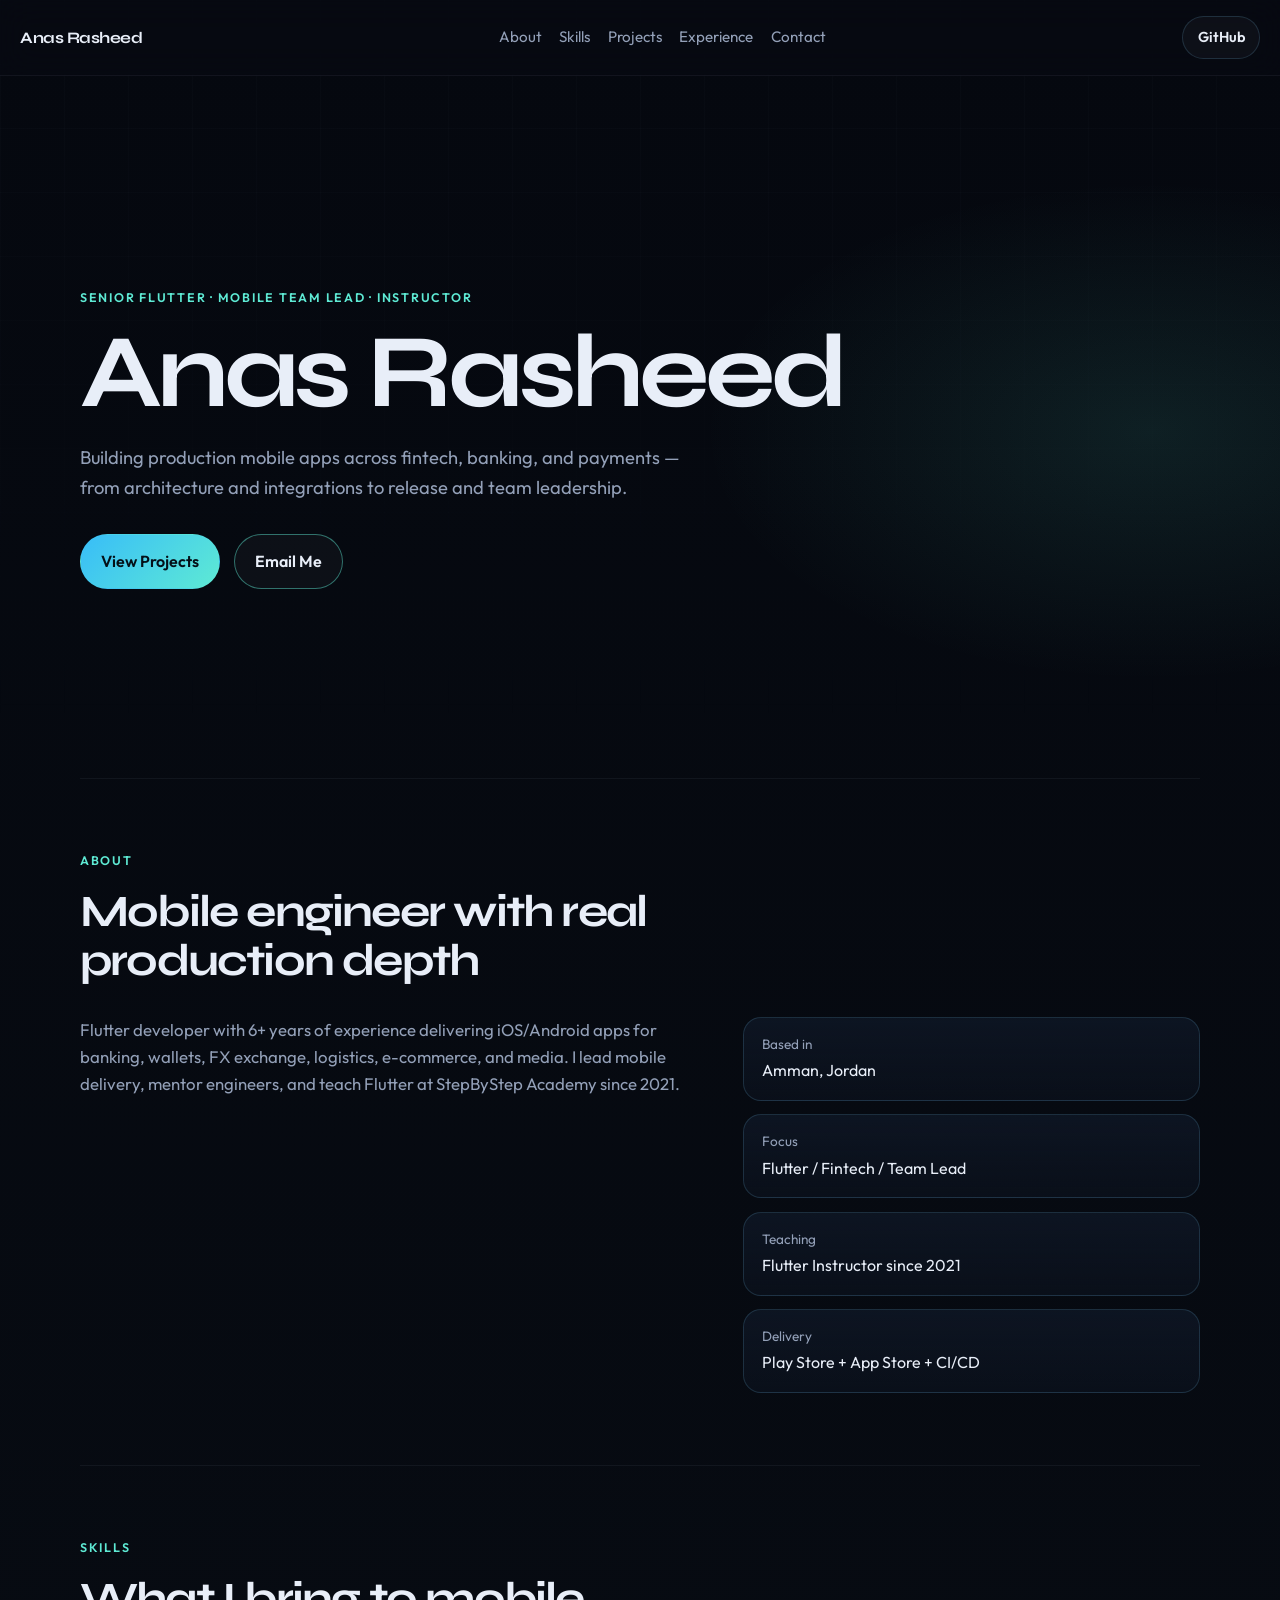
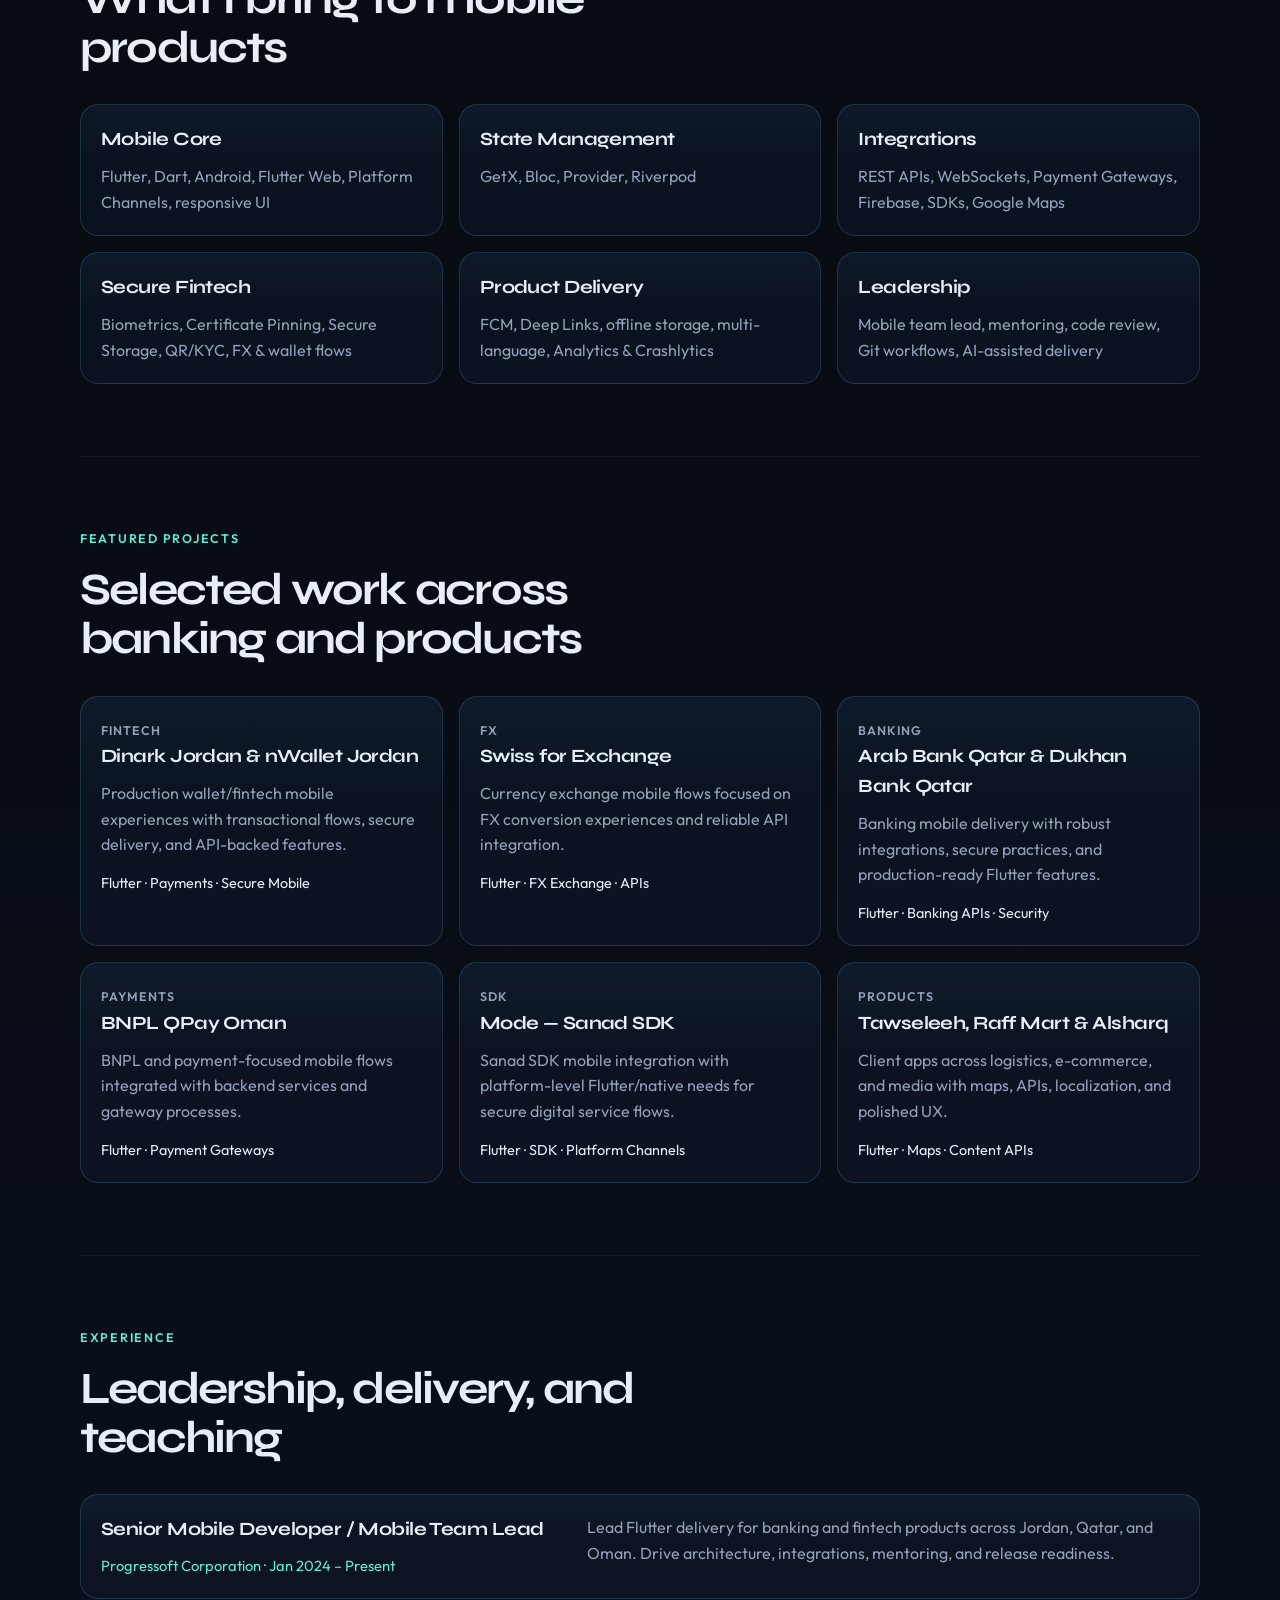
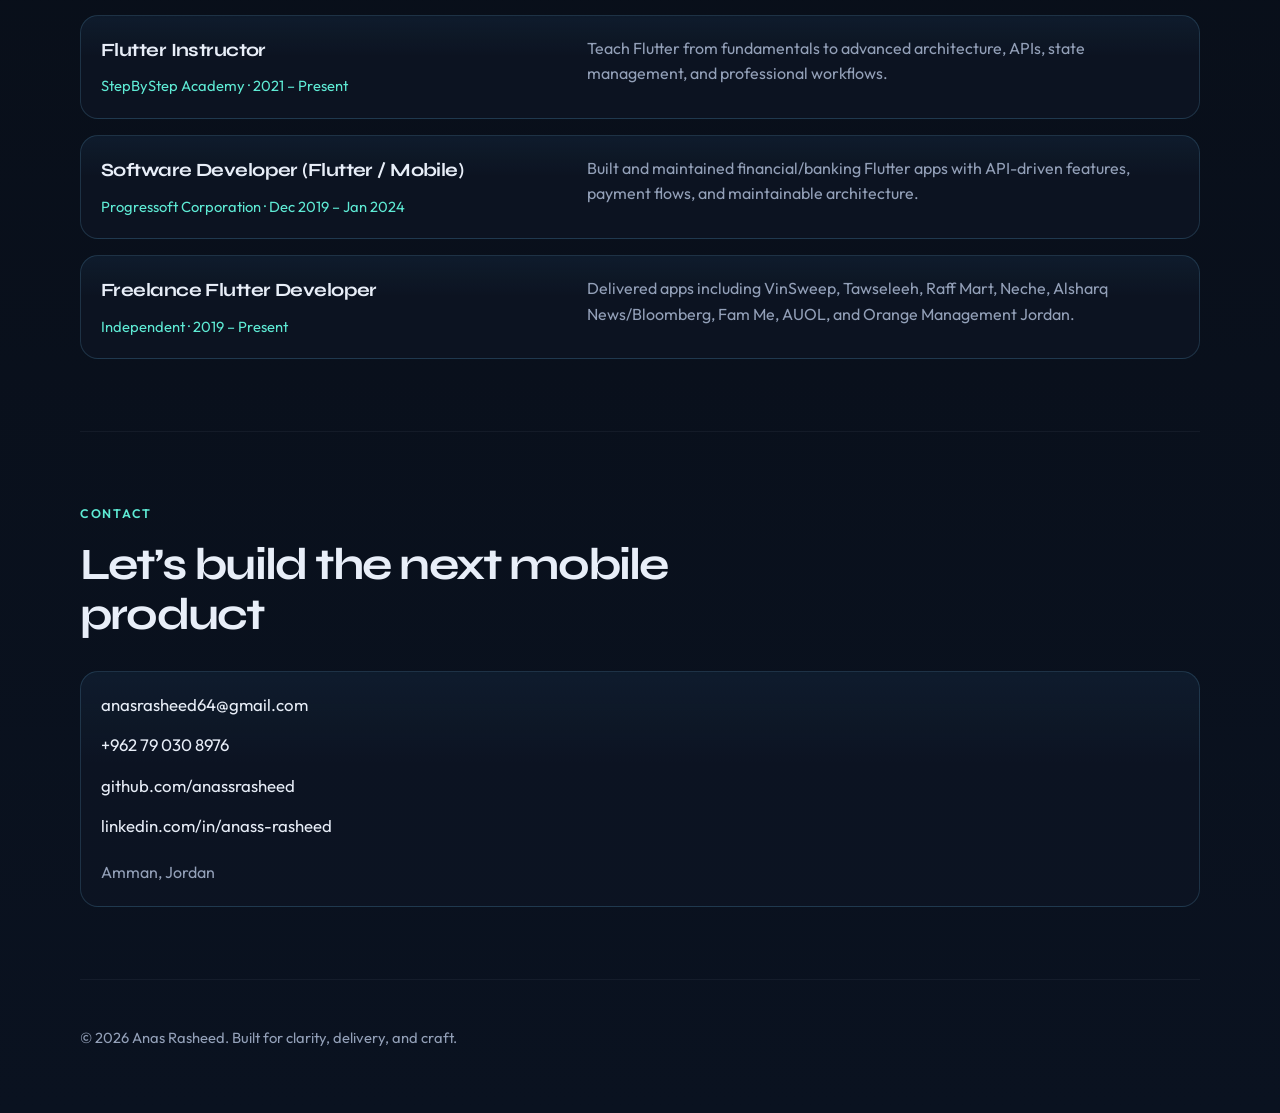
==== index.html @ 6b4946a0 "Add dark modern Flutter portfolio site Personal portfolio with projects, experience, README, and PDF" ====
<!DOCTYPE html>
<html lang="en">
<head>
  <meta charset="UTF-8" />
  <meta name="viewport" content="width=device-width, initial-scale=1.0" />
  <meta name="description" content="Anas Rasheed — Senior Flutter / Mobile Developer, Mobile Team Lead, and Flutter Instructor." />
  <title>Anas Rasheed | Flutter Developer Portfolio</title>
  <link rel="preconnect" href="https://fonts.googleapis.com" />
  <link rel="preconnect" href="https://fonts.gstatic.com" crossorigin />
  <link href="https://fonts.googleapis.com/css2?family=Outfit:wght@400;500;600;700&family=Syne:wght@600;700;800&display=swap" rel="stylesheet" />
  <link rel="stylesheet" href="styles.css" />
</head>
<body>
  <div class="bg-glow" aria-hidden="true"></div>
  <div class="bg-grid" aria-hidden="true"></div>

  <header class="site-header">
    <a class="logo" href="#top">Anas Rasheed</a>
    <nav class="nav" aria-label="Primary">
      <a href="#about">About</a>
      <a href="#skills">Skills</a>
      <a href="#projects">Projects</a>
      <a href="#experience">Experience</a>
      <a href="#contact">Contact</a>
    </nav>
    <a class="btn btn-small" href="https://github.com/anassrasheed/" target="_blank" rel="noopener">GitHub</a>
  </header>

  <main id="top">
    <section class="hero">
      <p class="hero-kicker reveal">Senior Flutter · Mobile Team Lead · Instructor</p>
      <h1 class="reveal">Anas Rasheed</h1>
      <p class="hero-text reveal">
        Building production mobile apps across fintech, banking, and payments —
        from architecture and integrations to release and team leadership.
      </p>
      <div class="hero-actions reveal">
        <a class="btn" href="#projects">View Projects</a>
        <a class="btn btn-ghost" href="mailto:anasrasheed64@gmail.com">Email Me</a>
      </div>
    </section>

    <section id="about" class="section">
      <div class="section-head reveal">
        <p class="eyebrow">About</p>
        <h2>Mobile engineer with real production depth</h2>
      </div>
      <div class="about-grid reveal">
        <p>
          Flutter developer with 6+ years of experience delivering iOS/Android apps for banking,
          wallets, FX exchange, logistics, e-commerce, and media. I lead mobile delivery, mentor engineers,
          and teach Flutter at StepByStep Academy since 2021.
        </p>
        <ul class="facts">
          <li><span>Based in</span> Amman, Jordan</li>
          <li><span>Focus</span> Flutter / Fintech / Team Lead</li>
          <li><span>Teaching</span> Flutter Instructor since 2021</li>
          <li><span>Delivery</span> Play Store + App Store + CI/CD</li>
        </ul>
      </div>
    </section>

    <section id="skills" class="section">
      <div class="section-head reveal">
        <p class="eyebrow">Skills</p>
        <h2>What I bring to mobile products</h2>
      </div>
      <div class="skills-grid">
        <article class="skill-block reveal">
          <h3>Mobile Core</h3>
          <p>Flutter, Dart, Android, Flutter Web, Platform Channels, responsive UI</p>
        </article>
        <article class="skill-block reveal">
          <h3>State Management</h3>
          <p>GetX, Bloc, Provider, Riverpod</p>
        </article>
        <article class="skill-block reveal">
          <h3>Integrations</h3>
          <p>REST APIs, WebSockets, Payment Gateways, Firebase, SDKs, Google Maps</p>
        </article>
        <article class="skill-block reveal">
          <h3>Secure Fintech</h3>
          <p>Biometrics, Certificate Pinning, Secure Storage, QR/KYC, FX & wallet flows</p>
        </article>
        <article class="skill-block reveal">
          <h3>Product Delivery</h3>
          <p>FCM, Deep Links, offline storage, multi-language, Analytics & Crashlytics</p>
        </article>
        <article class="skill-block reveal">
          <h3>Leadership</h3>
          <p>Mobile team lead, mentoring, code review, Git workflows, AI-assisted delivery</p>
        </article>
      </div>
    </section>

    <section id="projects" class="section">
      <div class="section-head reveal">
        <p class="eyebrow">Featured Projects</p>
        <h2>Selected work across banking and products</h2>
      </div>
      <div class="projects">
        <article class="project reveal">
          <p class="tag">Fintech</p>
          <h3>Dinark Jordan & nWallet Jordan</h3>
          <p>Production wallet/fintech mobile experiences with transactional flows, secure delivery, and API-backed features.</p>
          <p class="stack">Flutter · Payments · Secure Mobile</p>
        </article>
        <article class="project reveal">
          <p class="tag">FX</p>
          <h3>Swiss for Exchange</h3>
          <p>Currency exchange mobile flows focused on FX conversion experiences and reliable API integration.</p>
          <p class="stack">Flutter · FX Exchange · APIs</p>
        </article>
        <article class="project reveal">
          <p class="tag">Banking</p>
          <h3>Arab Bank Qatar & Dukhan Bank Qatar</h3>
          <p>Banking mobile delivery with robust integrations, secure practices, and production-ready Flutter features.</p>
          <p class="stack">Flutter · Banking APIs · Security</p>
        </article>
        <article class="project reveal">
          <p class="tag">Payments</p>
          <h3>BNPL QPay Oman</h3>
          <p>BNPL and payment-focused mobile flows integrated with backend services and gateway processes.</p>
          <p class="stack">Flutter · Payment Gateways</p>
        </article>
        <article class="project reveal">
          <p class="tag">SDK</p>
          <h3>Mode — Sanad SDK</h3>
          <p>Sanad SDK mobile integration with platform-level Flutter/native needs for secure digital service flows.</p>
          <p class="stack">Flutter · SDK · Platform Channels</p>
        </article>
        <article class="project reveal">
          <p class="tag">Products</p>
          <h3>Tawseleeh, Raff Mart & Alsharq</h3>
          <p>Client apps across logistics, e-commerce, and media with maps, APIs, localization, and polished UX.</p>
          <p class="stack">Flutter · Maps · Content APIs</p>
        </article>
      </div>
    </section>

    <section id="experience" class="section">
      <div class="section-head reveal">
        <p class="eyebrow">Experience</p>
        <h2>Leadership, delivery, and teaching</h2>
      </div>
      <div class="timeline">
        <article class="role reveal">
          <div class="role-meta">
            <h3>Senior Mobile Developer / Mobile Team Lead</h3>
            <p>Progressoft Corporation · Jan 2024 – Present</p>
          </div>
          <p>Lead Flutter delivery for banking and fintech products across Jordan, Qatar, and Oman. Drive architecture, integrations, mentoring, and release readiness.</p>
        </article>
        <article class="role reveal">
          <div class="role-meta">
            <h3>Flutter Instructor</h3>
            <p>StepByStep Academy · 2021 – Present</p>
          </div>
          <p>Teach Flutter from fundamentals to advanced architecture, APIs, state management, and professional workflows.</p>
        </article>
        <article class="role reveal">
          <div class="role-meta">
            <h3>Software Developer (Flutter / Mobile)</h3>
            <p>Progressoft Corporation · Dec 2019 – Jan 2024</p>
          </div>
          <p>Built and maintained financial/banking Flutter apps with API-driven features, payment flows, and maintainable architecture.</p>
        </article>
        <article class="role reveal">
          <div class="role-meta">
            <h3>Freelance Flutter Developer</h3>
            <p>Independent · 2019 – Present</p>
          </div>
          <p>Delivered apps including VinSweep, Tawseleeh, Raff Mart, Neche, Alsharq News/Bloomberg, Fam Me, AUOL, and Orange Management Jordan.</p>
        </article>
      </div>
    </section>

    <section id="contact" class="section contact">
      <div class="section-head reveal">
        <p class="eyebrow">Contact</p>
        <h2>Let’s build the next mobile product</h2>
      </div>
      <div class="contact-panel reveal">
        <a href="mailto:anasrasheed64@gmail.com">anasrasheed64@gmail.com</a>
        <a href="tel:+962790308976">+962 79 030 8976</a>
        <a href="https://github.com/anassrasheed/" target="_blank" rel="noopener">github.com/anassrasheed</a>
        <a href="https://www.linkedin.com/in/anass-rasheed/" target="_blank" rel="noopener">linkedin.com/in/anass-rasheed</a>
        <p class="location">Amman, Jordan</p>
      </div>
    </section>
  </main>

  <footer class="site-footer">
    <p>© <span id="year"></span> Anas Rasheed. Built for clarity, delivery, and craft.</p>
  </footer>

  <script src="script.js"></script>
</body>
</html>
---- styles.css ----
:root {
  --bg: #070b12;
  --bg-elevated: #0e1624;
  --text: #e8eef8;
  --muted: #93a0b8;
  --line: rgba(125, 211, 252, 0.16);
  --accent: #5eead4;
  --accent-2: #38bdf8;
  --accent-soft: rgba(56, 189, 248, 0.12);
  --radius: 18px;
  --max: 1120px;
  --font-display: "Syne", sans-serif;
  --font-body: "Outfit", sans-serif;
}

* {
  box-sizing: border-box;
}

html {
  scroll-behavior: smooth;
}

body {
  margin: 0;
  font-family: var(--font-body);
  color: var(--text);
  background:
    radial-gradient(1200px 600px at 10% -10%, rgba(56, 189, 248, 0.16), transparent 55%),
    radial-gradient(900px 500px at 90% 10%, rgba(94, 234, 212, 0.1), transparent 50%),
    linear-gradient(180deg, #05080f 0%, #070b12 40%, #0a1220 100%);
  min-height: 100vh;
  line-height: 1.6;
}

.bg-glow,
.bg-grid {
  position: fixed;
  inset: 0;
  pointer-events: none;
  z-index: -1;
}

.bg-grid {
  background-image:
    linear-gradient(rgba(148, 163, 184, 0.05) 1px, transparent 1px),
    linear-gradient(90deg, rgba(148, 163, 184, 0.05) 1px, transparent 1px);
  background-size: 64px 64px;
  mask-image: linear-gradient(180deg, rgba(0, 0, 0, 0.55), transparent 85%);
}

a {
  color: inherit;
  text-decoration: none;
}

.site-header {
  position: sticky;
  top: 0;
  z-index: 20;
  display: flex;
  align-items: center;
  justify-content: space-between;
  gap: 1rem;
  padding: 1rem 1.25rem;
  backdrop-filter: blur(16px);
  background: rgba(7, 11, 18, 0.72);
  border-bottom: 1px solid rgba(148, 163, 184, 0.08);
}

.logo {
  font-family: var(--font-display);
  font-weight: 700;
  letter-spacing: -0.03em;
}

.nav {
  display: none;
  gap: 1.1rem;
  color: var(--muted);
  font-size: 0.95rem;
}

.nav a:hover {
  color: var(--text);
}

.btn,
.btn-ghost,
.btn-small {
  display: inline-flex;
  align-items: center;
  justify-content: center;
  border-radius: 999px;
  padding: 0.85rem 1.25rem;
  font-weight: 600;
  border: 1px solid transparent;
  transition: transform 0.2s ease, background 0.2s ease, border-color 0.2s ease;
}

.btn {
  background: linear-gradient(135deg, var(--accent-2), var(--accent));
  color: #041018;
}

.btn-ghost {
  border-color: rgba(94, 234, 212, 0.45);
  background: rgba(255, 255, 255, 0.03);
  color: var(--text);
}

.btn-ghost:hover {
  border-color: var(--accent);
  background: rgba(94, 234, 212, 0.08);
  color: #ffffff;
}

.btn-small {
  padding: 0.55rem 0.9rem;
  font-size: 0.9rem;
  border: 1px solid var(--line);
  color: var(--text);
  background: rgba(255, 255, 255, 0.03);
}

.btn:hover,
.btn-ghost:hover,
.btn-small:hover {
  transform: translateY(-1px);
}

main {
  width: min(var(--max), calc(100% - 2rem));
  margin: 0 auto;
}

.hero {
  padding: 5.5rem 0 4rem;
  min-height: 78vh;
  display: flex;
  flex-direction: column;
  justify-content: center;
}

.hero-kicker,
.eyebrow {
  color: var(--accent);
  text-transform: uppercase;
  letter-spacing: 0.14em;
  font-size: 0.78rem;
  font-weight: 600;
  margin: 0 0 1rem;
}

.hero h1 {
  font-family: var(--font-display);
  font-size: clamp(3rem, 10vw, 6.5rem);
  line-height: 0.95;
  letter-spacing: -0.05em;
  margin: 0 0 1.25rem;
  max-width: 10ch;
}

.hero-text {
  max-width: 38rem;
  color: var(--muted);
  font-size: 1.15rem;
  margin: 0 0 2rem;
}

.hero-actions {
  display: flex;
  flex-wrap: wrap;
  gap: 0.85rem;
}

.section {
  padding: 4.5rem 0;
  border-top: 1px solid rgba(148, 163, 184, 0.08);
}

.section-head {
  margin-bottom: 2rem;
  max-width: 40rem;
}

.section-head h2 {
  font-family: var(--font-display);
  font-size: clamp(1.8rem, 4vw, 2.8rem);
  letter-spacing: -0.04em;
  line-height: 1.1;
  margin: 0;
}

.about-grid {
  display: grid;
  gap: 1.5rem;
}

.about-grid > p {
  color: var(--muted);
  font-size: 1.05rem;
  margin: 0;
}

.facts {
  list-style: none;
  margin: 0;
  padding: 0;
  display: grid;
  gap: 0.85rem;
}

.facts li {
  display: grid;
  gap: 0.15rem;
  padding: 1rem 1.1rem;
  border: 1px solid var(--line);
  border-radius: var(--radius);
  background: linear-gradient(180deg, rgba(14, 22, 36, 0.9), rgba(14, 22, 36, 0.45));
}

.facts span {
  color: var(--muted);
  font-size: 0.85rem;
}

.skills-grid,
.projects {
  display: grid;
  gap: 1rem;
}

.skill-block,
.project,
.role,
.contact-panel {
  border: 1px solid var(--line);
  border-radius: var(--radius);
  background:
    linear-gradient(180deg, rgba(56, 189, 248, 0.05), transparent 40%),
    rgba(14, 22, 36, 0.72);
  padding: 1.25rem;
}

.skill-block h3,
.project h3,
.role h3 {
  margin: 0 0 0.55rem;
  font-family: var(--font-display);
  letter-spacing: -0.03em;
}

.skill-block p,
.project p,
.role > p {
  margin: 0;
  color: var(--muted);
}

.tag {
  display: inline-block;
  margin: 0 0 0.7rem;
  color: var(--accent-2);
  font-size: 0.78rem;
  font-weight: 600;
  letter-spacing: 0.08em;
  text-transform: uppercase;
}

.stack {
  margin-top: 0.9rem !important;
  color: var(--text) !important;
  font-size: 0.9rem;
}

.timeline {
  display: grid;
  gap: 1rem;
}

.role-meta p {
  margin: 0;
  color: var(--accent);
  font-size: 0.92rem;
}

.contact-panel {
  display: grid;
  gap: 0.85rem;
}

.contact-panel a {
  color: var(--text);
  font-size: 1.05rem;
}

.contact-panel a:hover {
  color: var(--accent);
}

.location {
  margin: 0.4rem 0 0;
  color: var(--muted);
}

.site-footer {
  width: min(var(--max), calc(100% - 2rem));
  margin: 0 auto;
  padding: 2rem 0 3rem;
  color: var(--muted);
  border-top: 1px solid rgba(148, 163, 184, 0.08);
  font-size: 0.92rem;
}

.reveal {
  opacity: 0;
  transform: translateY(18px);
  transition: opacity 0.7s ease, transform 0.7s ease;
}

.reveal.visible {
  opacity: 1;
  transform: translateY(0);
}

@media (min-width: 760px) {
  .nav {
    display: flex;
  }

  .about-grid {
    grid-template-columns: 1.4fr 1fr;
    align-items: start;
  }

  .skills-grid,
  .projects {
    grid-template-columns: repeat(2, 1fr);
  }

  .role {
    display: grid;
    grid-template-columns: 1.1fr 1.4fr;
    gap: 1.25rem;
    align-items: start;
  }
}

@media (min-width: 980px) {
  .skills-grid,
  .projects {
    grid-template-columns: repeat(3, 1fr);
  }
}

@media print {
  .site-header,
  .bg-glow,
  .bg-grid,
  .hero-actions,
  .site-footer {
    display: none !important;
  }

  body {
    background: white;
    color: #111;
  }

  .hero,
  .section,
  .skill-block,
  .project,
  .role,
  .contact-panel,
  .facts li {
    background: white;
    color: #111;
    border-color: #ddd;
    box-shadow: none;
  }

  .hero-text,
  .skill-block p,
  .project p,
  .role > p,
  .about-grid > p,
  .location {
    color: #333;
  }

  a {
    color: #0b57d0;
  }

  .reveal {
    opacity: 1 !important;
    transform: none !important;
  }
}
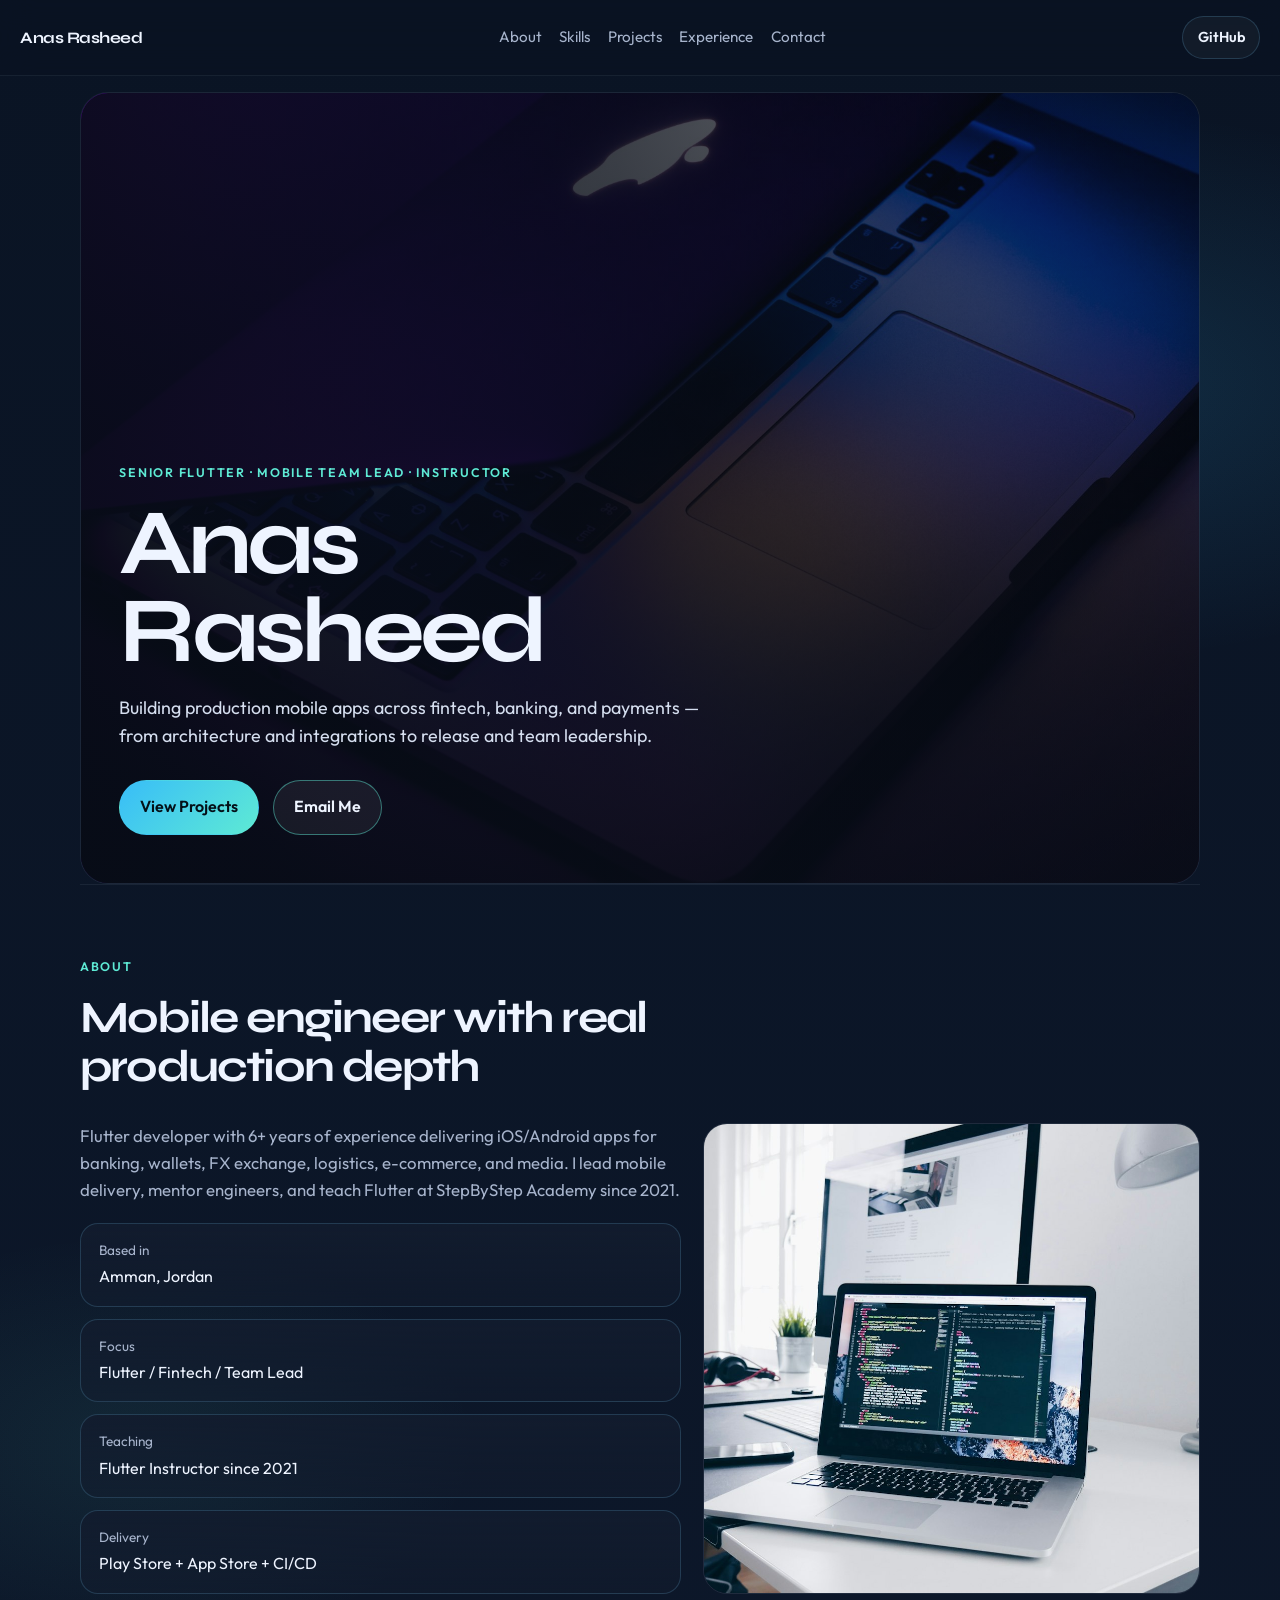
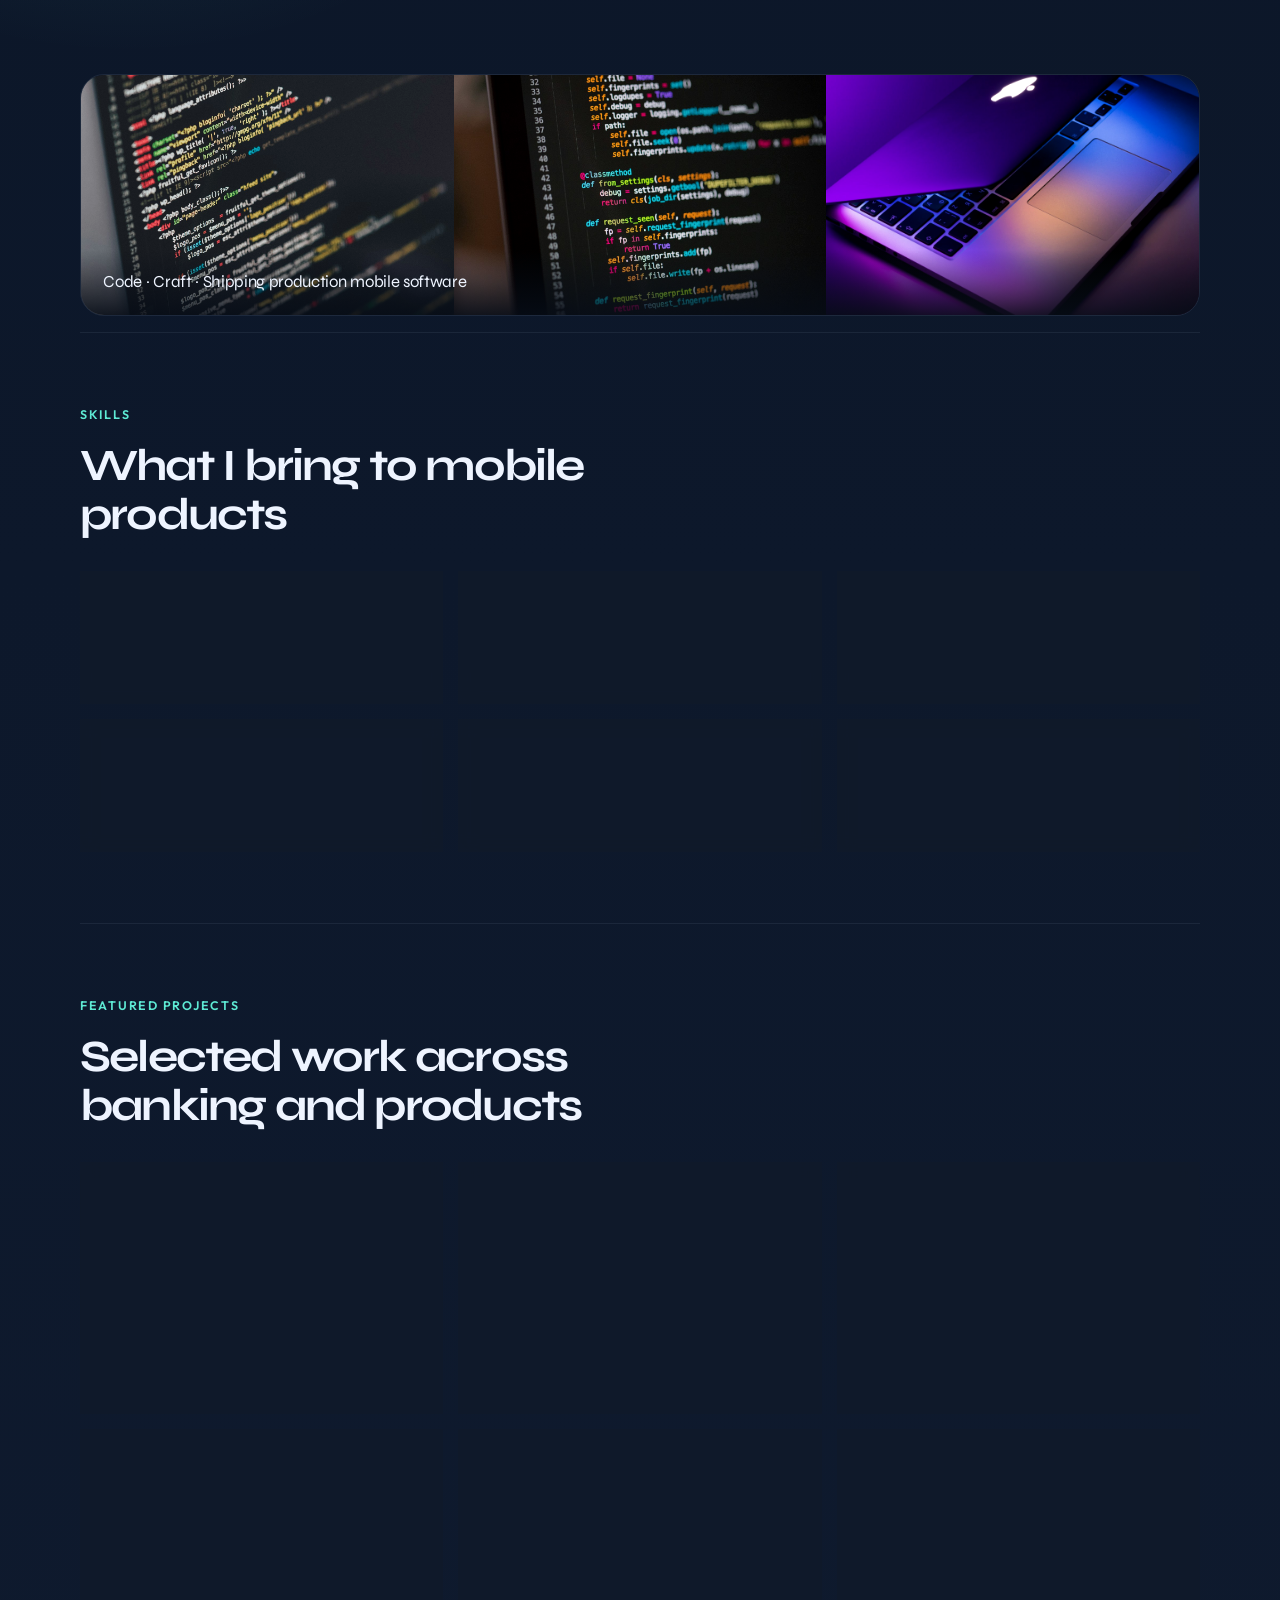
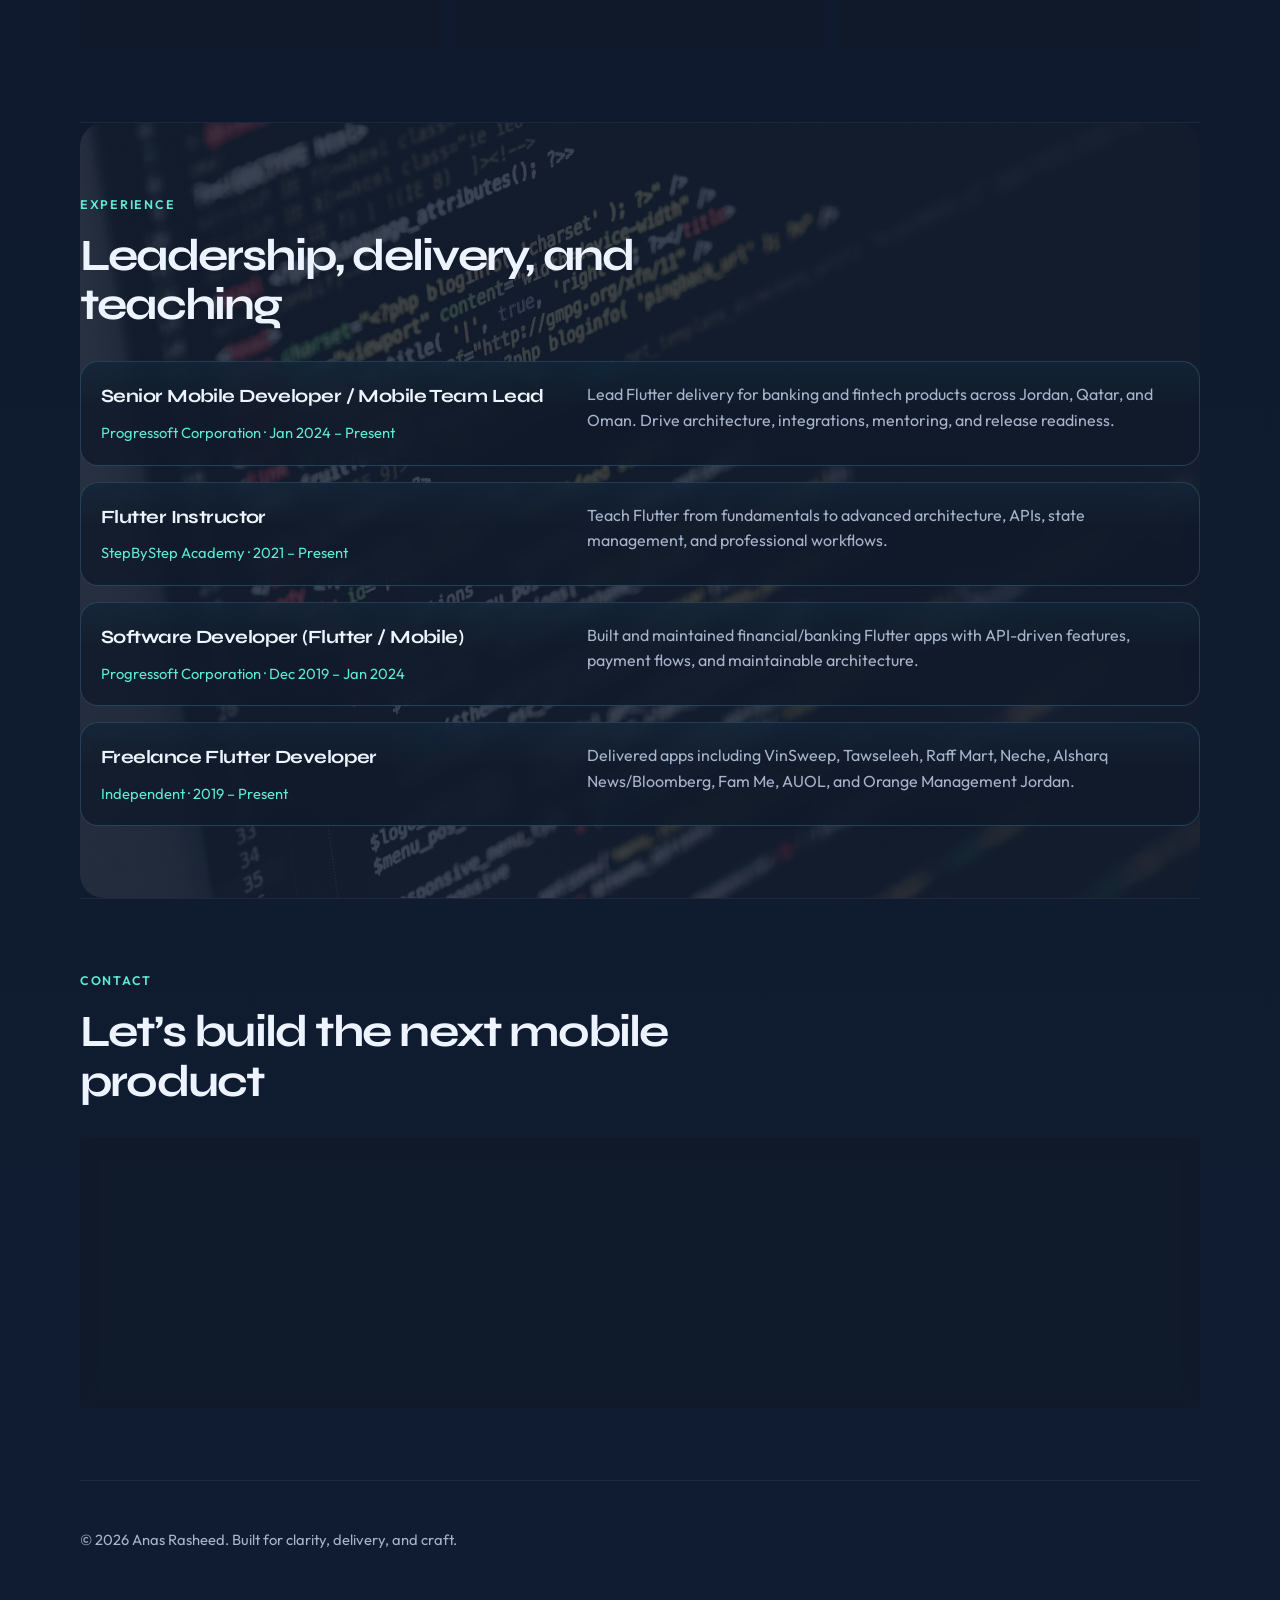
==== commit a34ca853: "Improve portfolio visuals with development imagery Add workspace and keyboard photography, richer he" ====
--- a/index.html
+++ b/index.html
@@ -11,9 +11,6 @@
   <link rel="stylesheet" href="styles.css" />
 </head>
 <body>
-  <div class="bg-glow" aria-hidden="true"></div>
-  <div class="bg-grid" aria-hidden="true"></div>
-
   <header class="site-header">
     <a class="logo" href="#top">Anas Rasheed</a>
     <nav class="nav" aria-label="Primary">
@@ -28,15 +25,21 @@
 
   <main id="top">
     <section class="hero">
-      <p class="hero-kicker reveal">Senior Flutter · Mobile Team Lead · Instructor</p>
-      <h1 class="reveal">Anas Rasheed</h1>
-      <p class="hero-text reveal">
-        Building production mobile apps across fintech, banking, and payments —
-        from architecture and integrations to release and team leadership.
-      </p>
-      <div class="hero-actions reveal">
-        <a class="btn" href="#projects">View Projects</a>
-        <a class="btn btn-ghost" href="mailto:anasrasheed64@gmail.com">Email Me</a>
+      <div class="hero-media" aria-hidden="true">
+        <img src="assets/images/hero-keyboard.jpg" alt="" />
+        <div class="hero-overlay"></div>
+      </div>
+      <div class="hero-content">
+        <p class="hero-kicker reveal">Senior Flutter · Mobile Team Lead · Instructor</p>
+        <h1 class="reveal">Anas Rasheed</h1>
+        <p class="hero-text reveal">
+          Building production mobile apps across fintech, banking, and payments —
+          from architecture and integrations to release and team leadership.
+        </p>
+        <div class="hero-actions reveal">
+          <a class="btn" href="#projects">View Projects</a>
+          <a class="btn btn-ghost" href="mailto:anasrasheed64@gmail.com">Email Me</a>
+        </div>
       </div>
     </section>
 
@@ -45,18 +48,34 @@
         <p class="eyebrow">About</p>
         <h2>Mobile engineer with real production depth</h2>
       </div>
-      <div class="about-grid reveal">
-        <p>
-          Flutter developer with 6+ years of experience delivering iOS/Android apps for banking,
-          wallets, FX exchange, logistics, e-commerce, and media. I lead mobile delivery, mentor engineers,
-          and teach Flutter at StepByStep Academy since 2021.
-        </p>
-        <ul class="facts">
-          <li><span>Based in</span> Amman, Jordan</li>
-          <li><span>Focus</span> Flutter / Fintech / Team Lead</li>
-          <li><span>Teaching</span> Flutter Instructor since 2021</li>
-          <li><span>Delivery</span> Play Store + App Store + CI/CD</li>
-        </ul>
+      <div class="about-layout reveal">
+        <div class="about-copy">
+          <p>
+            Flutter developer with 6+ years of experience delivering iOS/Android apps for banking,
+            wallets, FX exchange, logistics, e-commerce, and media. I lead mobile delivery, mentor engineers,
+            and teach Flutter at StepByStep Academy since 2021.
+          </p>
+          <ul class="facts">
+            <li><span>Based in</span> Amman, Jordan</li>
+            <li><span>Focus</span> Flutter / Fintech / Team Lead</li>
+            <li><span>Teaching</span> Flutter Instructor since 2021</li>
+            <li><span>Delivery</span> Play Store + App Store + CI/CD</li>
+          </ul>
+        </div>
+        <figure class="about-visual">
+          <img src="assets/images/developer-desk.jpg" alt="Developer workspace with laptop and code" />
+        </figure>
+      </div>
+    </section>
+
+    <section class="visual-band" aria-hidden="true">
+      <div class="visual-band-track">
+        <img src="assets/images/code-screen.jpg" alt="" />
+        <img src="assets/images/laptop-code.jpg" alt="" />
+        <img src="assets/images/hero-keyboard.jpg" alt="" />
+      </div>
+      <div class="visual-band-caption">
+        <p>Code · Craft · Shipping production mobile software</p>
       </div>
     </section>
 
@@ -138,7 +157,10 @@
       </div>
     </section>
 
-    <section id="experience" class="section">
+    <section id="experience" class="section experience-section">
+      <div class="experience-backdrop" aria-hidden="true">
+        <img src="assets/images/code-screen.jpg" alt="" />
+      </div>
       <div class="section-head reveal">
         <p class="eyebrow">Experience</p>
         <h2>Leadership, delivery, and teaching</h2>
@@ -183,6 +205,7 @@
       <div class="contact-panel reveal">
         <a href="mailto:anasrasheed64@gmail.com">anasrasheed64@gmail.com</a>
         <a href="tel:+962790308976">+962 79 030 8976</a>
+        <a href="https://anassrasheed.github.io/" target="_blank" rel="noopener">anassrasheed.github.io</a>
         <a href="https://github.com/anassrasheed/" target="_blank" rel="noopener">github.com/anassrasheed</a>
         <a href="https://www.linkedin.com/in/anass-rasheed/" target="_blank" rel="noopener">linkedin.com/in/anass-rasheed</a>
         <p class="location">Amman, Jordan</p>
--- a/styles.css
+++ b/styles.css
@@ -1,52 +1,35 @@
 :root {
-  --bg: #070b12;
-  --bg-elevated: #0e1624;
-  --text: #e8eef8;
-  --muted: #93a0b8;
-  --line: rgba(125, 211, 252, 0.16);
+  --bg: #0b1220;
+  --bg-elevated: #121c2e;
+  --text: #eef4ff;
+  --muted: #a7b4cc;
+  --line: rgba(125, 211, 252, 0.18);
   --accent: #5eead4;
   --accent-2: #38bdf8;
-  --accent-soft: rgba(56, 189, 248, 0.12);
   --radius: 18px;
   --max: 1120px;
   --font-display: "Syne", sans-serif;
   --font-body: "Outfit", sans-serif;
 }
 
-* {
-  box-sizing: border-box;
-}
-
-html {
-  scroll-behavior: smooth;
-}
+* { box-sizing: border-box; }
+html { scroll-behavior: smooth; }
 
 body {
   margin: 0;
   font-family: var(--font-body);
   color: var(--text);
   background:
-    radial-gradient(1200px 600px at 10% -10%, rgba(56, 189, 248, 0.16), transparent 55%),
-    radial-gradient(900px 500px at 90% 10%, rgba(94, 234, 212, 0.1), transparent 50%),
-    linear-gradient(180deg, #05080f 0%, #070b12 40%, #0a1220 100%);
+    radial-gradient(900px 500px at 85% 8%, rgba(56, 189, 248, 0.14), transparent 55%),
+    radial-gradient(700px 420px at 10% 30%, rgba(94, 234, 212, 0.08), transparent 50%),
+    linear-gradient(180deg, #0a1424 0%, #0d182b 45%, #101c31 100%);
   min-height: 100vh;
   line-height: 1.6;
 }
 
-.bg-glow,
-.bg-grid {
-  position: fixed;
-  inset: 0;
-  pointer-events: none;
-  z-index: -1;
-}
-
-.bg-grid {
-  background-image:
-    linear-gradient(rgba(148, 163, 184, 0.05) 1px, transparent 1px),
-    linear-gradient(90deg, rgba(148, 163, 184, 0.05) 1px, transparent 1px);
-  background-size: 64px 64px;
-  mask-image: linear-gradient(180deg, rgba(0, 0, 0, 0.55), transparent 85%);
+img {
+  max-width: 100%;
+  display: block;
 }
 
 a {
@@ -57,15 +40,15 @@
 .site-header {
   position: sticky;
   top: 0;
-  z-index: 20;
+  z-index: 30;
   display: flex;
   align-items: center;
   justify-content: space-between;
   gap: 1rem;
   padding: 1rem 1.25rem;
   backdrop-filter: blur(16px);
-  background: rgba(7, 11, 18, 0.72);
-  border-bottom: 1px solid rgba(148, 163, 184, 0.08);
+  background: rgba(10, 18, 34, 0.78);
+  border-bottom: 1px solid rgba(148, 163, 184, 0.1);
 }
 
 .logo {
@@ -81,9 +64,7 @@
   font-size: 0.95rem;
 }
 
-.nav a:hover {
-  color: var(--text);
-}
+.nav a:hover { color: var(--text); }
 
 .btn,
 .btn-ghost,
@@ -95,7 +76,7 @@
   padding: 0.85rem 1.25rem;
   font-weight: 600;
   border: 1px solid transparent;
-  transition: transform 0.2s ease, background 0.2s ease, border-color 0.2s ease;
+  transition: transform 0.2s ease, background 0.2s ease, border-color 0.2s ease, color 0.2s ease;
 }
 
 .btn {
@@ -105,13 +86,13 @@
 
 .btn-ghost {
   border-color: rgba(94, 234, 212, 0.45);
-  background: rgba(255, 255, 255, 0.03);
+  background: rgba(255, 255, 255, 0.06);
   color: var(--text);
 }
 
 .btn-ghost:hover {
   border-color: var(--accent);
-  background: rgba(94, 234, 212, 0.08);
+  background: rgba(94, 234, 212, 0.12);
   color: #ffffff;
 }
 
@@ -120,7 +101,7 @@
   font-size: 0.9rem;
   border: 1px solid var(--line);
   color: var(--text);
-  background: rgba(255, 255, 255, 0.03);
+  background: rgba(255, 255, 255, 0.04);
 }
 
 .btn:hover,
@@ -135,11 +116,42 @@
 }
 
 .hero {
-  padding: 5.5rem 0 4rem;
-  min-height: 78vh;
+  position: relative;
+  min-height: 88vh;
+  margin: 1rem 0 0;
+  border-radius: 28px;
+  overflow: hidden;
+  border: 1px solid rgba(148, 163, 184, 0.12);
   display: flex;
-  flex-direction: column;
-  justify-content: center;
+  align-items: flex-end;
+}
+
+.hero-media,
+.hero-media img,
+.hero-overlay {
+  position: absolute;
+  inset: 0;
+}
+
+.hero-media img {
+  width: 100%;
+  height: 100%;
+  object-fit: cover;
+  transform: scale(1.04);
+  animation: slowZoom 18s ease-in-out infinite alternate;
+}
+
+.hero-overlay {
+  background:
+    linear-gradient(90deg, rgba(7, 12, 22, 0.92) 0%, rgba(7, 12, 22, 0.72) 48%, rgba(7, 12, 22, 0.35) 100%),
+    linear-gradient(180deg, rgba(7, 12, 22, 0.2) 0%, rgba(7, 12, 22, 0.88) 100%);
+}
+
+.hero-content {
+  position: relative;
+  z-index: 2;
+  padding: 3.5rem 1.5rem 2.5rem;
+  max-width: 42rem;
 }
 
 .hero-kicker,
@@ -154,18 +166,16 @@
 
 .hero h1 {
   font-family: var(--font-display);
-  font-size: clamp(3rem, 10vw, 6.5rem);
+  font-size: clamp(3rem, 9vw, 5.8rem);
   line-height: 0.95;
   letter-spacing: -0.05em;
-  margin: 0 0 1.25rem;
-  max-width: 10ch;
+  margin: 0 0 1.15rem;
 }
 
 .hero-text {
-  max-width: 38rem;
-  color: var(--muted);
-  font-size: 1.15rem;
-  margin: 0 0 2rem;
+  color: #d5deef;
+  font-size: 1.12rem;
+  margin: 0 0 1.8rem;
 }
 
 .hero-actions {
@@ -176,7 +186,7 @@
 
 .section {
   padding: 4.5rem 0;
-  border-top: 1px solid rgba(148, 163, 184, 0.08);
+  border-top: 1px solid rgba(148, 163, 184, 0.1);
 }
 
 .section-head {
@@ -192,15 +202,15 @@
   margin: 0;
 }
 
-.about-grid {
-  display: grid;
-  gap: 1.5rem;
-}
-
-.about-grid > p {
+.about-layout {
+  display: grid;
+  gap: 1.4rem;
+}
+
+.about-copy > p {
   color: var(--muted);
   font-size: 1.05rem;
-  margin: 0;
+  margin: 0 0 1.2rem;
 }
 
 .facts {
@@ -208,7 +218,7 @@
   margin: 0;
   padding: 0;
   display: grid;
-  gap: 0.85rem;
+  gap: 0.75rem;
 }
 
 .facts li {
@@ -217,12 +227,63 @@
   padding: 1rem 1.1rem;
   border: 1px solid var(--line);
   border-radius: var(--radius);
-  background: linear-gradient(180deg, rgba(14, 22, 36, 0.9), rgba(14, 22, 36, 0.45));
+  background: linear-gradient(180deg, rgba(18, 28, 46, 0.95), rgba(18, 28, 46, 0.55));
 }
 
 .facts span {
   color: var(--muted);
   font-size: 0.85rem;
+}
+
+.about-visual {
+  margin: 0;
+  border-radius: 24px;
+  overflow: hidden;
+  border: 1px solid rgba(148, 163, 184, 0.14);
+  min-height: 280px;
+}
+
+.about-visual img {
+  width: 100%;
+  height: 100%;
+  min-height: 280px;
+  object-fit: cover;
+}
+
+.visual-band {
+  position: relative;
+  margin: 0.5rem 0 1rem;
+  border-radius: 24px;
+  overflow: hidden;
+  border: 1px solid rgba(148, 163, 184, 0.12);
+}
+
+.visual-band-track {
+  display: grid;
+  grid-template-columns: repeat(3, 1fr);
+  gap: 0;
+  min-height: 220px;
+}
+
+.visual-band-track img {
+  width: 100%;
+  height: 240px;
+  object-fit: cover;
+  filter: saturate(0.92) contrast(1.05);
+}
+
+.visual-band-caption {
+  position: absolute;
+  inset: auto 0 0 0;
+  padding: 1.2rem 1.4rem;
+  background: linear-gradient(180deg, transparent, rgba(6, 12, 22, 0.88));
+  font-family: var(--font-display);
+  letter-spacing: -0.02em;
+}
+
+.visual-band-caption p {
+  margin: 0;
+  font-size: 1.05rem;
 }
 
 .skills-grid,
@@ -238,9 +299,10 @@
   border: 1px solid var(--line);
   border-radius: var(--radius);
   background:
-    linear-gradient(180deg, rgba(56, 189, 248, 0.05), transparent 40%),
-    rgba(14, 22, 36, 0.72);
+    linear-gradient(180deg, rgba(56, 189, 248, 0.06), transparent 42%),
+    rgba(16, 26, 42, 0.82);
   padding: 1.25rem;
+  backdrop-filter: blur(8px);
 }
 
 .skill-block h3,
@@ -274,6 +336,27 @@
   font-size: 0.9rem;
 }
 
+.experience-section {
+  position: relative;
+  isolation: isolate;
+}
+
+.experience-backdrop {
+  position: absolute;
+  inset: 0;
+  z-index: -1;
+  border-radius: 24px;
+  overflow: hidden;
+  opacity: 0.22;
+}
+
+.experience-backdrop img {
+  width: 100%;
+  height: 100%;
+  object-fit: cover;
+  filter: grayscale(0.25);
+}
+
 .timeline {
   display: grid;
   gap: 1rem;
@@ -290,14 +373,7 @@
   gap: 0.85rem;
 }
 
-.contact-panel a {
-  color: var(--text);
-  font-size: 1.05rem;
-}
-
-.contact-panel a:hover {
-  color: var(--accent);
-}
+.contact-panel a:hover { color: var(--accent); }
 
 .location {
   margin: 0.4rem 0 0;
@@ -309,7 +385,7 @@
   margin: 0 auto;
   padding: 2rem 0 3rem;
   color: var(--muted);
-  border-top: 1px solid rgba(148, 163, 184, 0.08);
+  border-top: 1px solid rgba(148, 163, 184, 0.1);
   font-size: 0.92rem;
 }
 
@@ -324,14 +400,21 @@
   transform: translateY(0);
 }
 
+@keyframes slowZoom {
+  from { transform: scale(1.02); }
+  to { transform: scale(1.08); }
+}
+
 @media (min-width: 760px) {
-  .nav {
-    display: flex;
-  }
-
-  .about-grid {
-    grid-template-columns: 1.4fr 1fr;
-    align-items: start;
+  .nav { display: flex; }
+
+  .hero-content {
+    padding: 4.5rem 2.4rem 3rem;
+  }
+
+  .about-layout {
+    grid-template-columns: 1.15fr 0.95fr;
+    align-items: stretch;
   }
 
   .skills-grid,
@@ -354,48 +437,25 @@
   }
 }
 
+@media (max-width: 700px) {
+  .visual-band-track {
+    grid-template-columns: 1fr;
+  }
+
+  .visual-band-track img:nth-child(n+2) {
+    display: none;
+  }
+}
+
 @media print {
   .site-header,
-  .bg-glow,
-  .bg-grid,
   .hero-actions,
+  .visual-band,
+  .experience-backdrop,
   .site-footer {
     display: none !important;
   }
 
-  body {
-    background: white;
-    color: #111;
-  }
-
-  .hero,
-  .section,
-  .skill-block,
-  .project,
-  .role,
-  .contact-panel,
-  .facts li {
-    background: white;
-    color: #111;
-    border-color: #ddd;
-    box-shadow: none;
-  }
-
-  .hero-text,
-  .skill-block p,
-  .project p,
-  .role > p,
-  .about-grid > p,
-  .location {
-    color: #333;
-  }
-
-  a {
-    color: #0b57d0;
-  }
-
-  .reveal {
-    opacity: 1 !important;
-    transform: none !important;
-  }
-}
+  body { background: white; color: #111; }
+  .reveal { opacity: 1 !important; transform: none !important; }
+}
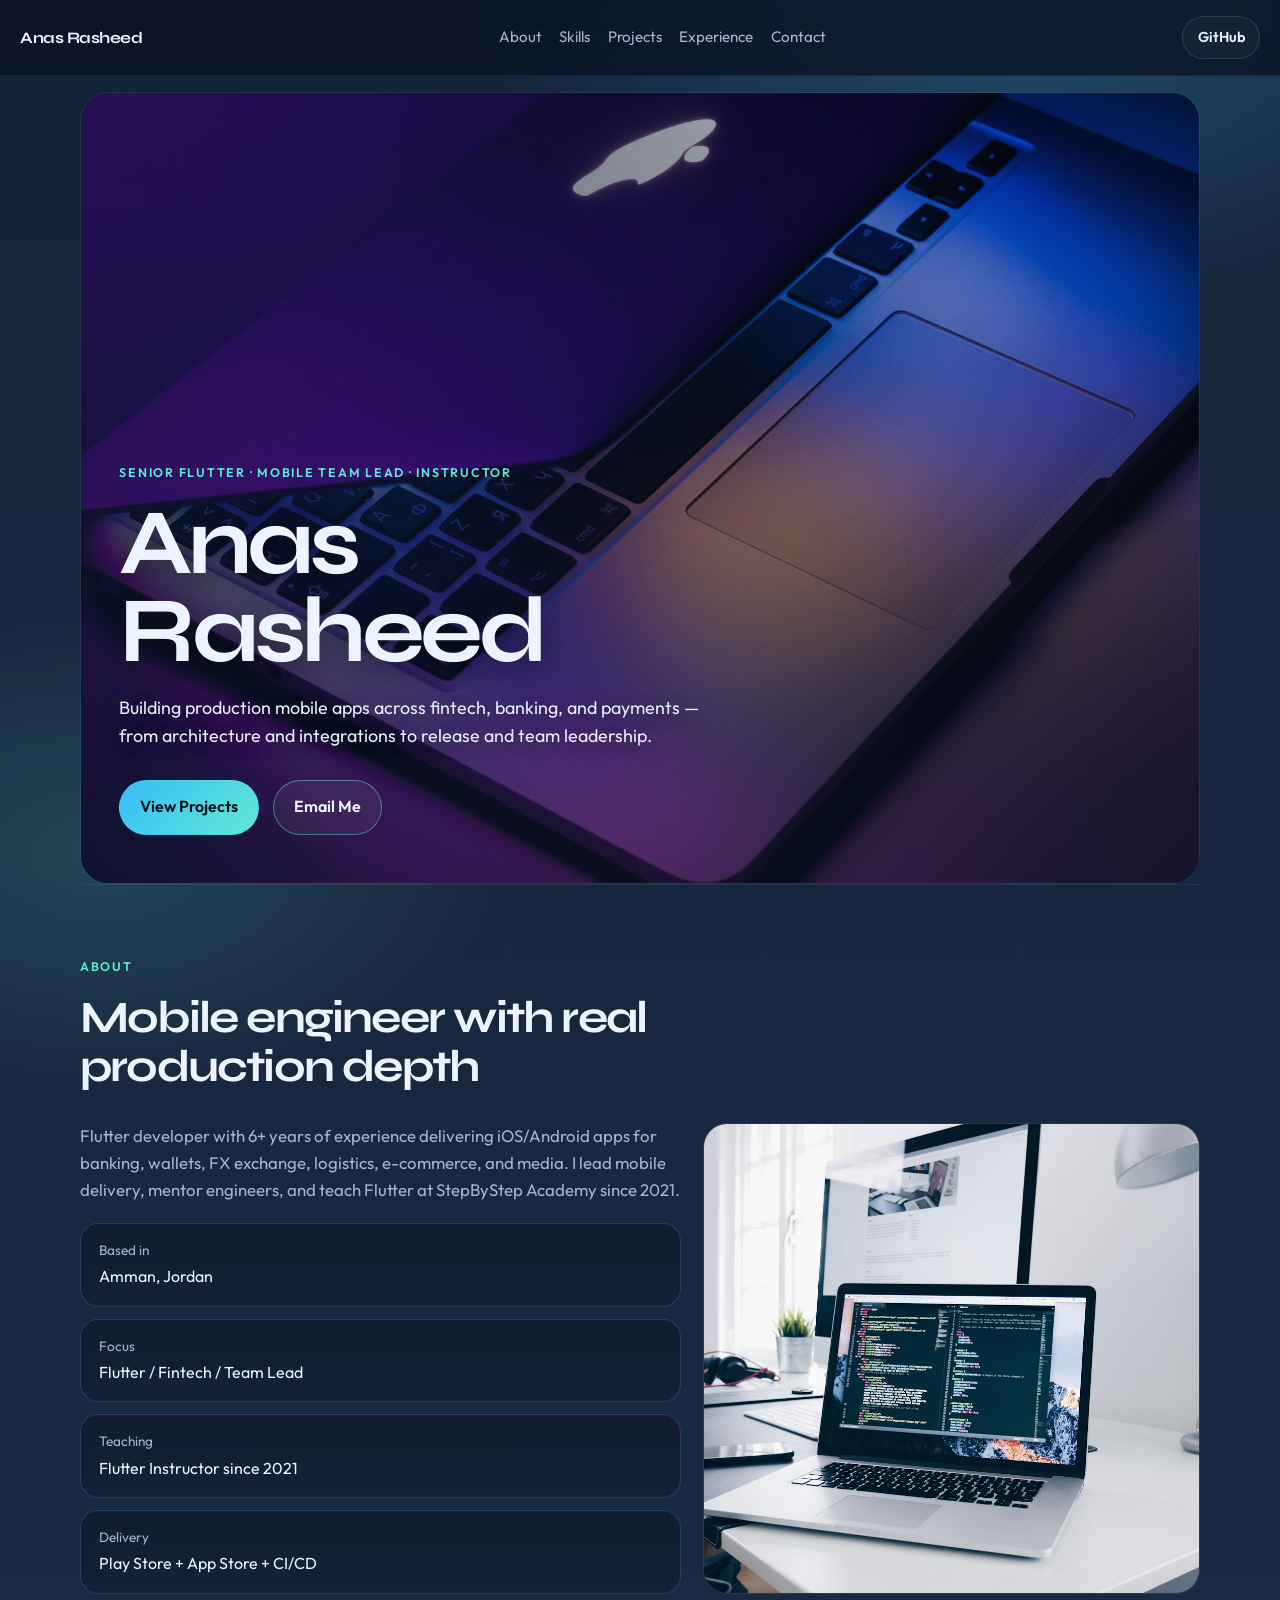
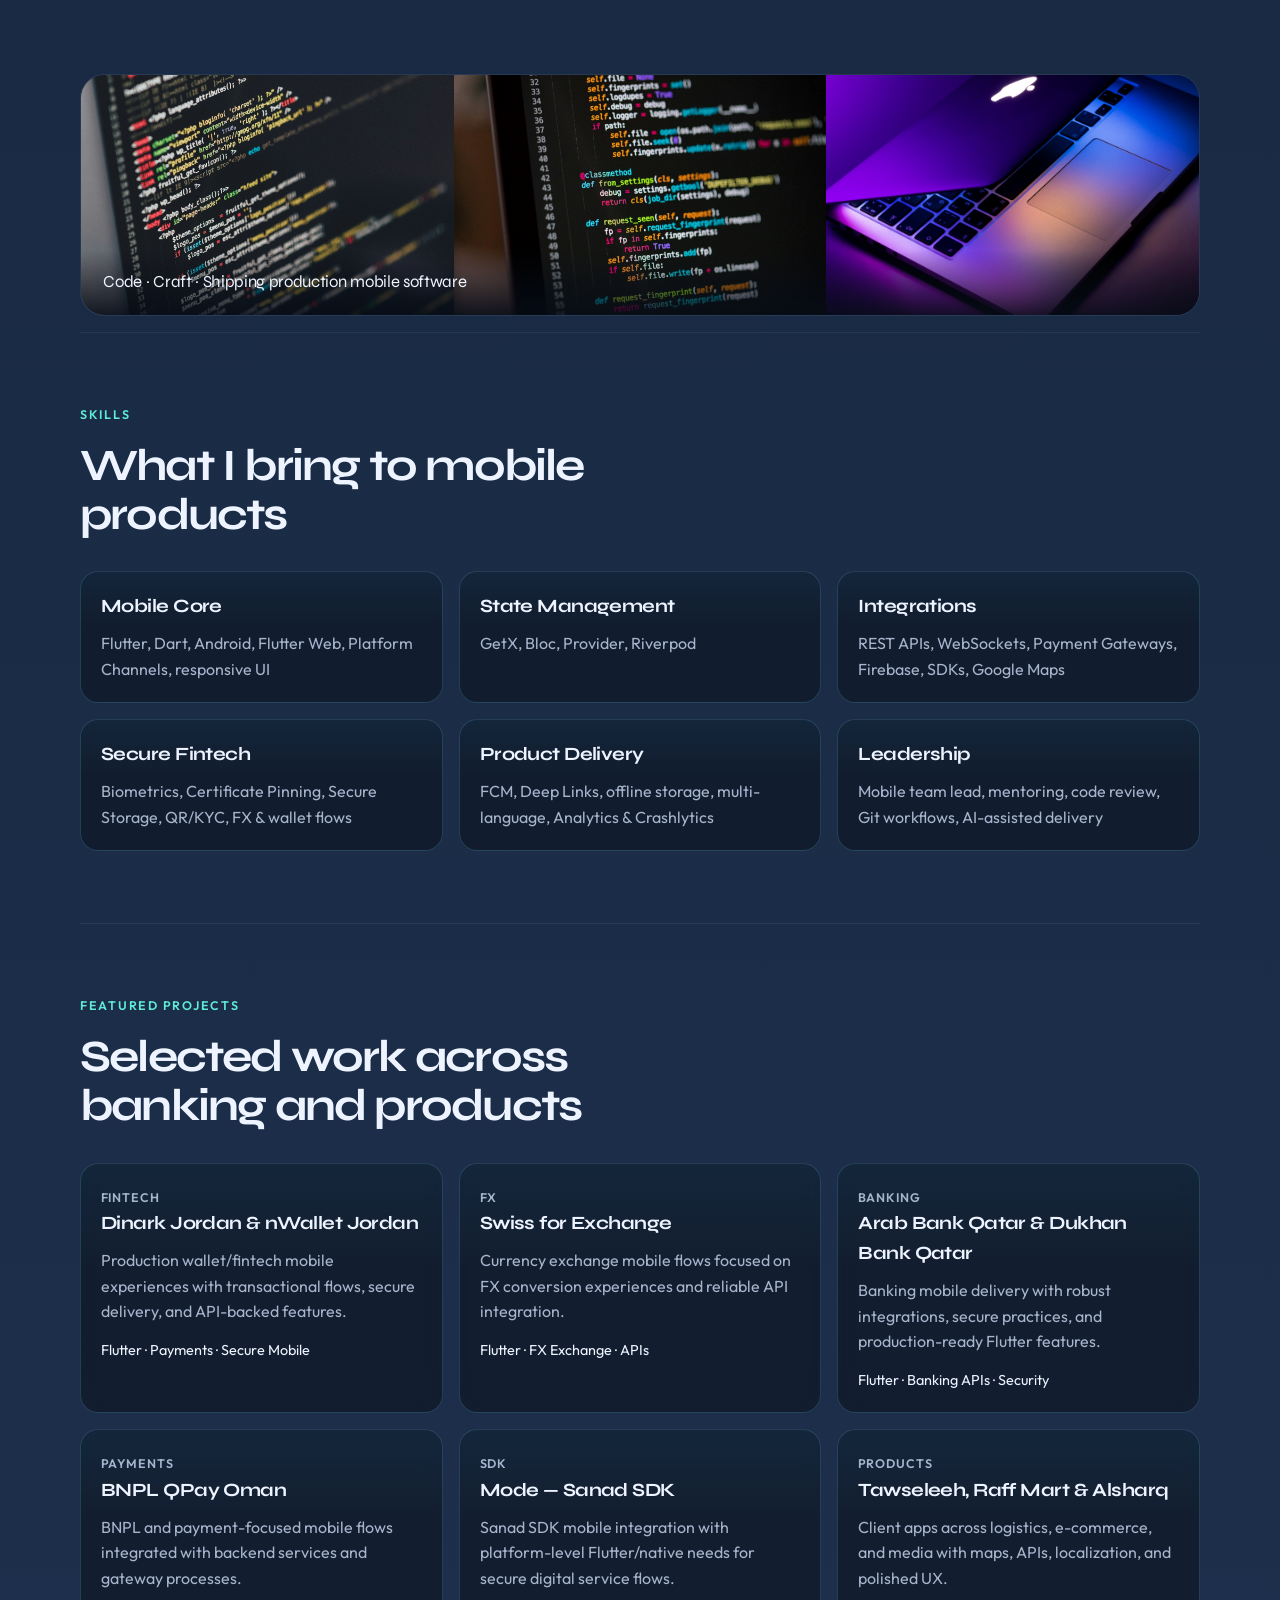
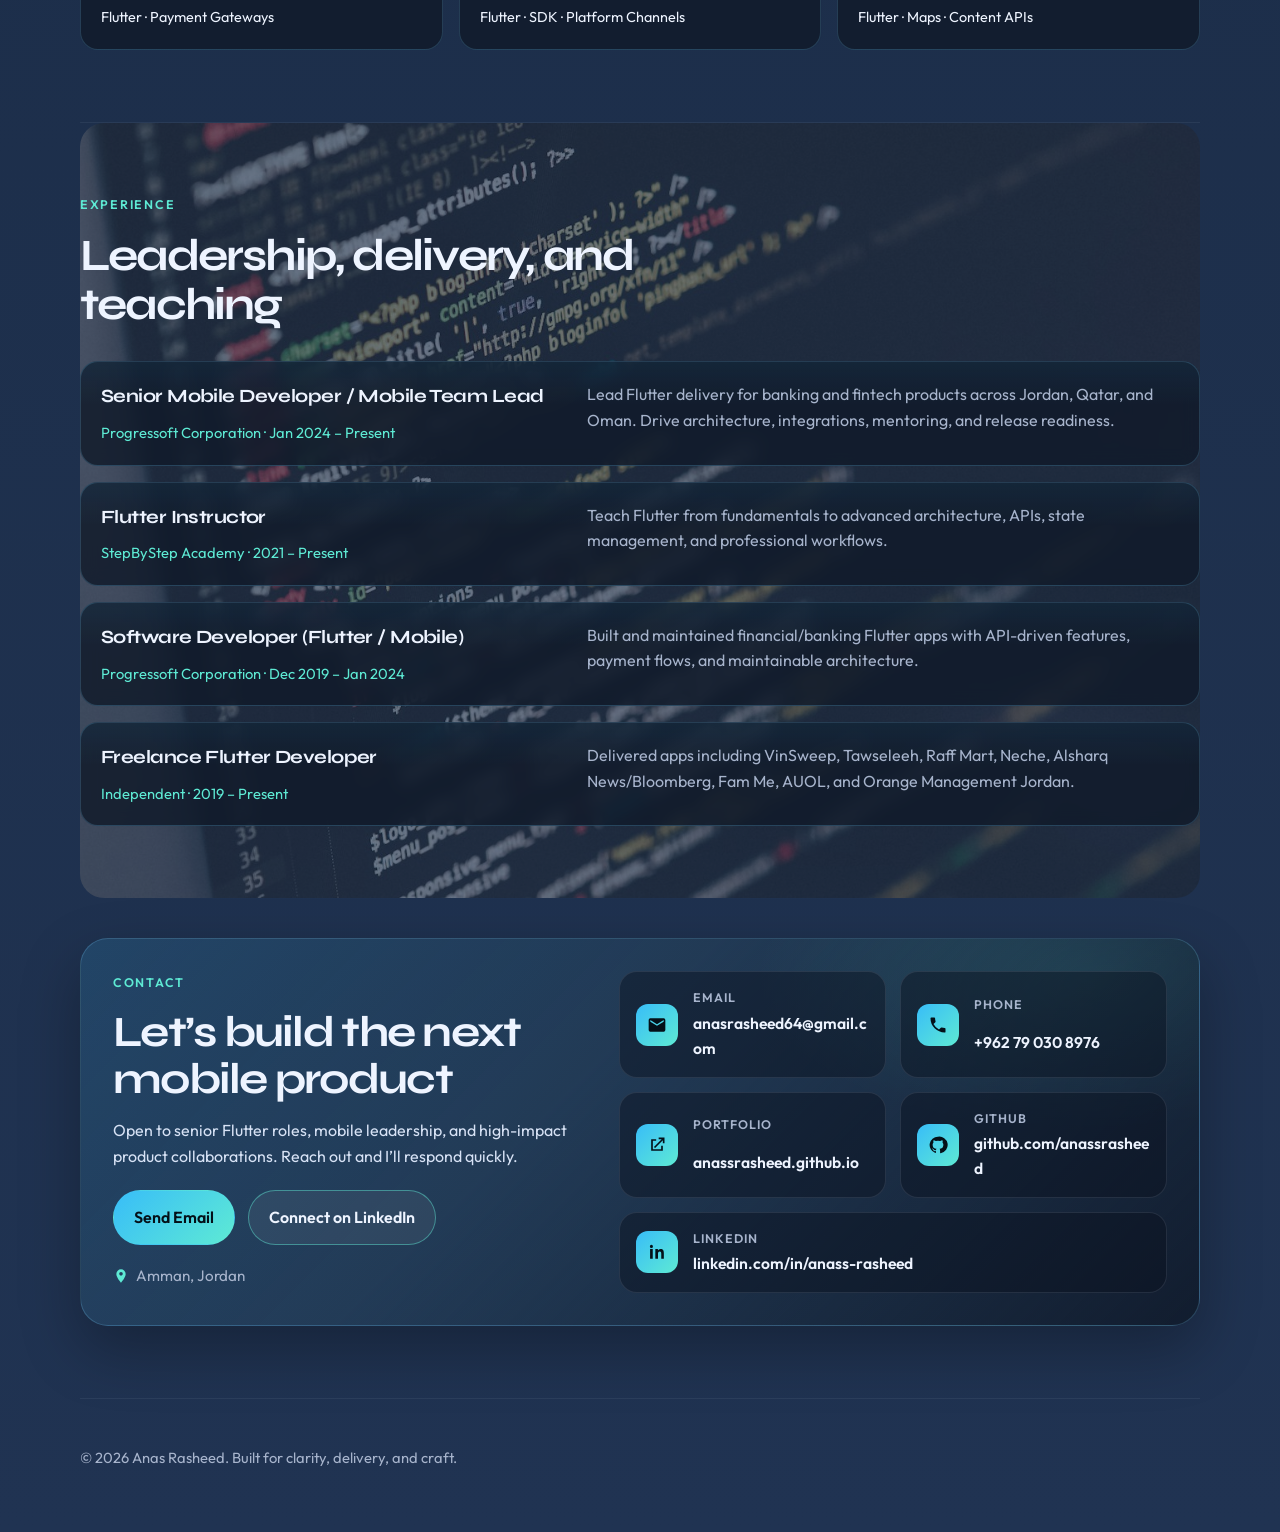
==== commit b45f7288: "Redesign contact section with professional card layout Add labeled contact cards, CTA actions, and a" ====
--- a/index.html
+++ b/index.html
@@ -198,17 +198,65 @@
     </section>
 
     <section id="contact" class="section contact">
-      <div class="section-head reveal">
-        <p class="eyebrow">Contact</p>
-        <h2>Let’s build the next mobile product</h2>
-      </div>
-      <div class="contact-panel reveal">
-        <a href="mailto:anasrasheed64@gmail.com">anasrasheed64@gmail.com</a>
-        <a href="tel:+962790308976">+962 79 030 8976</a>
-        <a href="https://anassrasheed.github.io/" target="_blank" rel="noopener">anassrasheed.github.io</a>
-        <a href="https://github.com/anassrasheed/" target="_blank" rel="noopener">github.com/anassrasheed</a>
-        <a href="https://www.linkedin.com/in/anass-rasheed/" target="_blank" rel="noopener">linkedin.com/in/anass-rasheed</a>
-        <p class="location">Amman, Jordan</p>
+      <div class="contact-shell reveal">
+        <div class="contact-intro">
+          <p class="eyebrow">Contact</p>
+          <h2>Let’s build the next mobile product</h2>
+          <p class="contact-lead">
+            Open to senior Flutter roles, mobile leadership, and high-impact product collaborations.
+            Reach out and I’ll respond quickly.
+          </p>
+          <div class="contact-cta-row">
+            <a class="btn" href="mailto:anasrasheed64@gmail.com">Send Email</a>
+            <a class="btn btn-ghost" href="https://www.linkedin.com/in/anass-rasheed/" target="_blank" rel="noopener">Connect on LinkedIn</a>
+          </div>
+          <p class="contact-location">
+            <svg viewBox="0 0 24 24" aria-hidden="true"><path fill="currentColor" d="M12 2a7 7 0 0 0-7 7c0 5.25 7 13 7 13s7-7.75 7-13a7 7 0 0 0-7-7zm0 9.5A2.5 2.5 0 1 1 12 6a2.5 2.5 0 0 1 0 5.5z"/></svg>
+            Amman, Jordan
+          </p>
+        </div>
+
+        <div class="contact-cards">
+          <a class="contact-card" href="mailto:anasrasheed64@gmail.com">
+            <span class="contact-icon" aria-hidden="true">
+              <svg viewBox="0 0 24 24"><path fill="currentColor" d="M20 4H4a2 2 0 0 0-2 2v12a2 2 0 0 0 2 2h16a2 2 0 0 0 2-2V6a2 2 0 0 0-2-2zm0 4-8 5L4 8V6l8 5 8-5v2z"/></svg>
+            </span>
+            <span class="contact-label">Email</span>
+            <span class="contact-value">anasrasheed64@gmail.com</span>
+          </a>
+
+          <a class="contact-card" href="tel:+962790308976">
+            <span class="contact-icon" aria-hidden="true">
+              <svg viewBox="0 0 24 24"><path fill="currentColor" d="M6.6 10.8a15.1 15.1 0 0 0 6.6 6.6l2.2-2.2a1 1 0 0 1 1-.24 11.4 11.4 0 0 0 3.6.57 1 1 0 0 1 1 1V20a1 1 0 0 1-1 1A17 17 0 0 1 3 4a1 1 0 0 1 1-1h3.5a1 1 0 0 1 1 1 11.4 11.4 0 0 0 .57 3.6 1 1 0 0 1-.25 1L6.6 10.8z"/></svg>
+            </span>
+            <span class="contact-label">Phone</span>
+            <span class="contact-value">+962 79 030 8976</span>
+          </a>
+
+          <a class="contact-card" href="https://anassrasheed.github.io/" target="_blank" rel="noopener">
+            <span class="contact-icon" aria-hidden="true">
+              <svg viewBox="0 0 24 24"><path fill="currentColor" d="M14 3h7v7h-2V6.4l-9.3 9.3-1.4-1.4L17.6 5H14V3zM5 5h6v2H7v10h10v-4h2v6H5V5z"/></svg>
+            </span>
+            <span class="contact-label">Portfolio</span>
+            <span class="contact-value">anassrasheed.github.io</span>
+          </a>
+
+          <a class="contact-card" href="https://github.com/anassrasheed/" target="_blank" rel="noopener">
+            <span class="contact-icon" aria-hidden="true">
+              <svg viewBox="0 0 24 24"><path fill="currentColor" d="M12 2a10 10 0 0 0-3.2 19.5c.5.1.7-.2.7-.5v-1.7c-2.8.6-3.4-1.2-3.4-1.2-.4-1.1-1-1.4-1-1.4-.9-.6.1-.6.1-.6 1 .1 1.5 1 1.5 1 .9 1.5 2.3 1.1 2.9.8.1-.7.4-1.1.6-1.3-2.2-.3-4.6-1.1-4.6-5a3.9 3.9 0 0 1 1-2.7 3.6 3.6 0 0 1 .1-2.7s.8-.3 2.8 1a9.6 9.6 0 0 1 5 0c2-1.3 2.8-1 2.8-1a3.6 3.6 0 0 1 .1 2.7 3.9 3.9 0 0 1 1 2.7c0 3.9-2.4 4.7-4.6 5 .4.3.7.9.7 1.9v2.8c0 .3.2.6.7.5A10 10 0 0 0 12 2z"/></svg>
+            </span>
+            <span class="contact-label">GitHub</span>
+            <span class="contact-value">github.com/anassrasheed</span>
+          </a>
+
+          <a class="contact-card contact-card-wide" href="https://www.linkedin.com/in/anass-rasheed/" target="_blank" rel="noopener">
+            <span class="contact-icon" aria-hidden="true">
+              <svg viewBox="0 0 24 24"><path fill="currentColor" d="M6.9 8.5H3.7V20h3.2V8.5zM5.3 7.1A1.85 1.85 0 1 0 5.3 3.4a1.85 1.85 0 0 0 0 3.7zM20.3 20h-3.2v-5.6c0-1.3 0-3-1.8-3s-2.1 1.4-2.1 2.9V20H10V8.5h3.1v1.6h.1c.4-.8 1.5-1.8 3.1-1.8 3.3 0 3.9 2.2 3.9 5V20z"/></svg>
+            </span>
+            <span class="contact-label">LinkedIn</span>
+            <span class="contact-value">linkedin.com/in/anass-rasheed</span>
+          </a>
+        </div>
       </div>
     </section>
   </main>
--- a/styles.css
+++ b/styles.css
@@ -20,9 +20,9 @@
   font-family: var(--font-body);
   color: var(--text);
   background:
-    radial-gradient(900px 500px at 85% 8%, rgba(56, 189, 248, 0.14), transparent 55%),
-    radial-gradient(700px 420px at 10% 30%, rgba(94, 234, 212, 0.08), transparent 50%),
-    linear-gradient(180deg, #0a1424 0%, #0d182b 45%, #101c31 100%);
+    radial-gradient(1000px 560px at 80% 0%, rgba(56, 189, 248, 0.28), transparent 55%),
+    radial-gradient(800px 480px at 8% 18%, rgba(94, 234, 212, 0.16), transparent 50%),
+    linear-gradient(180deg, #15233a 0%, #1a2b45 42%, #203352 100%);
   min-height: 100vh;
   line-height: 1.6;
 }
@@ -143,8 +143,8 @@
 
 .hero-overlay {
   background:
-    linear-gradient(90deg, rgba(7, 12, 22, 0.92) 0%, rgba(7, 12, 22, 0.72) 48%, rgba(7, 12, 22, 0.35) 100%),
-    linear-gradient(180deg, rgba(7, 12, 22, 0.2) 0%, rgba(7, 12, 22, 0.88) 100%);
+    linear-gradient(105deg, rgba(12, 22, 40, 0.72) 0%, rgba(12, 22, 40, 0.38) 42%, rgba(12, 22, 40, 0.12) 70%, rgba(12, 22, 40, 0.05) 100%),
+    linear-gradient(180deg, rgba(12, 22, 40, 0.15) 0%, rgba(12, 22, 40, 0.55) 100%);
 }
 
 .hero-content {
@@ -170,12 +170,14 @@
   line-height: 0.95;
   letter-spacing: -0.05em;
   margin: 0 0 1.15rem;
+  text-shadow: 0 8px 30px rgba(0, 0, 0, 0.45);
 }
 
 .hero-text {
-  color: #d5deef;
+  color: #e8eef8;
   font-size: 1.12rem;
   margin: 0 0 1.8rem;
+  text-shadow: 0 4px 18px rgba(0, 0, 0, 0.4);
 }
 
 .hero-actions {
@@ -294,8 +296,7 @@
 
 .skill-block,
 .project,
-.role,
-.contact-panel {
+.role {
   border: 1px solid var(--line);
   border-radius: var(--radius);
   background:
@@ -347,7 +348,7 @@
   z-index: -1;
   border-radius: 24px;
   overflow: hidden;
-  opacity: 0.22;
+  opacity: 0.4;
 }
 
 .experience-backdrop img {
@@ -368,16 +369,113 @@
   font-size: 0.92rem;
 }
 
-.contact-panel {
+.contact {
+  border-top: none;
+  padding-top: 2.5rem;
+}
+
+.contact-shell {
+  display: grid;
+  gap: 1.5rem;
+  padding: 1.6rem;
+  border-radius: 28px;
+  border: 1px solid rgba(125, 211, 252, 0.22);
+  background:
+    linear-gradient(135deg, rgba(56, 189, 248, 0.14), rgba(94, 234, 212, 0.05) 42%, rgba(16, 26, 42, 0.88)),
+    radial-gradient(600px 280px at 90% 10%, rgba(94, 234, 212, 0.18), transparent 55%);
+  box-shadow: 0 24px 60px rgba(0, 0, 0, 0.28);
+}
+
+.contact-intro h2 {
+  font-family: var(--font-display);
+  font-size: clamp(1.8rem, 4vw, 2.7rem);
+  letter-spacing: -0.04em;
+  line-height: 1.1;
+  margin: 0 0 0.9rem;
+}
+
+.contact-lead {
+  margin: 0 0 1.3rem;
+  color: #d7e2f5;
+  max-width: 34rem;
+}
+
+.contact-cta-row {
+  display: flex;
+  flex-wrap: wrap;
+  gap: 0.8rem;
+  margin-bottom: 1.2rem;
+}
+
+.contact-location {
+  display: inline-flex;
+  align-items: center;
+  gap: 0.45rem;
+  margin: 0;
+  color: var(--muted);
+  font-size: 0.95rem;
+}
+
+.contact-location svg {
+  width: 16px;
+  height: 16px;
+  color: var(--accent);
+}
+
+.contact-cards {
   display: grid;
   gap: 0.85rem;
 }
 
-.contact-panel a:hover { color: var(--accent); }
-
-.location {
-  margin: 0.4rem 0 0;
-  color: var(--muted);
+.contact-card {
+  display: grid;
+  grid-template-columns: auto 1fr;
+  grid-template-rows: auto auto;
+  column-gap: 0.9rem;
+  row-gap: 0.15rem;
+  align-items: center;
+  padding: 1rem 1.05rem;
+  border-radius: 18px;
+  border: 1px solid rgba(148, 163, 184, 0.16);
+  background: rgba(9, 16, 30, 0.45);
+  transition: transform 0.2s ease, border-color 0.2s ease, background 0.2s ease;
+}
+
+.contact-card:hover {
+  transform: translateY(-2px);
+  border-color: rgba(94, 234, 212, 0.45);
+  background: rgba(12, 24, 42, 0.72);
+}
+
+.contact-icon {
+  grid-row: 1 / span 2;
+  width: 42px;
+  height: 42px;
+  border-radius: 12px;
+  display: grid;
+  place-items: center;
+  color: #041018;
+  background: linear-gradient(135deg, var(--accent-2), var(--accent));
+}
+
+.contact-icon svg {
+  width: 20px;
+  height: 20px;
+}
+
+.contact-label {
+  color: var(--muted);
+  font-size: 0.78rem;
+  letter-spacing: 0.08em;
+  text-transform: uppercase;
+  font-weight: 600;
+}
+
+.contact-value {
+  color: var(--text);
+  font-weight: 600;
+  font-size: 0.98rem;
+  word-break: break-word;
 }
 
 .site-footer {
@@ -390,14 +488,24 @@
 }
 
 .reveal {
+  opacity: 1;
+  transform: none;
+}
+
+.js-ready .reveal {
   opacity: 0;
   transform: translateY(18px);
   transition: opacity 0.7s ease, transform 0.7s ease;
 }
 
-.reveal.visible {
+.js-ready .reveal.visible {
   opacity: 1;
   transform: translateY(0);
+}
+
+.hero .reveal {
+  opacity: 1;
+  transform: none;
 }
 
 @keyframes slowZoom {
@@ -427,6 +535,21 @@
     grid-template-columns: 1.1fr 1.4fr;
     gap: 1.25rem;
     align-items: start;
+  }
+
+  .contact-shell {
+    grid-template-columns: 1fr 1.15fr;
+    gap: 1.8rem;
+    padding: 2rem;
+    align-items: center;
+  }
+
+  .contact-cards {
+    grid-template-columns: 1fr 1fr;
+  }
+
+  .contact-card-wide {
+    grid-column: 1 / -1;
   }
 }
 
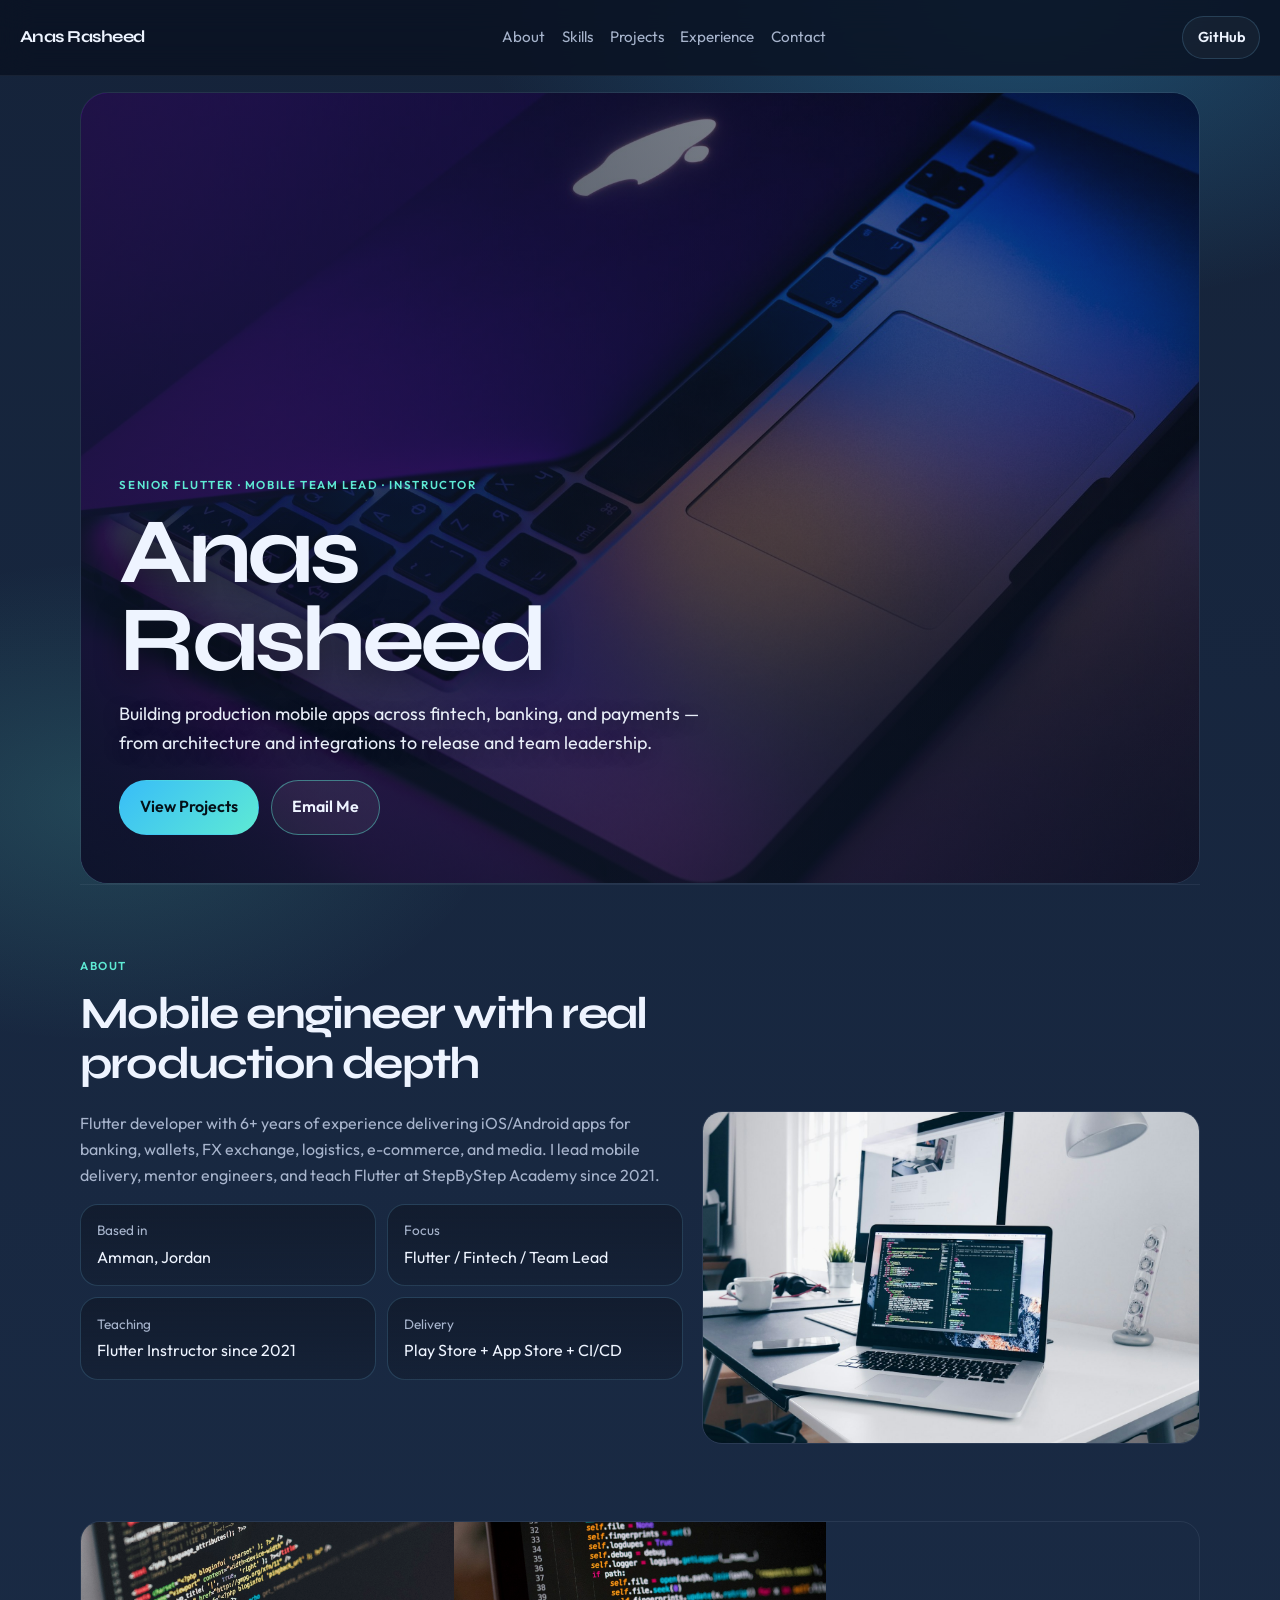
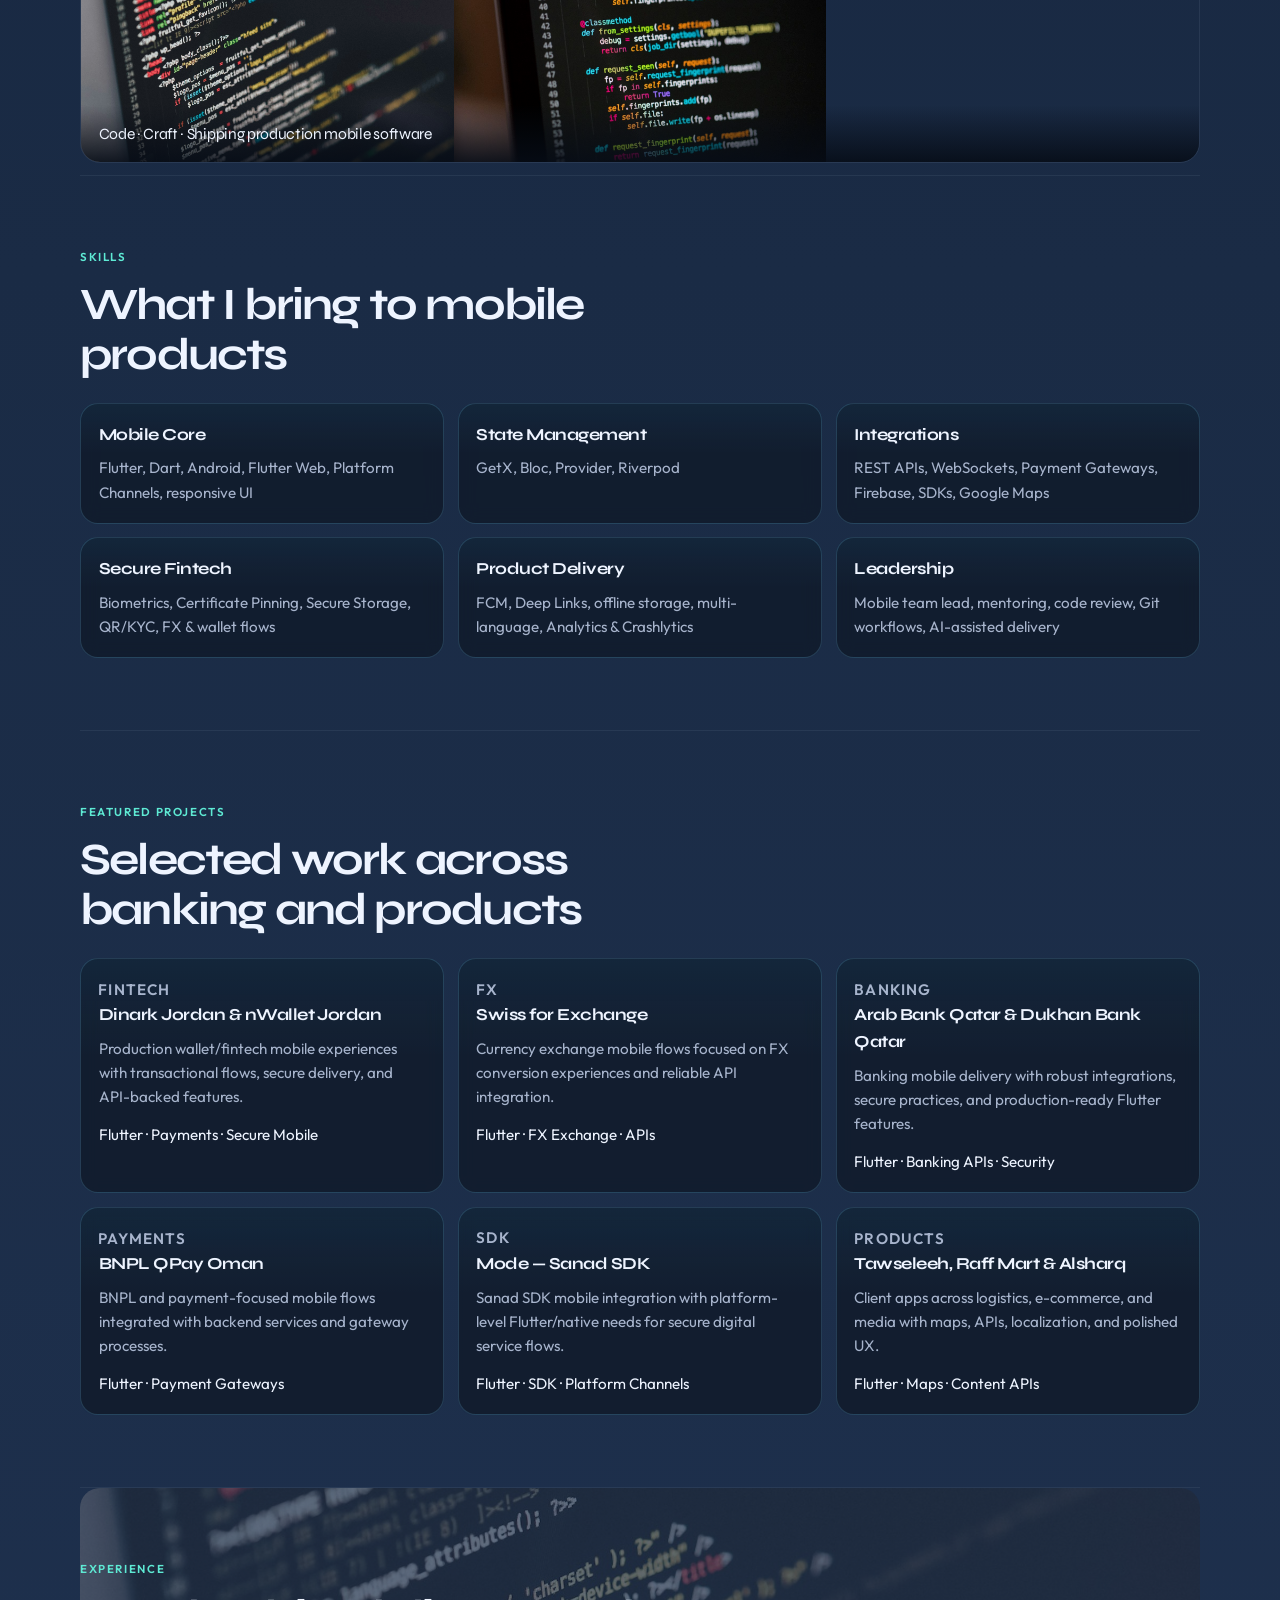
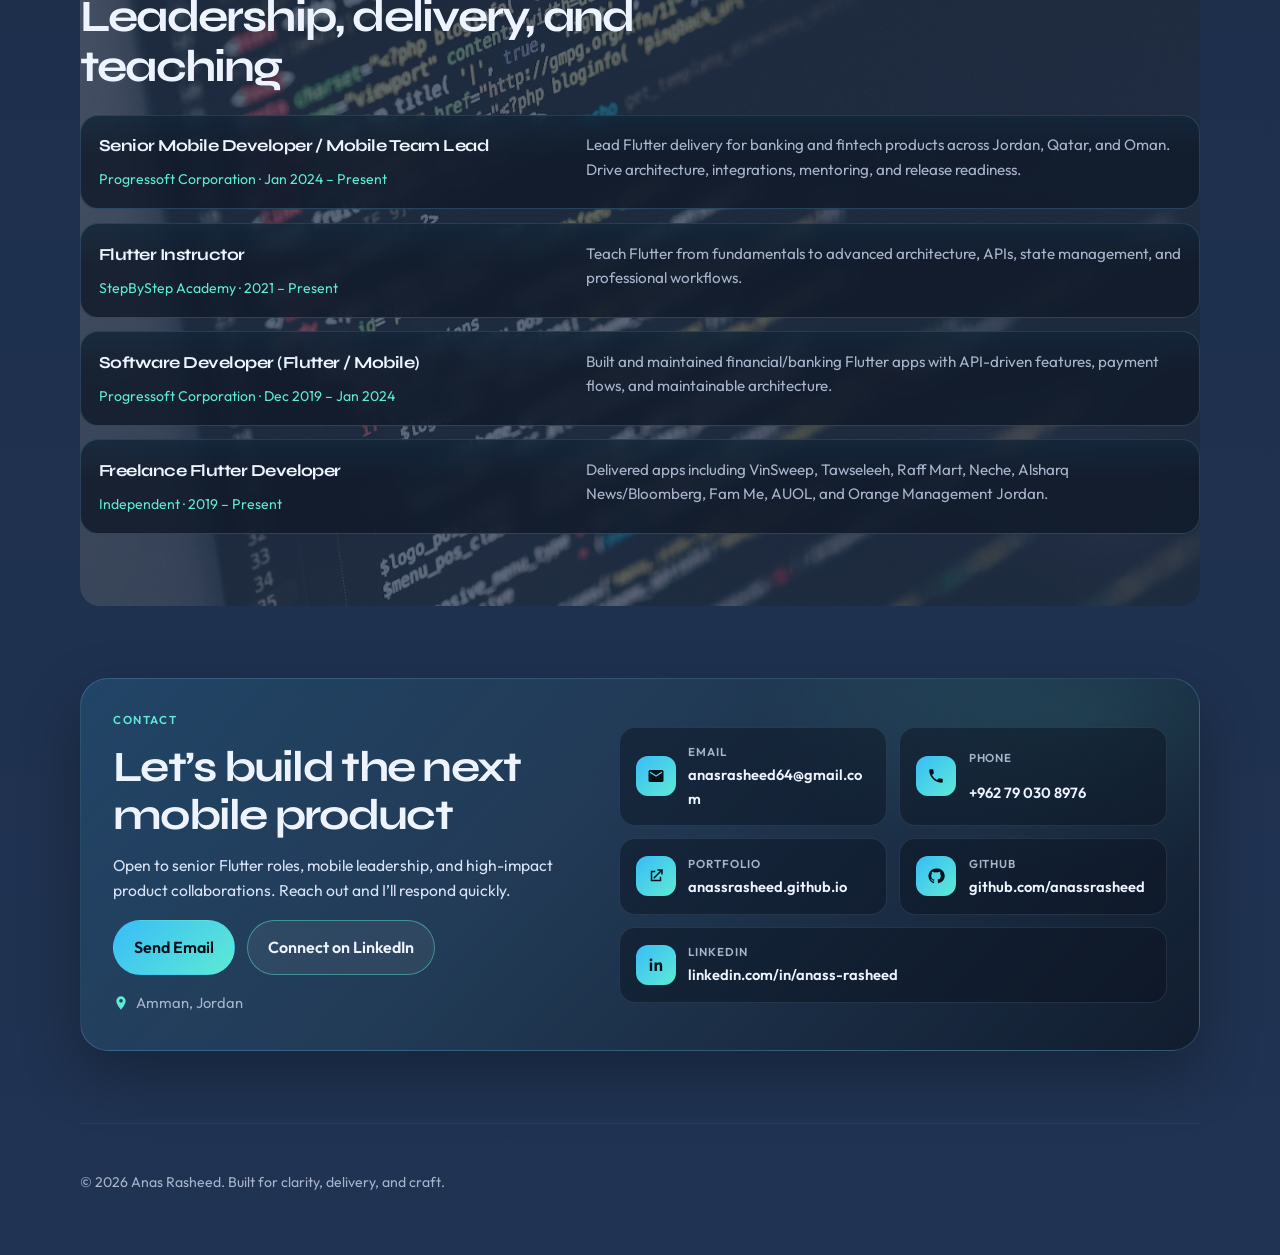
==== commit aec387ee: "Make the full portfolio site responsive Add mobile navigation, tighter small-screen spacing, and ada" ====
--- a/index.html
+++ b/index.html
@@ -13,14 +13,20 @@
 <body>
   <header class="site-header">
     <a class="logo" href="#top">Anas Rasheed</a>
-    <nav class="nav" aria-label="Primary">
+    <nav class="nav" id="site-nav" aria-label="Primary">
       <a href="#about">About</a>
       <a href="#skills">Skills</a>
       <a href="#projects">Projects</a>
       <a href="#experience">Experience</a>
       <a href="#contact">Contact</a>
+      <a class="nav-github" href="https://github.com/anassrasheed/" target="_blank" rel="noopener">GitHub</a>
     </nav>
-    <a class="btn btn-small" href="https://github.com/anassrasheed/" target="_blank" rel="noopener">GitHub</a>
+    <div class="header-actions">
+      <a class="btn btn-small header-github" href="https://github.com/anassrasheed/" target="_blank" rel="noopener">GitHub</a>
+      <button class="nav-toggle" id="nav-toggle" type="button" aria-expanded="false" aria-controls="site-nav" aria-label="Open menu">
+        <span></span><span></span><span></span>
+      </button>
+    </div>
   </header>
 
   <main id="top">
--- a/styles.css
+++ b/styles.css
@@ -13,7 +13,11 @@
 }
 
 * { box-sizing: border-box; }
-html { scroll-behavior: smooth; }
+
+html {
+  scroll-behavior: smooth;
+  -webkit-text-size-adjust: 100%;
+}
 
 body {
   margin: 0;
@@ -25,6 +29,7 @@
     linear-gradient(180deg, #15233a 0%, #1a2b45 42%, #203352 100%);
   min-height: 100vh;
   line-height: 1.6;
+  overflow-x: hidden;
 }
 
 img {
@@ -40,14 +45,14 @@
 .site-header {
   position: sticky;
   top: 0;
-  z-index: 30;
+  z-index: 40;
   display: flex;
   align-items: center;
   justify-content: space-between;
-  gap: 1rem;
-  padding: 1rem 1.25rem;
+  gap: 0.75rem;
+  padding: 0.85rem 1rem;
   backdrop-filter: blur(16px);
-  background: rgba(10, 18, 34, 0.78);
+  background: rgba(10, 18, 34, 0.86);
   border-bottom: 1px solid rgba(148, 163, 184, 0.1);
 }
 
@@ -55,16 +60,89 @@
   font-family: var(--font-display);
   font-weight: 700;
   letter-spacing: -0.03em;
+  font-size: 1rem;
+  white-space: nowrap;
+}
+
+.header-actions {
+  display: flex;
+  align-items: center;
+  gap: 0.55rem;
 }
 
 .nav {
+  position: fixed;
+  inset: 64px 0 auto 0;
+  display: grid;
+  gap: 0.35rem;
+  padding: 0.85rem;
+  background: rgba(10, 18, 34, 0.96);
+  border-bottom: 1px solid rgba(148, 163, 184, 0.12);
+  transform: translateY(-120%);
+  opacity: 0;
+  pointer-events: none;
+  transition: transform 0.25s ease, opacity 0.25s ease;
+}
+
+.nav a {
+  color: var(--muted);
+  font-size: 1rem;
+  padding: 0.85rem 1rem;
+  border-radius: 12px;
+}
+
+.nav a:hover,
+.nav a:focus-visible {
+  color: var(--text);
+  background: rgba(255, 255, 255, 0.04);
+}
+
+.nav-github {
+  display: block;
+}
+
+.header-github {
   display: none;
-  gap: 1.1rem;
-  color: var(--muted);
-  font-size: 0.95rem;
-}
-
-.nav a:hover { color: var(--text); }
+}
+
+body.nav-open .nav {
+  transform: translateY(0);
+  opacity: 1;
+  pointer-events: auto;
+}
+
+.nav-toggle {
+  width: 42px;
+  height: 42px;
+  border-radius: 12px;
+  border: 1px solid var(--line);
+  background: rgba(255, 255, 255, 0.04);
+  display: grid;
+  place-content: center;
+  gap: 5px;
+  cursor: pointer;
+  padding: 0;
+}
+
+.nav-toggle span {
+  display: block;
+  width: 18px;
+  height: 2px;
+  background: var(--text);
+  transition: transform 0.2s ease, opacity 0.2s ease;
+}
+
+body.nav-open .nav-toggle span:nth-child(1) {
+  transform: translateY(7px) rotate(45deg);
+}
+
+body.nav-open .nav-toggle span:nth-child(2) {
+  opacity: 0;
+}
+
+body.nav-open .nav-toggle span:nth-child(3) {
+  transform: translateY(-7px) rotate(-45deg);
+}
 
 .btn,
 .btn-ghost,
@@ -111,15 +189,15 @@
 }
 
 main {
-  width: min(var(--max), calc(100% - 2rem));
+  width: min(var(--max), calc(100% - 1.25rem));
   margin: 0 auto;
 }
 
 .hero {
   position: relative;
-  min-height: 88vh;
-  margin: 1rem 0 0;
-  border-radius: 28px;
+  min-height: min(88vh, 720px);
+  margin: 0.75rem 0 0;
+  border-radius: 22px;
   overflow: hidden;
   border: 1px solid rgba(148, 163, 184, 0.12);
   display: flex;
@@ -143,15 +221,16 @@
 
 .hero-overlay {
   background:
-    linear-gradient(105deg, rgba(12, 22, 40, 0.72) 0%, rgba(12, 22, 40, 0.38) 42%, rgba(12, 22, 40, 0.12) 70%, rgba(12, 22, 40, 0.05) 100%),
-    linear-gradient(180deg, rgba(12, 22, 40, 0.15) 0%, rgba(12, 22, 40, 0.55) 100%);
+    linear-gradient(105deg, rgba(12, 22, 40, 0.78) 0%, rgba(12, 22, 40, 0.45) 48%, rgba(12, 22, 40, 0.2) 100%),
+    linear-gradient(180deg, rgba(12, 22, 40, 0.2) 0%, rgba(12, 22, 40, 0.72) 100%);
 }
 
 .hero-content {
   position: relative;
   z-index: 2;
-  padding: 3.5rem 1.5rem 2.5rem;
+  padding: 2.4rem 1.15rem 1.8rem;
   max-width: 42rem;
+  width: 100%;
 }
 
 .hero-kicker,
@@ -159,60 +238,68 @@
   color: var(--accent);
   text-transform: uppercase;
   letter-spacing: 0.14em;
-  font-size: 0.78rem;
+  font-size: 0.72rem;
   font-weight: 600;
-  margin: 0 0 1rem;
+  margin: 0 0 0.85rem;
 }
 
 .hero h1 {
   font-family: var(--font-display);
-  font-size: clamp(3rem, 9vw, 5.8rem);
+  font-size: clamp(2.5rem, 12vw, 5.8rem);
   line-height: 0.95;
   letter-spacing: -0.05em;
-  margin: 0 0 1.15rem;
+  margin: 0 0 1rem;
   text-shadow: 0 8px 30px rgba(0, 0, 0, 0.45);
 }
 
 .hero-text {
   color: #e8eef8;
-  font-size: 1.12rem;
-  margin: 0 0 1.8rem;
+  font-size: clamp(1rem, 2.8vw, 1.12rem);
+  margin: 0 0 1.4rem;
   text-shadow: 0 4px 18px rgba(0, 0, 0, 0.4);
 }
 
-.hero-actions {
+.hero-actions,
+.contact-cta-row {
   display: flex;
   flex-wrap: wrap;
-  gap: 0.85rem;
+  gap: 0.75rem;
+}
+
+.hero-actions .btn,
+.hero-actions .btn-ghost,
+.contact-cta-row .btn,
+.contact-cta-row .btn-ghost {
+  flex: 1 1 150px;
 }
 
 .section {
-  padding: 4.5rem 0;
+  padding: 3rem 0;
   border-top: 1px solid rgba(148, 163, 184, 0.1);
 }
 
 .section-head {
-  margin-bottom: 2rem;
+  margin-bottom: 1.4rem;
   max-width: 40rem;
 }
 
 .section-head h2 {
   font-family: var(--font-display);
-  font-size: clamp(1.8rem, 4vw, 2.8rem);
+  font-size: clamp(1.55rem, 6vw, 2.8rem);
   letter-spacing: -0.04em;
-  line-height: 1.1;
+  line-height: 1.12;
   margin: 0;
 }
 
 .about-layout {
   display: grid;
-  gap: 1.4rem;
+  gap: 1.2rem;
 }
 
 .about-copy > p {
   color: var(--muted);
-  font-size: 1.05rem;
-  margin: 0 0 1.2rem;
+  font-size: 1rem;
+  margin: 0 0 1rem;
 }
 
 .facts {
@@ -220,13 +307,13 @@
   margin: 0;
   padding: 0;
   display: grid;
-  gap: 0.75rem;
+  gap: 0.7rem;
 }
 
 .facts li {
   display: grid;
   gap: 0.15rem;
-  padding: 1rem 1.1rem;
+  padding: 0.95rem 1rem;
   border: 1px solid var(--line);
   border-radius: var(--radius);
   background: linear-gradient(180deg, rgba(18, 28, 46, 0.95), rgba(18, 28, 46, 0.55));
@@ -239,45 +326,48 @@
 
 .about-visual {
   margin: 0;
-  border-radius: 24px;
+  border-radius: 20px;
   overflow: hidden;
   border: 1px solid rgba(148, 163, 184, 0.14);
-  min-height: 280px;
+  min-height: 220px;
 }
 
 .about-visual img {
   width: 100%;
   height: 100%;
-  min-height: 280px;
+  min-height: 220px;
   object-fit: cover;
 }
 
 .visual-band {
   position: relative;
-  margin: 0.5rem 0 1rem;
-  border-radius: 24px;
+  margin: 0.35rem 0 0.75rem;
+  border-radius: 20px;
   overflow: hidden;
   border: 1px solid rgba(148, 163, 184, 0.12);
 }
 
 .visual-band-track {
   display: grid;
-  grid-template-columns: repeat(3, 1fr);
-  gap: 0;
-  min-height: 220px;
+  grid-template-columns: 1fr;
+  min-height: 180px;
 }
 
 .visual-band-track img {
   width: 100%;
-  height: 240px;
+  height: 200px;
   object-fit: cover;
   filter: saturate(0.92) contrast(1.05);
+}
+
+.visual-band-track img:nth-child(n+2) {
+  display: none;
 }
 
 .visual-band-caption {
   position: absolute;
   inset: auto 0 0 0;
-  padding: 1.2rem 1.4rem;
+  padding: 1rem 1.1rem;
   background: linear-gradient(180deg, transparent, rgba(6, 12, 22, 0.88));
   font-family: var(--font-display);
   letter-spacing: -0.02em;
@@ -285,13 +375,14 @@
 
 .visual-band-caption p {
   margin: 0;
-  font-size: 1.05rem;
+  font-size: 0.98rem;
 }
 
 .skills-grid,
-.projects {
-  display: grid;
-  gap: 1rem;
+.projects,
+.timeline {
+  display: grid;
+  gap: 0.85rem;
 }
 
 .skill-block,
@@ -302,16 +393,17 @@
   background:
     linear-gradient(180deg, rgba(56, 189, 248, 0.06), transparent 42%),
     rgba(16, 26, 42, 0.82);
-  padding: 1.25rem;
+  padding: 1.1rem;
   backdrop-filter: blur(8px);
 }
 
 .skill-block h3,
 .project h3,
 .role h3 {
-  margin: 0 0 0.55rem;
+  margin: 0 0 0.5rem;
   font-family: var(--font-display);
   letter-spacing: -0.03em;
+  font-size: 1.05rem;
 }
 
 .skill-block p,
@@ -319,22 +411,23 @@
 .role > p {
   margin: 0;
   color: var(--muted);
+  font-size: 0.95rem;
 }
 
 .tag {
   display: inline-block;
-  margin: 0 0 0.7rem;
+  margin: 0 0 0.65rem;
   color: var(--accent-2);
-  font-size: 0.78rem;
+  font-size: 0.74rem;
   font-weight: 600;
   letter-spacing: 0.08em;
   text-transform: uppercase;
 }
 
 .stack {
-  margin-top: 0.9rem !important;
+  margin-top: 0.85rem !important;
   color: var(--text) !important;
-  font-size: 0.9rem;
+  font-size: 0.88rem;
 }
 
 .experience-section {
@@ -346,9 +439,9 @@
   position: absolute;
   inset: 0;
   z-index: -1;
-  border-radius: 24px;
+  border-radius: 20px;
   overflow: hidden;
-  opacity: 0.4;
+  opacity: 0.35;
 }
 
 .experience-backdrop img {
@@ -358,27 +451,23 @@
   filter: grayscale(0.25);
 }
 
-.timeline {
-  display: grid;
-  gap: 1rem;
-}
-
 .role-meta p {
   margin: 0;
   color: var(--accent);
-  font-size: 0.92rem;
+  font-size: 0.88rem;
 }
 
 .contact {
   border-top: none;
-  padding-top: 2.5rem;
+  padding-top: 1.5rem;
+  padding-bottom: 2.5rem;
 }
 
 .contact-shell {
   display: grid;
-  gap: 1.5rem;
-  padding: 1.6rem;
-  border-radius: 28px;
+  gap: 1.25rem;
+  padding: 1.2rem;
+  border-radius: 22px;
   border: 1px solid rgba(125, 211, 252, 0.22);
   background:
     linear-gradient(135deg, rgba(56, 189, 248, 0.14), rgba(94, 234, 212, 0.05) 42%, rgba(16, 26, 42, 0.88)),
@@ -388,23 +477,21 @@
 
 .contact-intro h2 {
   font-family: var(--font-display);
-  font-size: clamp(1.8rem, 4vw, 2.7rem);
+  font-size: clamp(1.55rem, 6vw, 2.7rem);
   letter-spacing: -0.04em;
-  line-height: 1.1;
-  margin: 0 0 0.9rem;
+  line-height: 1.12;
+  margin: 0 0 0.8rem;
 }
 
 .contact-lead {
-  margin: 0 0 1.3rem;
+  margin: 0 0 1.1rem;
   color: #d7e2f5;
   max-width: 34rem;
+  font-size: 0.98rem;
 }
 
 .contact-cta-row {
-  display: flex;
-  flex-wrap: wrap;
-  gap: 0.8rem;
-  margin-bottom: 1.2rem;
+  margin-bottom: 1rem;
 }
 
 .contact-location {
@@ -413,32 +500,36 @@
   gap: 0.45rem;
   margin: 0;
   color: var(--muted);
-  font-size: 0.95rem;
+  font-size: 0.92rem;
 }
 
 .contact-location svg {
   width: 16px;
   height: 16px;
   color: var(--accent);
+  flex: 0 0 auto;
 }
 
 .contact-cards {
   display: grid;
-  gap: 0.85rem;
-}
-
-.contact-card {
+  gap: 0.75rem;
+  grid-template-columns: 1fr;
+}
+
+.contact-card,
+.contact-card-wide {
   display: grid;
   grid-template-columns: auto 1fr;
   grid-template-rows: auto auto;
-  column-gap: 0.9rem;
-  row-gap: 0.15rem;
+  column-gap: 0.8rem;
+  row-gap: 0.12rem;
   align-items: center;
-  padding: 1rem 1.05rem;
-  border-radius: 18px;
+  padding: 0.95rem 1rem;
+  border-radius: 16px;
   border: 1px solid rgba(148, 163, 184, 0.16);
   background: rgba(9, 16, 30, 0.45);
   transition: transform 0.2s ease, border-color 0.2s ease, background 0.2s ease;
+  min-width: 0;
 }
 
 .contact-card:hover {
@@ -449,8 +540,8 @@
 
 .contact-icon {
   grid-row: 1 / span 2;
-  width: 42px;
-  height: 42px;
+  width: 40px;
+  height: 40px;
   border-radius: 12px;
   display: grid;
   place-items: center;
@@ -459,13 +550,13 @@
 }
 
 .contact-icon svg {
-  width: 20px;
-  height: 20px;
+  width: 18px;
+  height: 18px;
 }
 
 .contact-label {
   color: var(--muted);
-  font-size: 0.78rem;
+  font-size: 0.72rem;
   letter-spacing: 0.08em;
   text-transform: uppercase;
   font-weight: 600;
@@ -474,17 +565,18 @@
 .contact-value {
   color: var(--text);
   font-weight: 600;
-  font-size: 0.98rem;
+  font-size: 0.92rem;
+  overflow-wrap: anywhere;
   word-break: break-word;
 }
 
 .site-footer {
-  width: min(var(--max), calc(100% - 2rem));
+  width: min(var(--max), calc(100% - 1.25rem));
   margin: 0 auto;
-  padding: 2rem 0 3rem;
+  padding: 1.5rem 0 2.2rem;
   color: var(--muted);
   border-top: 1px solid rgba(148, 163, 184, 0.1);
-  font-size: 0.92rem;
+  font-size: 0.88rem;
 }
 
 .reveal {
@@ -513,11 +605,87 @@
   to { transform: scale(1.08); }
 }
 
+@media (min-width: 560px) {
+  .facts {
+    grid-template-columns: 1fr 1fr;
+  }
+
+  .visual-band-track {
+    grid-template-columns: 1fr 1fr;
+  }
+
+  .visual-band-track img:nth-child(2) {
+    display: block;
+  }
+
+  .skills-grid,
+  .projects {
+    grid-template-columns: 1fr 1fr;
+  }
+}
+
 @media (min-width: 760px) {
-  .nav { display: flex; }
+  .site-header {
+    padding: 1rem 1.25rem;
+  }
+
+  .logo {
+    font-size: 1.05rem;
+  }
+
+  .nav-toggle {
+    display: none;
+  }
+
+  .nav {
+    position: static;
+    display: flex;
+    gap: 1.05rem;
+    padding: 0;
+    background: transparent;
+    border: 0;
+    transform: none;
+    opacity: 1;
+    pointer-events: auto;
+  }
+
+  .nav a {
+    padding: 0;
+    border-radius: 0;
+    font-size: 0.95rem;
+  }
+
+  .nav-github {
+    display: none;
+  }
+
+  .header-github {
+    display: inline-flex;
+  }
+
+  main {
+    width: min(var(--max), calc(100% - 2rem));
+  }
+
+  .hero {
+    min-height: 88vh;
+    margin: 1rem 0 0;
+    border-radius: 28px;
+  }
 
   .hero-content {
     padding: 4.5rem 2.4rem 3rem;
+  }
+
+  .hero-actions .btn,
+  .hero-actions .btn-ghost,
+  .contact-cta-row .btn,
+  .contact-cta-row .btn-ghost {
+    flex: 0 0 auto;
+  }
+
+  .section {
+    padding: 4.5rem 0;
   }
 
   .about-layout {
@@ -525,9 +693,18 @@
     align-items: stretch;
   }
 
-  .skills-grid,
-  .projects {
-    grid-template-columns: repeat(2, 1fr);
+  .about-visual,
+  .about-visual img {
+    min-height: 280px;
+  }
+
+  .visual-band-track {
+    grid-template-columns: repeat(3, 1fr);
+  }
+
+  .visual-band-track img {
+    display: block;
+    height: 240px;
   }
 
   .role {
@@ -542,6 +719,7 @@
     gap: 1.8rem;
     padding: 2rem;
     align-items: center;
+    border-radius: 28px;
   }
 
   .contact-cards {
@@ -550,6 +728,11 @@
 
   .contact-card-wide {
     grid-column: 1 / -1;
+  }
+
+  .site-footer {
+    width: min(var(--max), calc(100% - 2rem));
+    padding: 2rem 0 3rem;
   }
 }
 
@@ -560,13 +743,13 @@
   }
 }
 
-@media (max-width: 700px) {
-  .visual-band-track {
-    grid-template-columns: 1fr;
-  }
-
-  .visual-band-track img:nth-child(n+2) {
-    display: none;
+@media (max-width: 380px) {
+  .logo {
+    font-size: 0.92rem;
+  }
+
+  .contact-value {
+    font-size: 0.86rem;
   }
 }
 
@@ -575,7 +758,8 @@
   .hero-actions,
   .visual-band,
   .experience-backdrop,
-  .site-footer {
+  .site-footer,
+  .nav-toggle {
     display: none !important;
   }
 
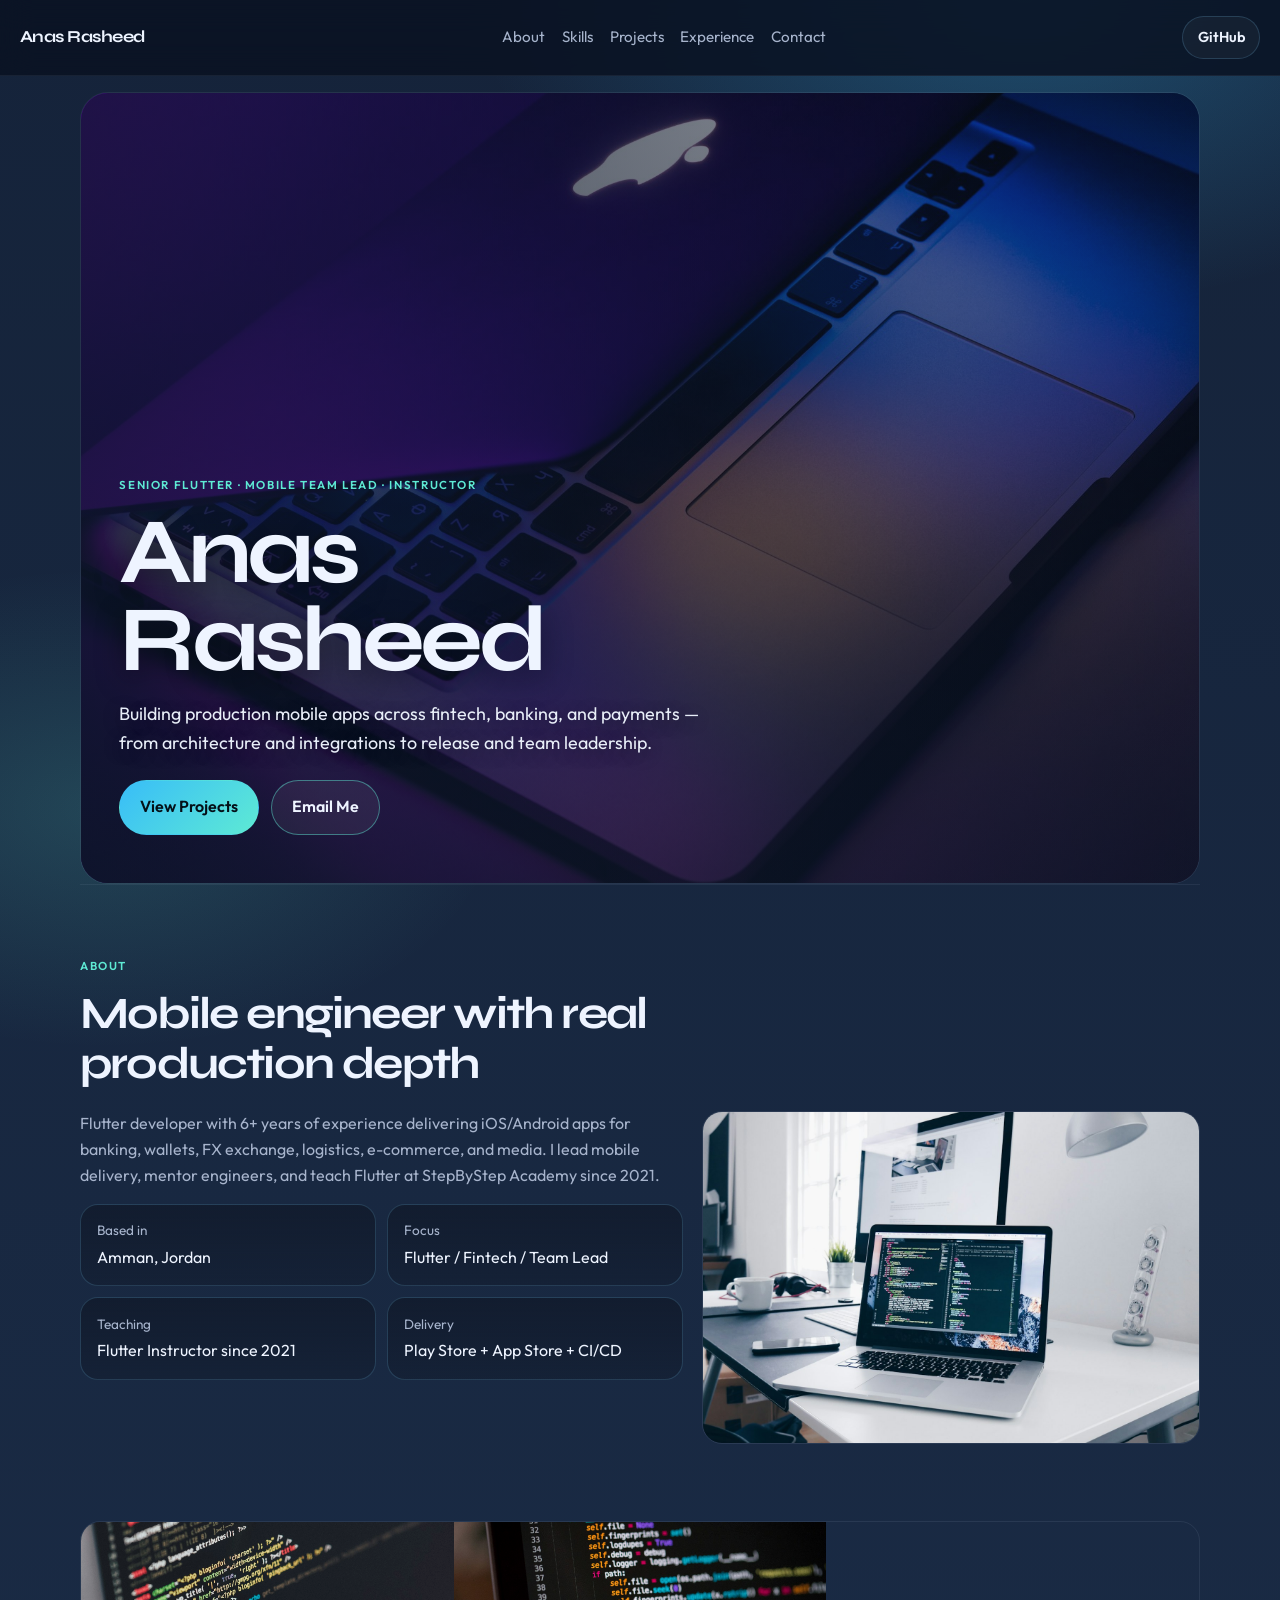
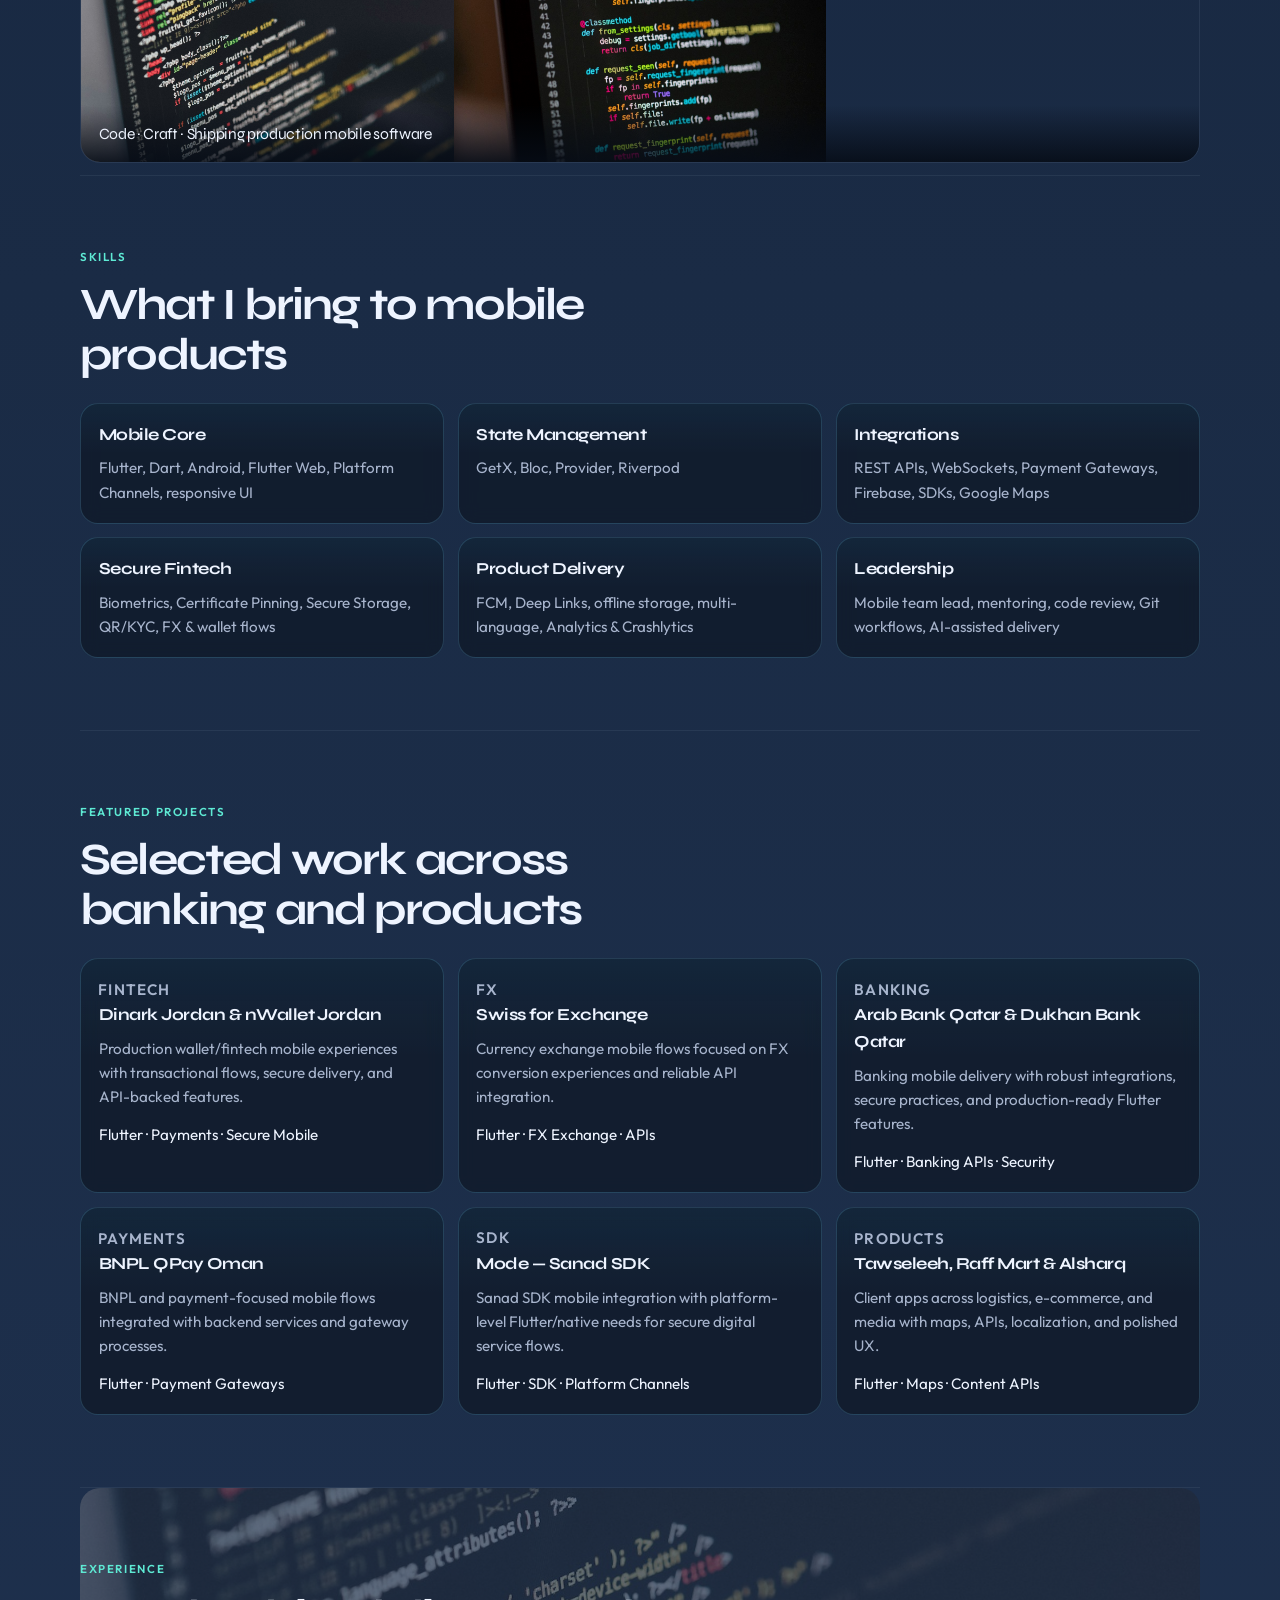
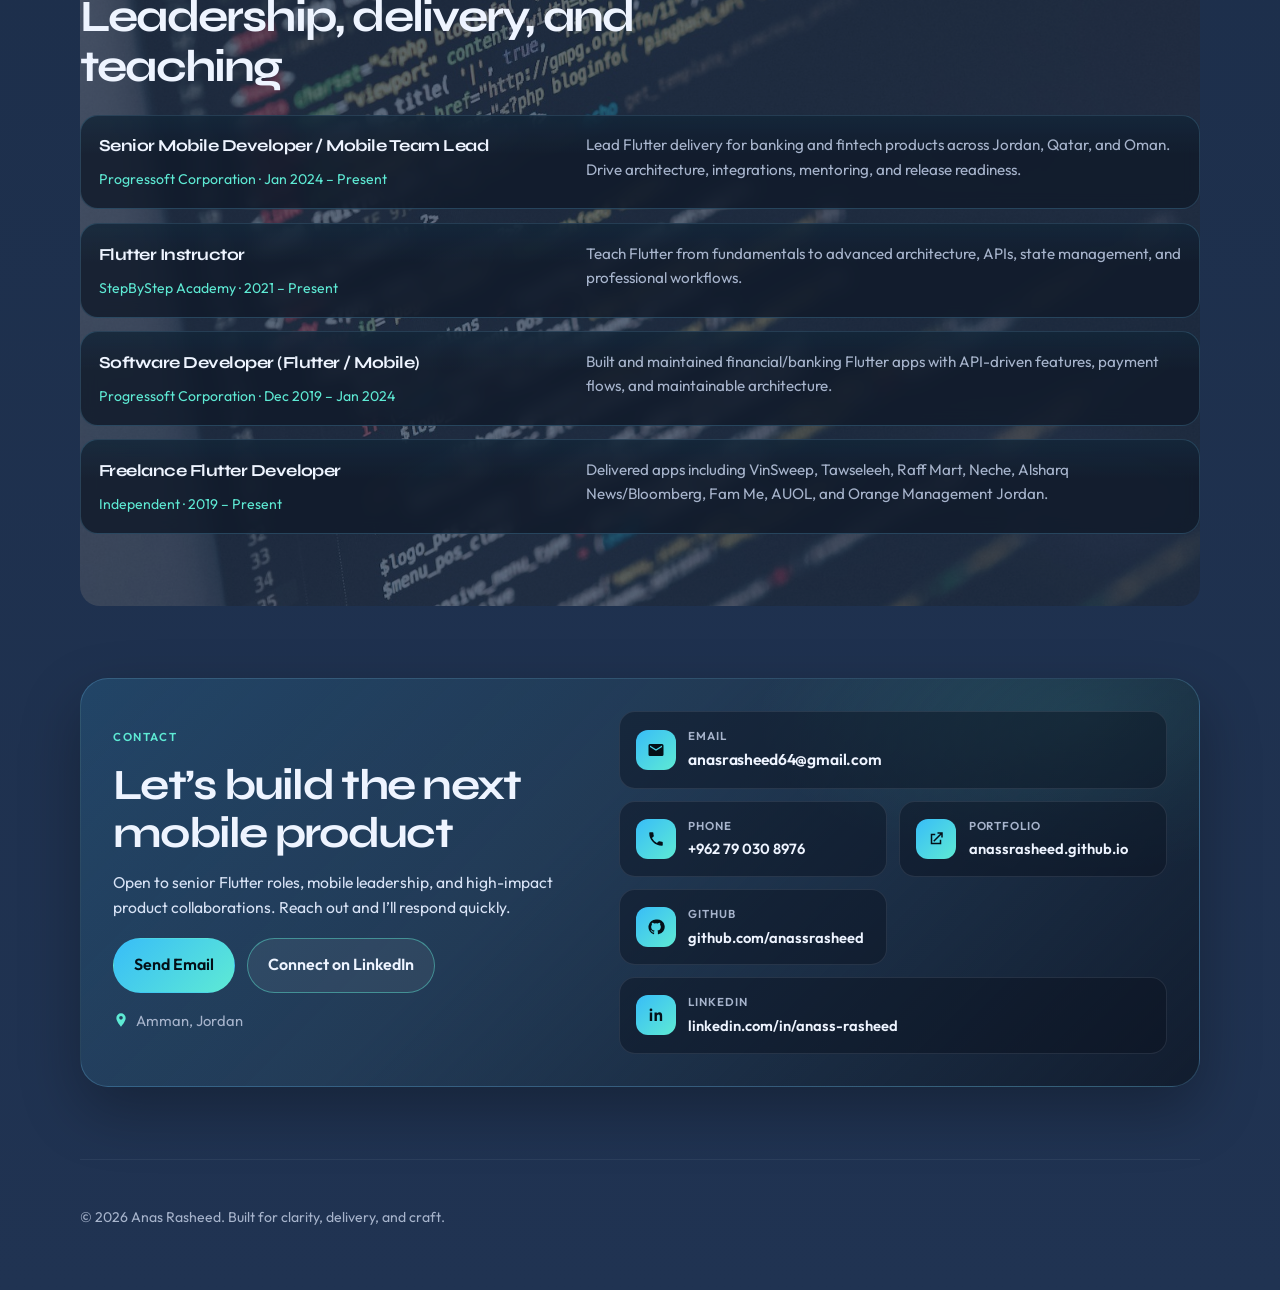
==== commit 864a7c55: "Fix email card wrapping on narrow layouts Make the email contact card full width and allow clean bre" ====
--- a/index.html
+++ b/index.html
@@ -223,12 +223,12 @@
         </div>
 
         <div class="contact-cards">
-          <a class="contact-card" href="mailto:anasrasheed64@gmail.com">
+          <a class="contact-card contact-card-wide" href="mailto:anasrasheed64@gmail.com">
             <span class="contact-icon" aria-hidden="true">
               <svg viewBox="0 0 24 24"><path fill="currentColor" d="M20 4H4a2 2 0 0 0-2 2v12a2 2 0 0 0 2 2h16a2 2 0 0 0 2-2V6a2 2 0 0 0-2-2zm0 4-8 5L4 8V6l8 5 8-5v2z"/></svg>
             </span>
             <span class="contact-label">Email</span>
-            <span class="contact-value">anasrasheed64@gmail.com</span>
+            <span class="contact-value contact-value-email">anasrasheed64@<wbr>gmail.com</span>
           </a>
 
           <a class="contact-card" href="tel:+962790308976">
--- a/styles.css
+++ b/styles.css
@@ -566,8 +566,15 @@
   color: var(--text);
   font-weight: 600;
   font-size: 0.92rem;
-  overflow-wrap: anywhere;
-  word-break: break-word;
+  overflow-wrap: break-word;
+  word-break: normal;
+  hyphens: none;
+}
+
+.contact-value-email {
+  font-size: clamp(0.82rem, 2.4vw, 0.98rem);
+  letter-spacing: -0.01em;
+  white-space: normal;
 }
 
 .site-footer {
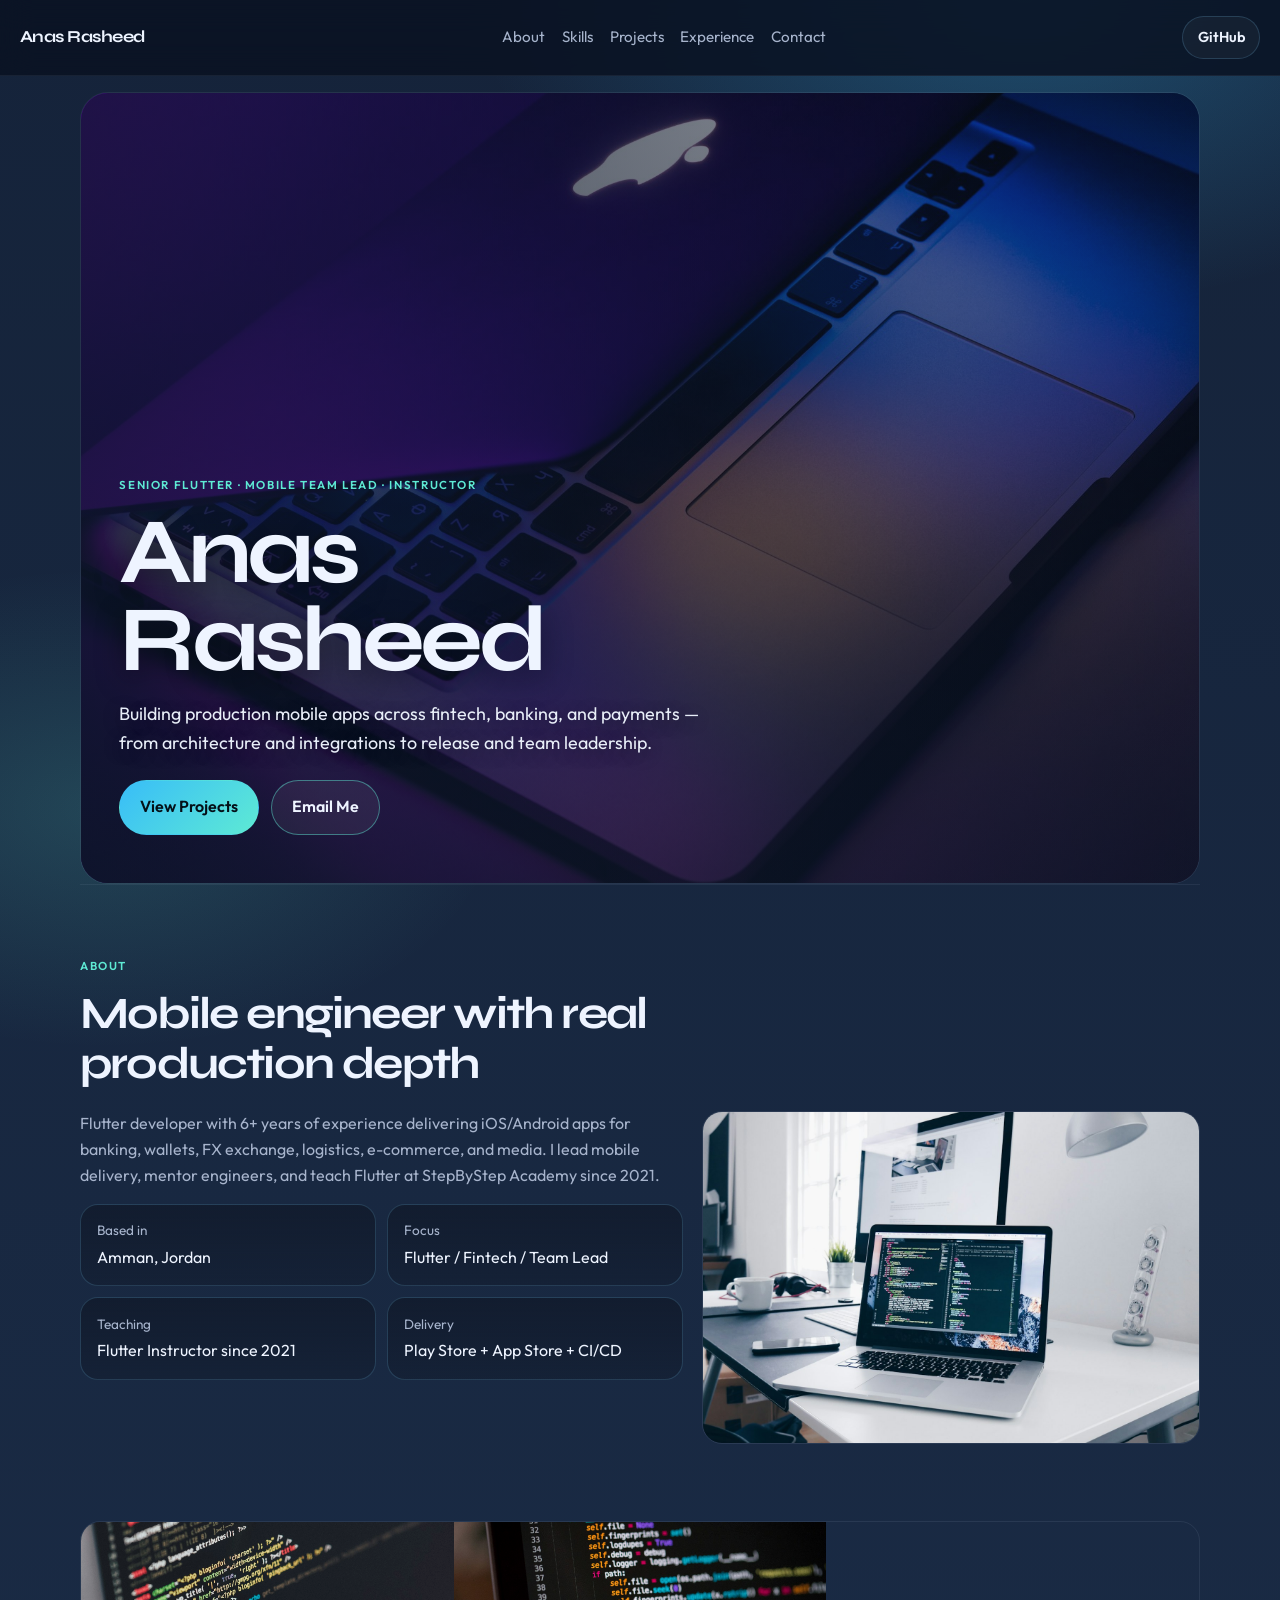
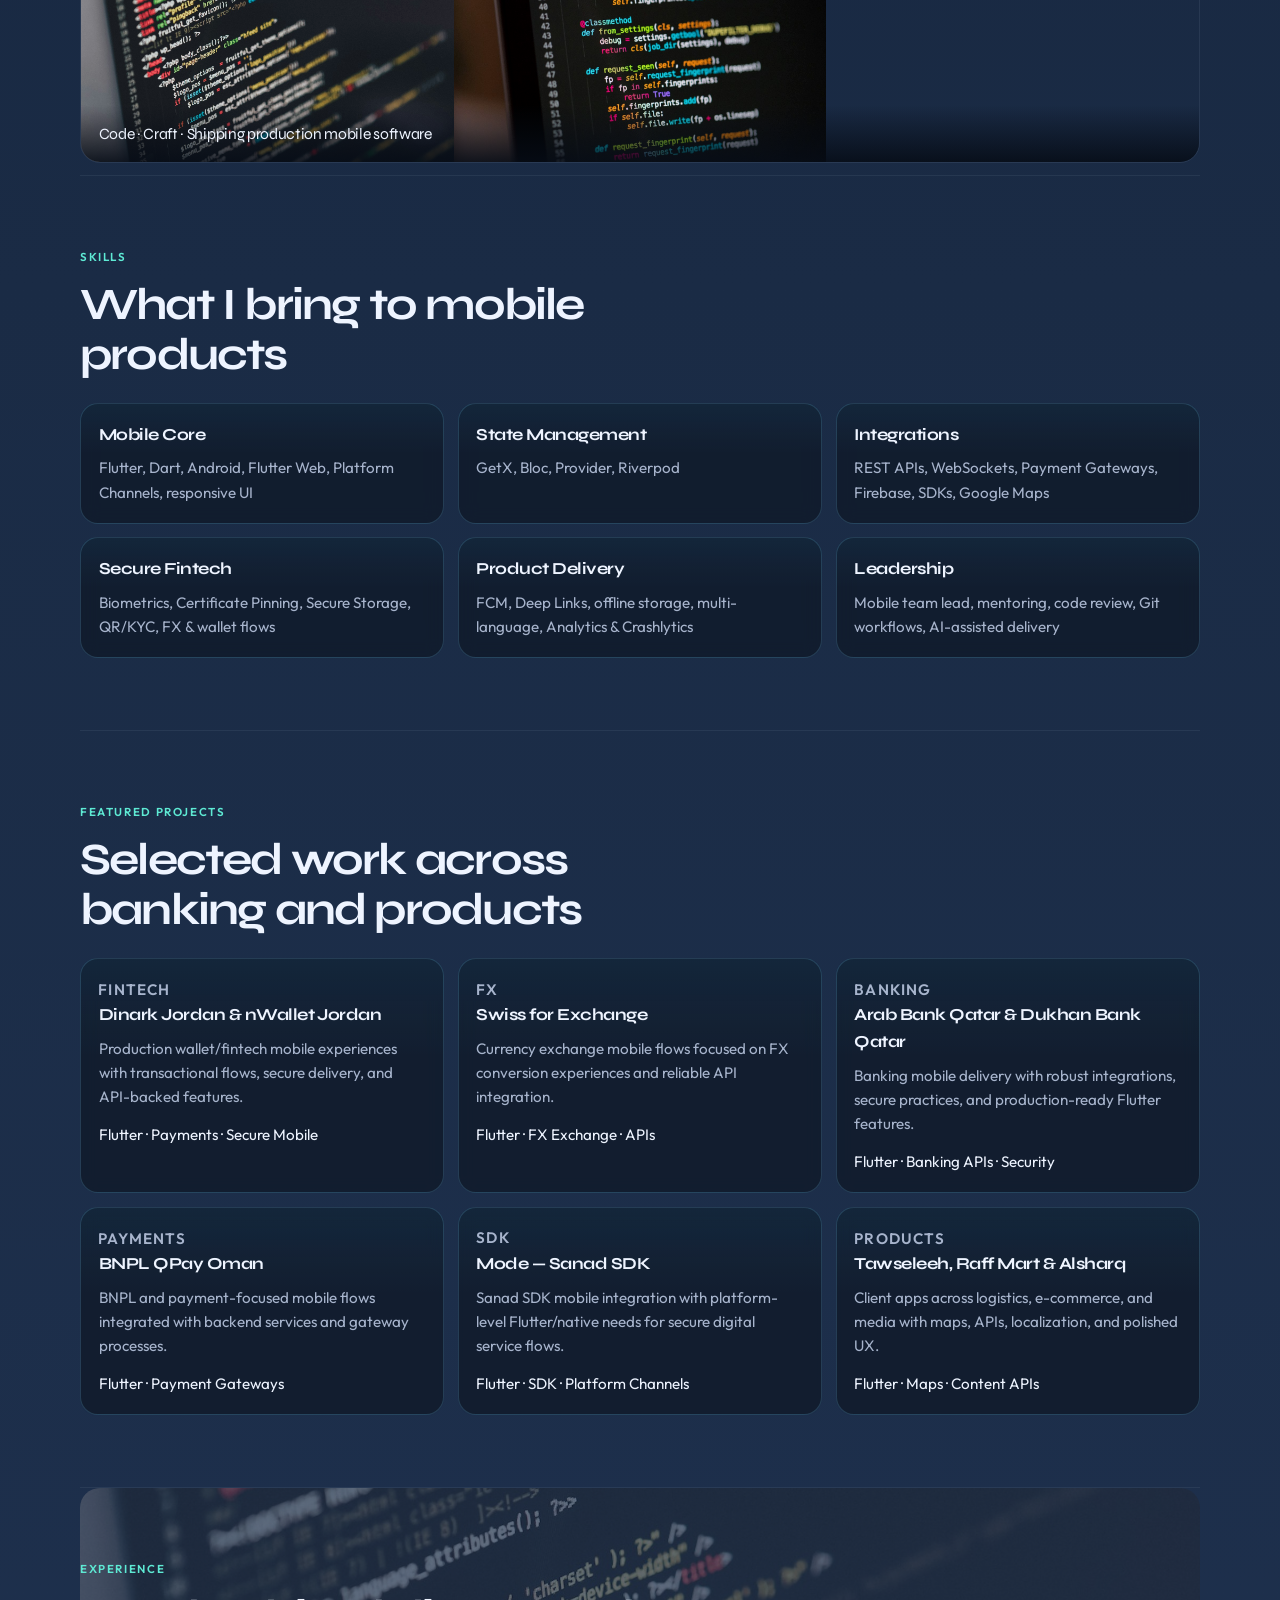
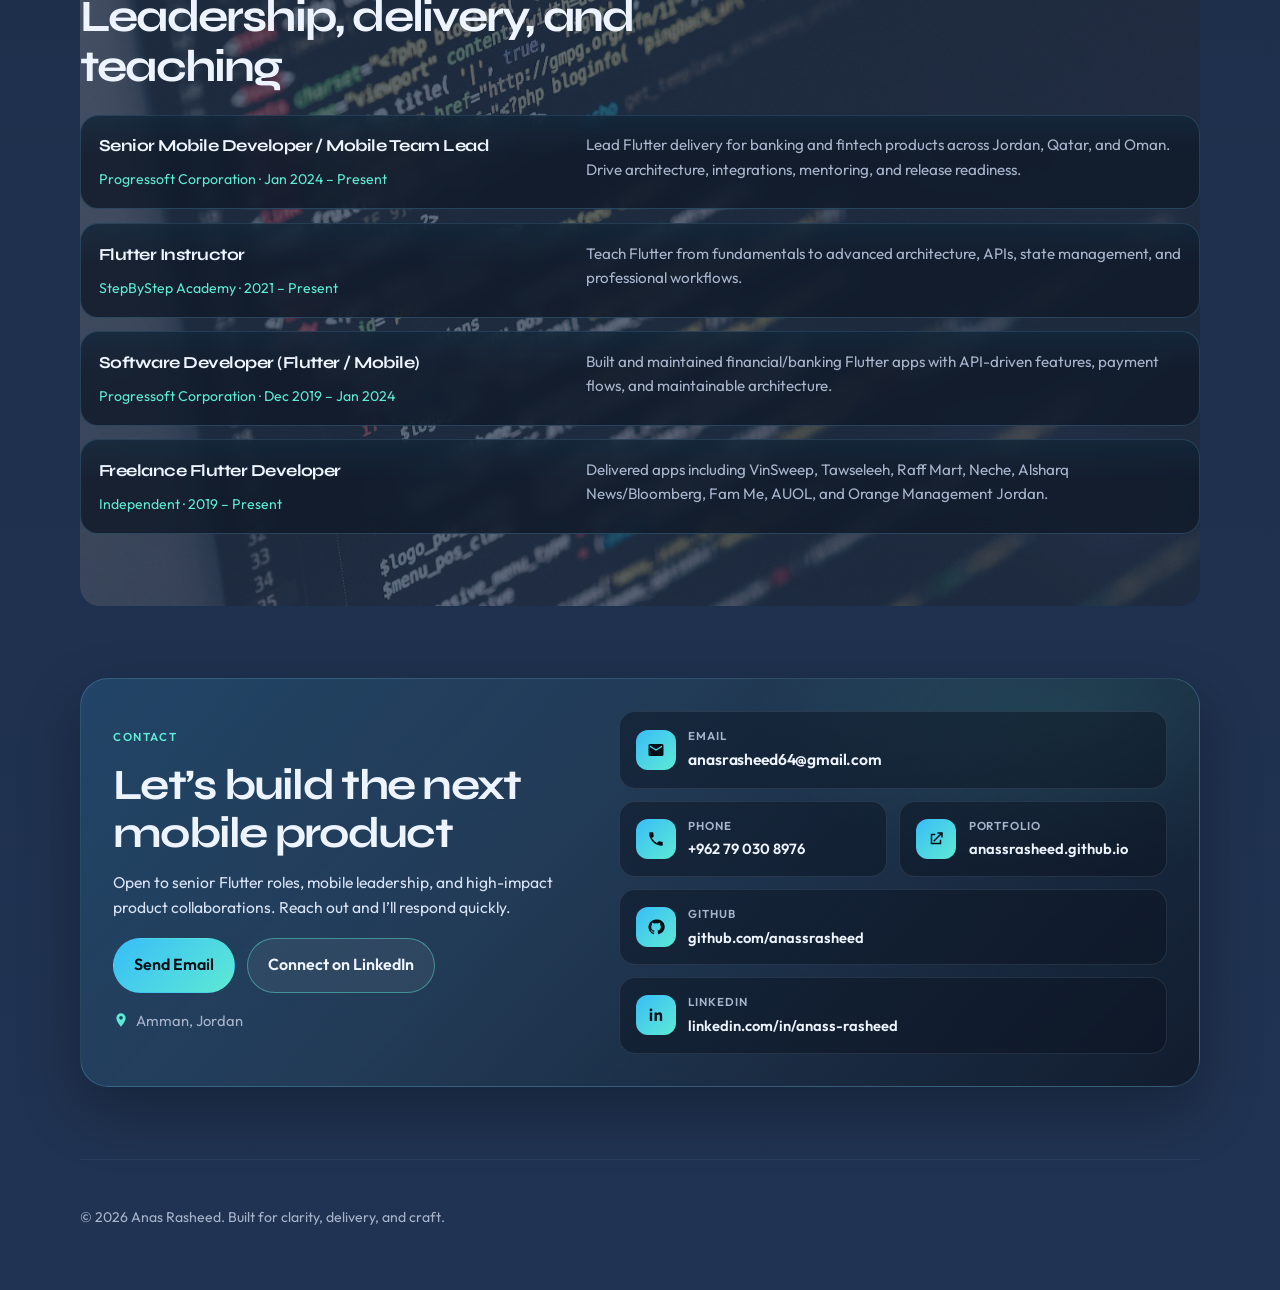
==== commit 44b3f4ff: "Make GitHub contact card full width Match Email and LinkedIn card span in the contact grid." ====
--- a/index.html
+++ b/index.html
@@ -247,7 +247,7 @@
             <span class="contact-value">anassrasheed.github.io</span>
           </a>
 
-          <a class="contact-card" href="https://github.com/anassrasheed/" target="_blank" rel="noopener">
+          <a class="contact-card contact-card-wide" href="https://github.com/anassrasheed/" target="_blank" rel="noopener">
             <span class="contact-icon" aria-hidden="true">
               <svg viewBox="0 0 24 24"><path fill="currentColor" d="M12 2a10 10 0 0 0-3.2 19.5c.5.1.7-.2.7-.5v-1.7c-2.8.6-3.4-1.2-3.4-1.2-.4-1.1-1-1.4-1-1.4-.9-.6.1-.6.1-.6 1 .1 1.5 1 1.5 1 .9 1.5 2.3 1.1 2.9.8.1-.7.4-1.1.6-1.3-2.2-.3-4.6-1.1-4.6-5a3.9 3.9 0 0 1 1-2.7 3.6 3.6 0 0 1 .1-2.7s.8-.3 2.8 1a9.6 9.6 0 0 1 5 0c2-1.3 2.8-1 2.8-1a3.6 3.6 0 0 1 .1 2.7 3.9 3.9 0 0 1 1 2.7c0 3.9-2.4 4.7-4.6 5 .4.3.7.9.7 1.9v2.8c0 .3.2.6.7.5A10 10 0 0 0 12 2z"/></svg>
             </span>
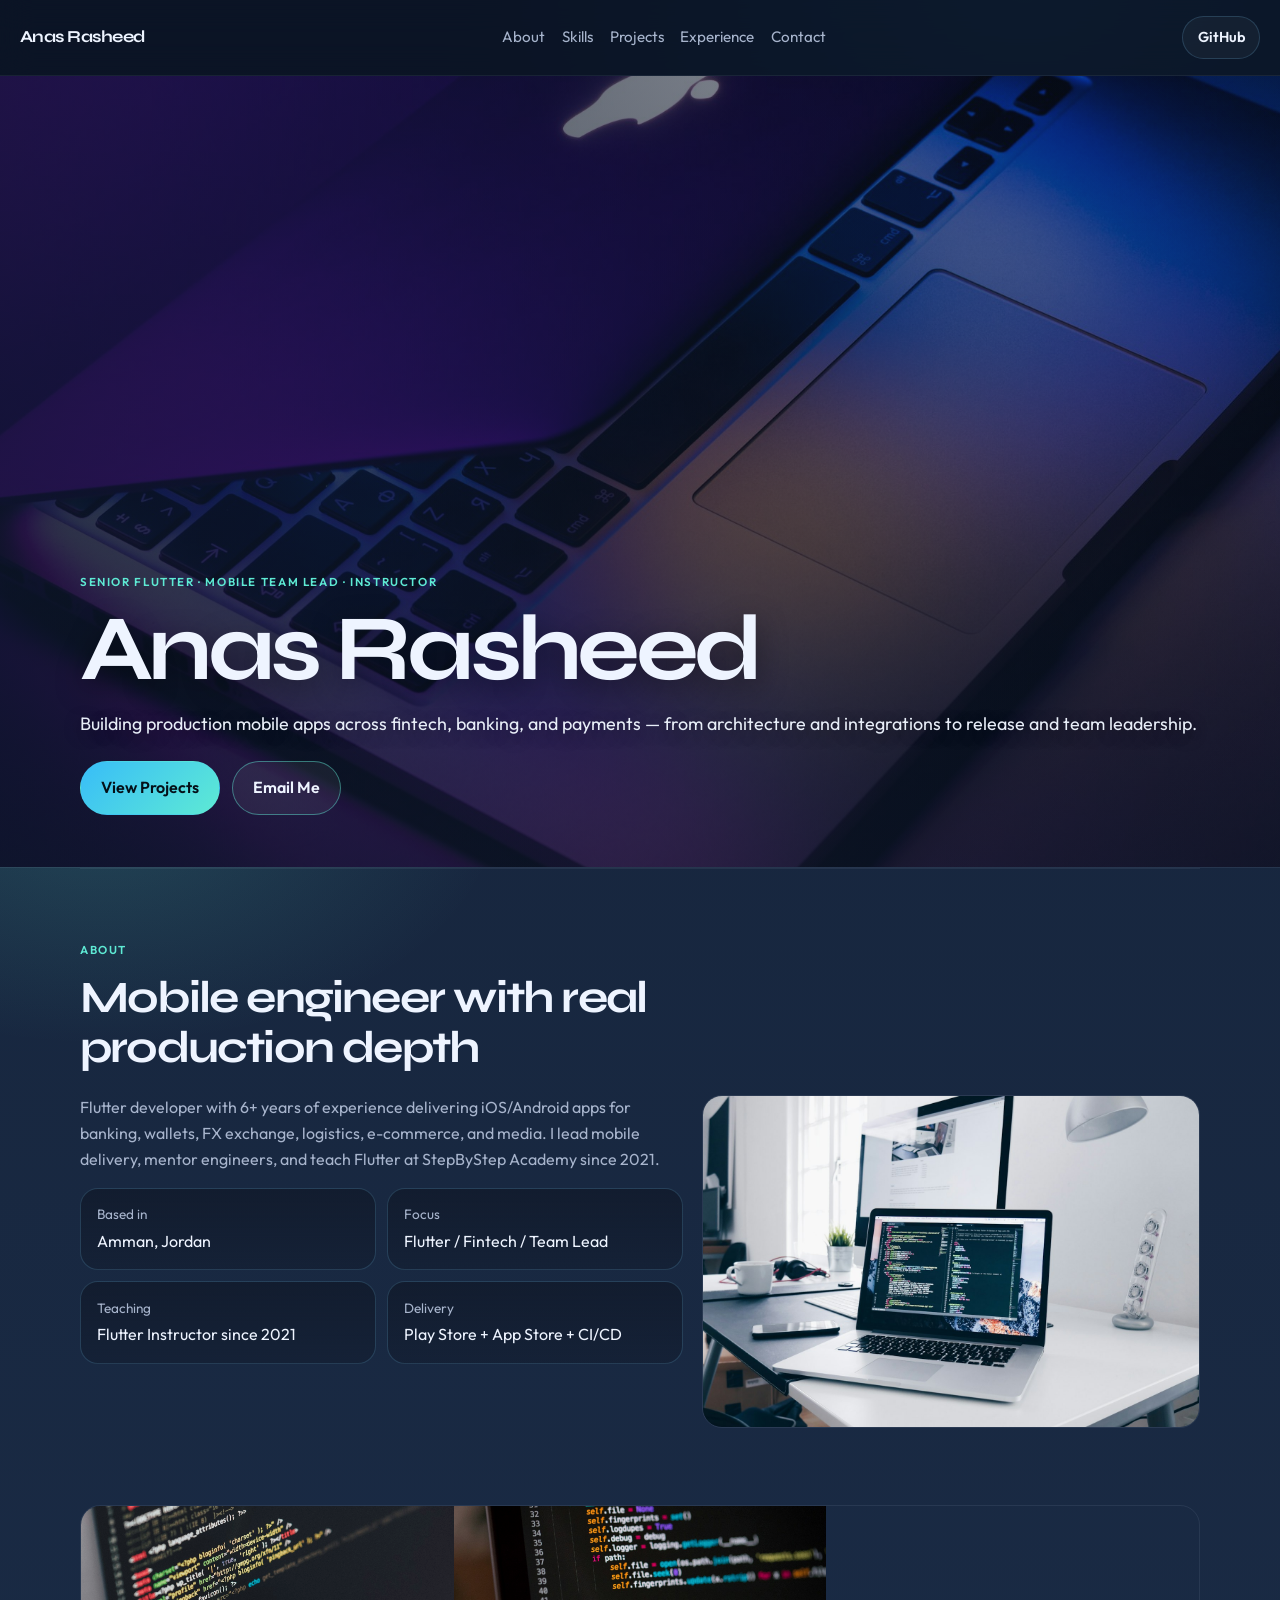
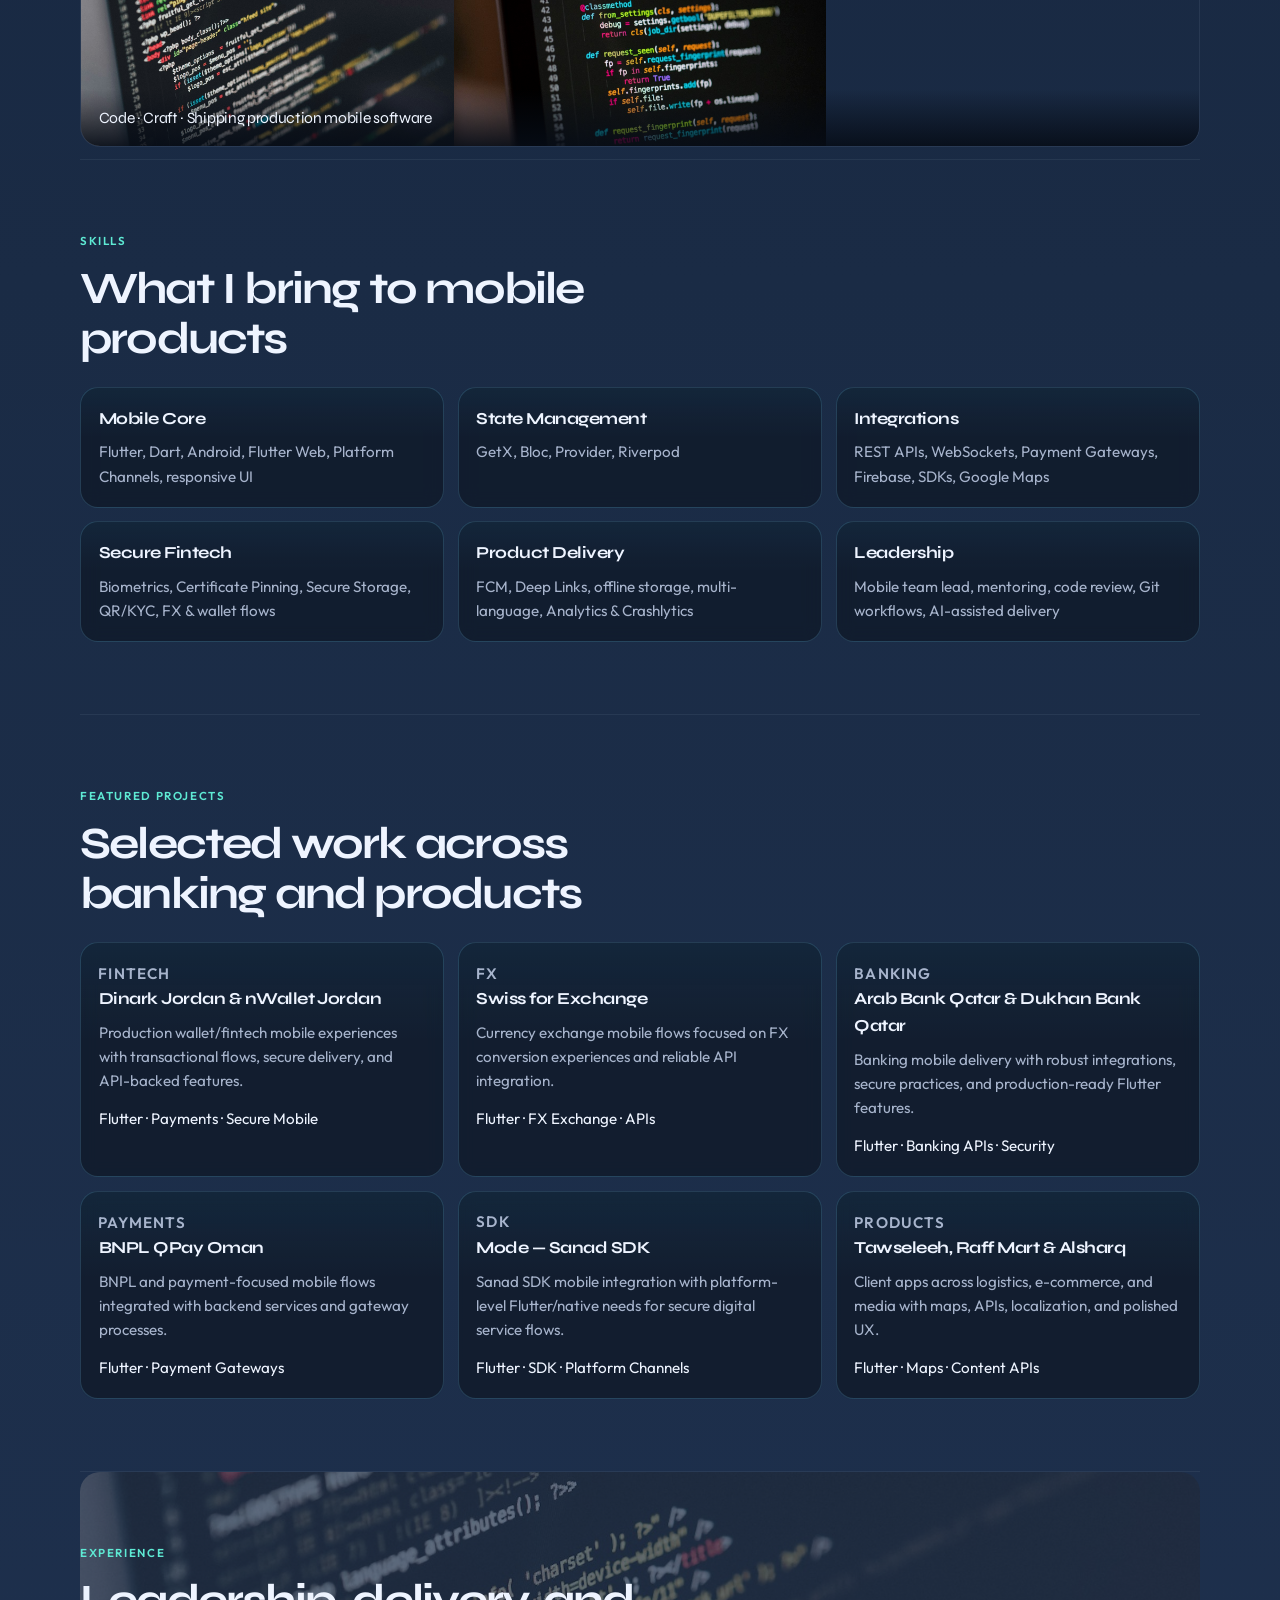
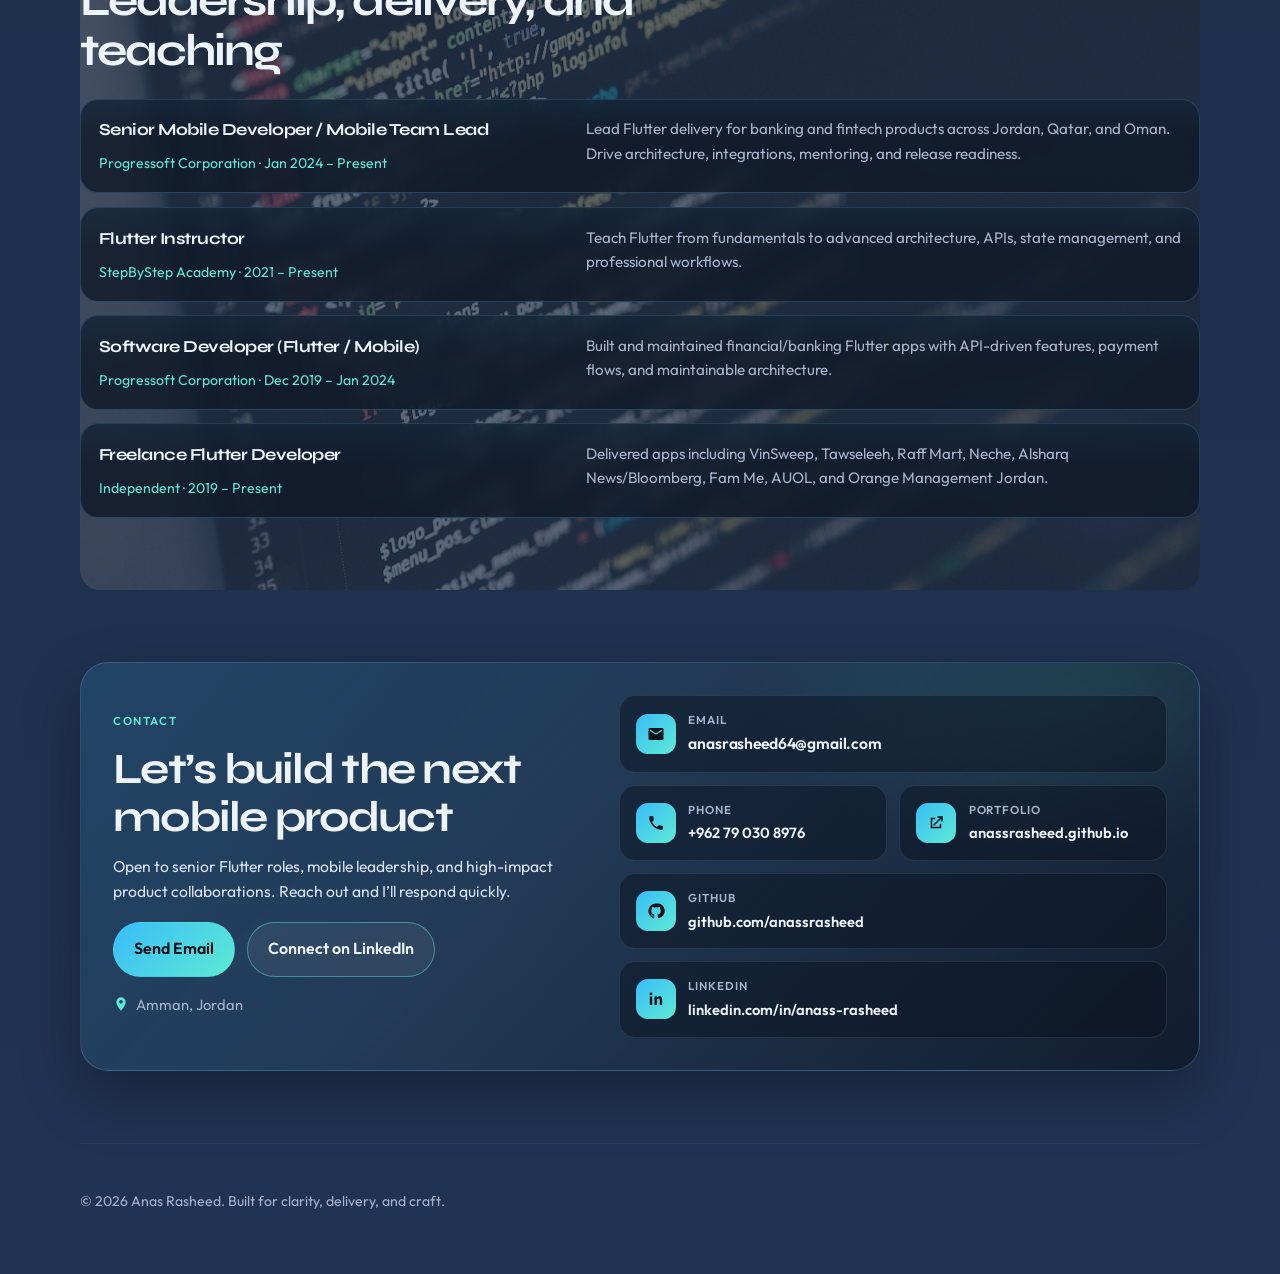
==== commit 806cdf8f: "Make hero image full-bleed across the viewport Move the hero outside the content container for an ed" ====
--- a/index.html
+++ b/index.html
@@ -29,26 +29,26 @@
     </div>
   </header>
 
-  <main id="top">
-    <section class="hero">
-      <div class="hero-media" aria-hidden="true">
-        <img src="assets/images/hero-keyboard.jpg" alt="" />
-        <div class="hero-overlay"></div>
-      </div>
-      <div class="hero-content">
-        <p class="hero-kicker reveal">Senior Flutter · Mobile Team Lead · Instructor</p>
-        <h1 class="reveal">Anas Rasheed</h1>
-        <p class="hero-text reveal">
-          Building production mobile apps across fintech, banking, and payments —
-          from architecture and integrations to release and team leadership.
-        </p>
-        <div class="hero-actions reveal">
-          <a class="btn" href="#projects">View Projects</a>
-          <a class="btn btn-ghost" href="mailto:anasrasheed64@gmail.com">Email Me</a>
-        </div>
-      </div>
-    </section>
-
+  <section class="hero" id="top">
+    <div class="hero-media" aria-hidden="true">
+      <img src="assets/images/hero-keyboard.jpg" alt="" />
+      <div class="hero-overlay"></div>
+    </div>
+    <div class="hero-content">
+      <p class="hero-kicker reveal">Senior Flutter · Mobile Team Lead · Instructor</p>
+      <h1 class="reveal">Anas Rasheed</h1>
+      <p class="hero-text reveal">
+        Building production mobile apps across fintech, banking, and payments —
+        from architecture and integrations to release and team leadership.
+      </p>
+      <div class="hero-actions reveal">
+        <a class="btn" href="#projects">View Projects</a>
+        <a class="btn btn-ghost" href="mailto:anasrasheed64@gmail.com">Email Me</a>
+      </div>
+    </div>
+  </section>
+
+  <main>
     <section id="about" class="section">
       <div class="section-head reveal">
         <p class="eyebrow">About</p>
--- a/styles.css
+++ b/styles.css
@@ -195,11 +195,13 @@
 
 .hero {
   position: relative;
-  min-height: min(88vh, 720px);
-  margin: 0.75rem 0 0;
-  border-radius: 22px;
+  width: 100%;
+  min-height: min(88vh, 760px);
+  margin: 0;
+  border-radius: 0;
   overflow: hidden;
-  border: 1px solid rgba(148, 163, 184, 0.12);
+  border: 0;
+  border-bottom: 1px solid rgba(148, 163, 184, 0.12);
   display: flex;
   align-items: flex-end;
 }
@@ -228,9 +230,10 @@
 .hero-content {
   position: relative;
   z-index: 2;
-  padding: 2.4rem 1.15rem 1.8rem;
-  max-width: 42rem;
-  width: 100%;
+  width: min(var(--max), calc(100% - 1.25rem));
+  max-width: none;
+  margin: 0 auto;
+  padding: 2.4rem 0 1.8rem;
 }
 
 .hero-kicker,
@@ -676,12 +679,13 @@
 
   .hero {
     min-height: 88vh;
-    margin: 1rem 0 0;
-    border-radius: 28px;
+    margin: 0;
+    border-radius: 0;
   }
 
   .hero-content {
-    padding: 4.5rem 2.4rem 3rem;
+    width: min(var(--max), calc(100% - 2rem));
+    padding: 5rem 0 3.2rem;
   }
 
   .hero-actions .btn,
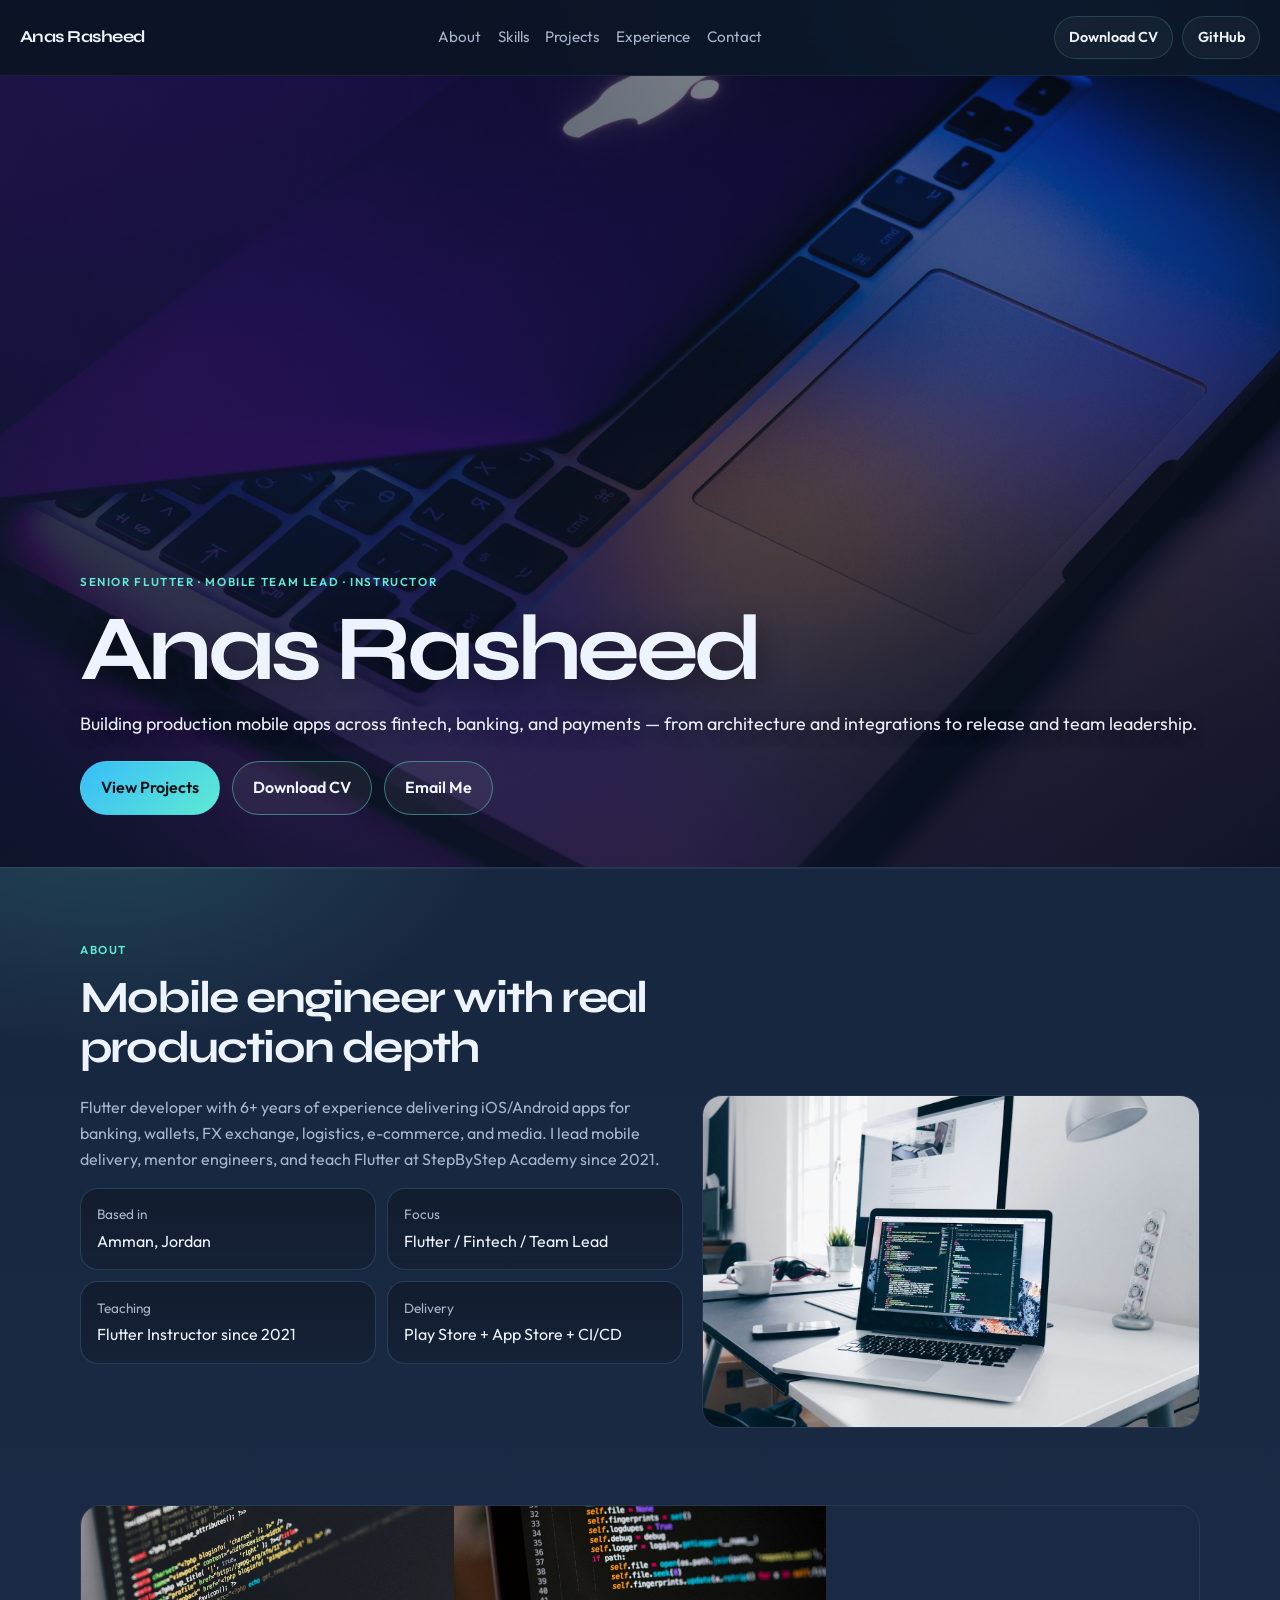
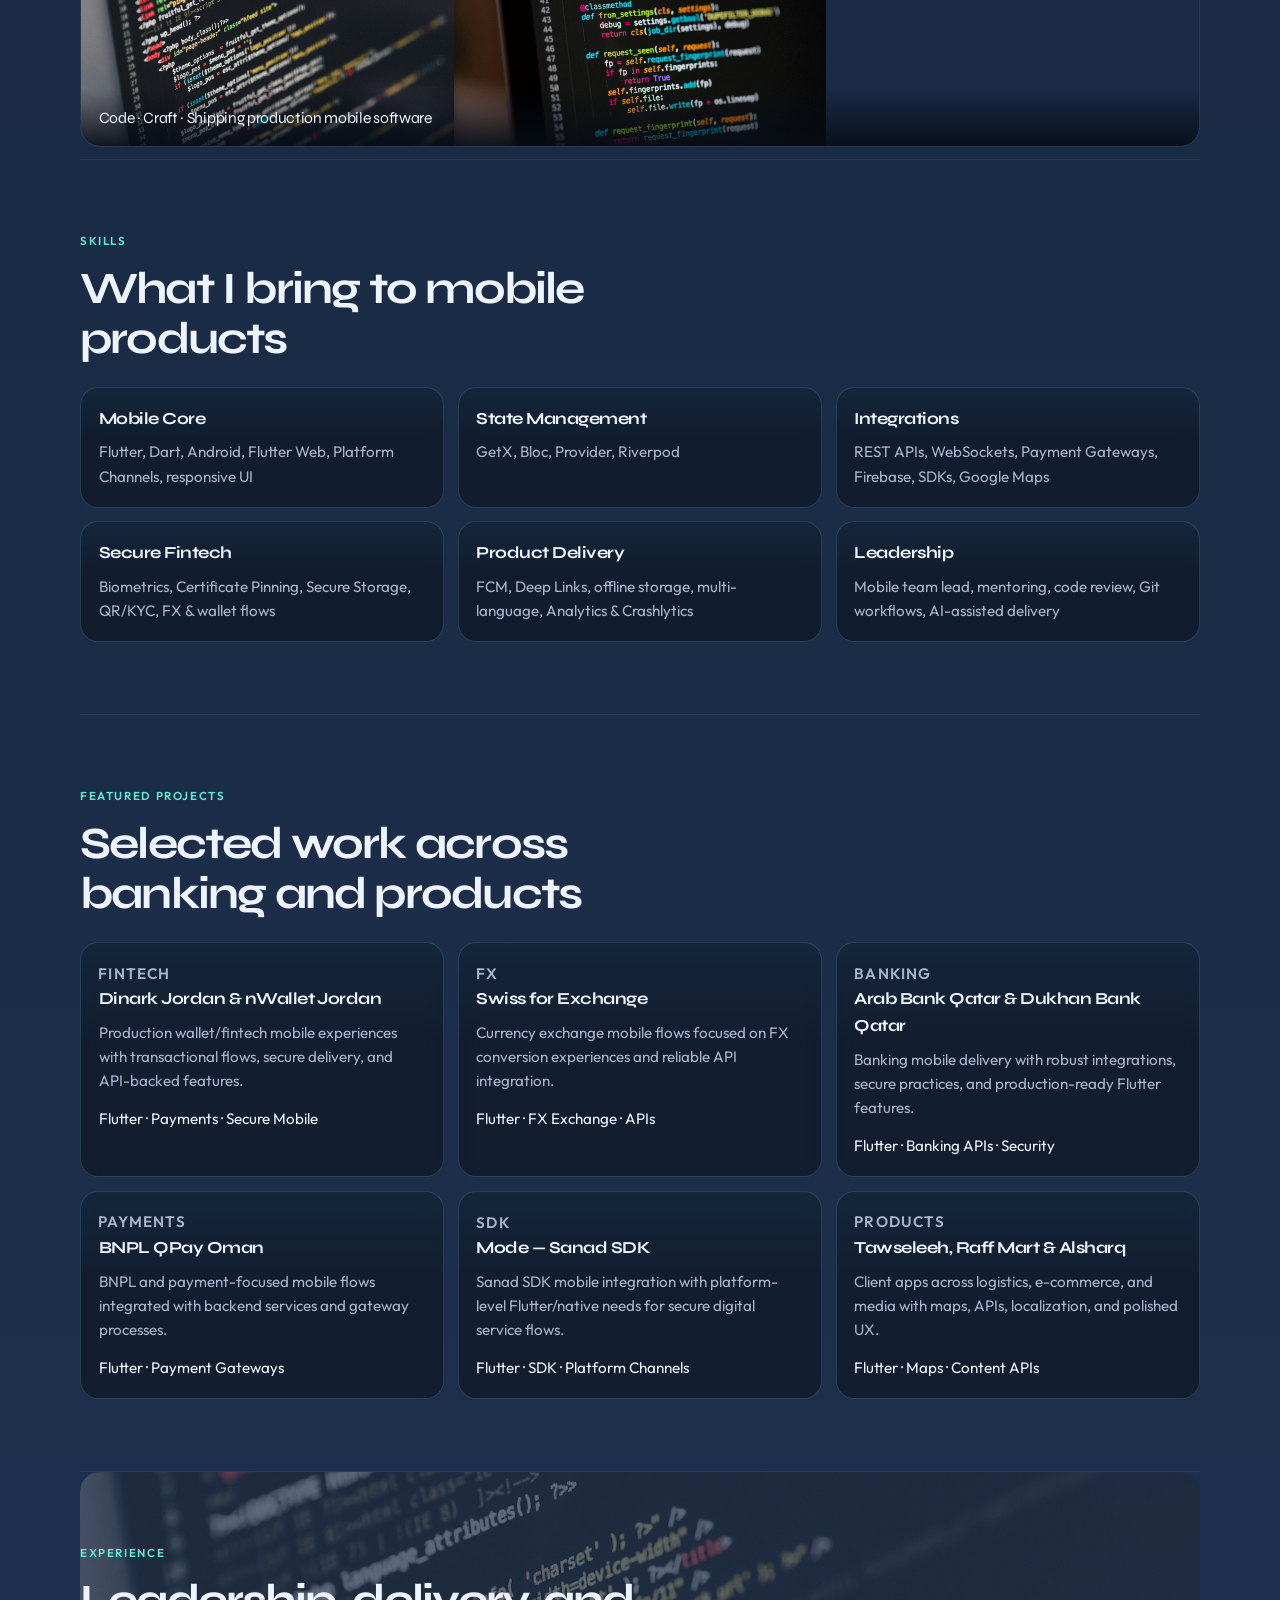
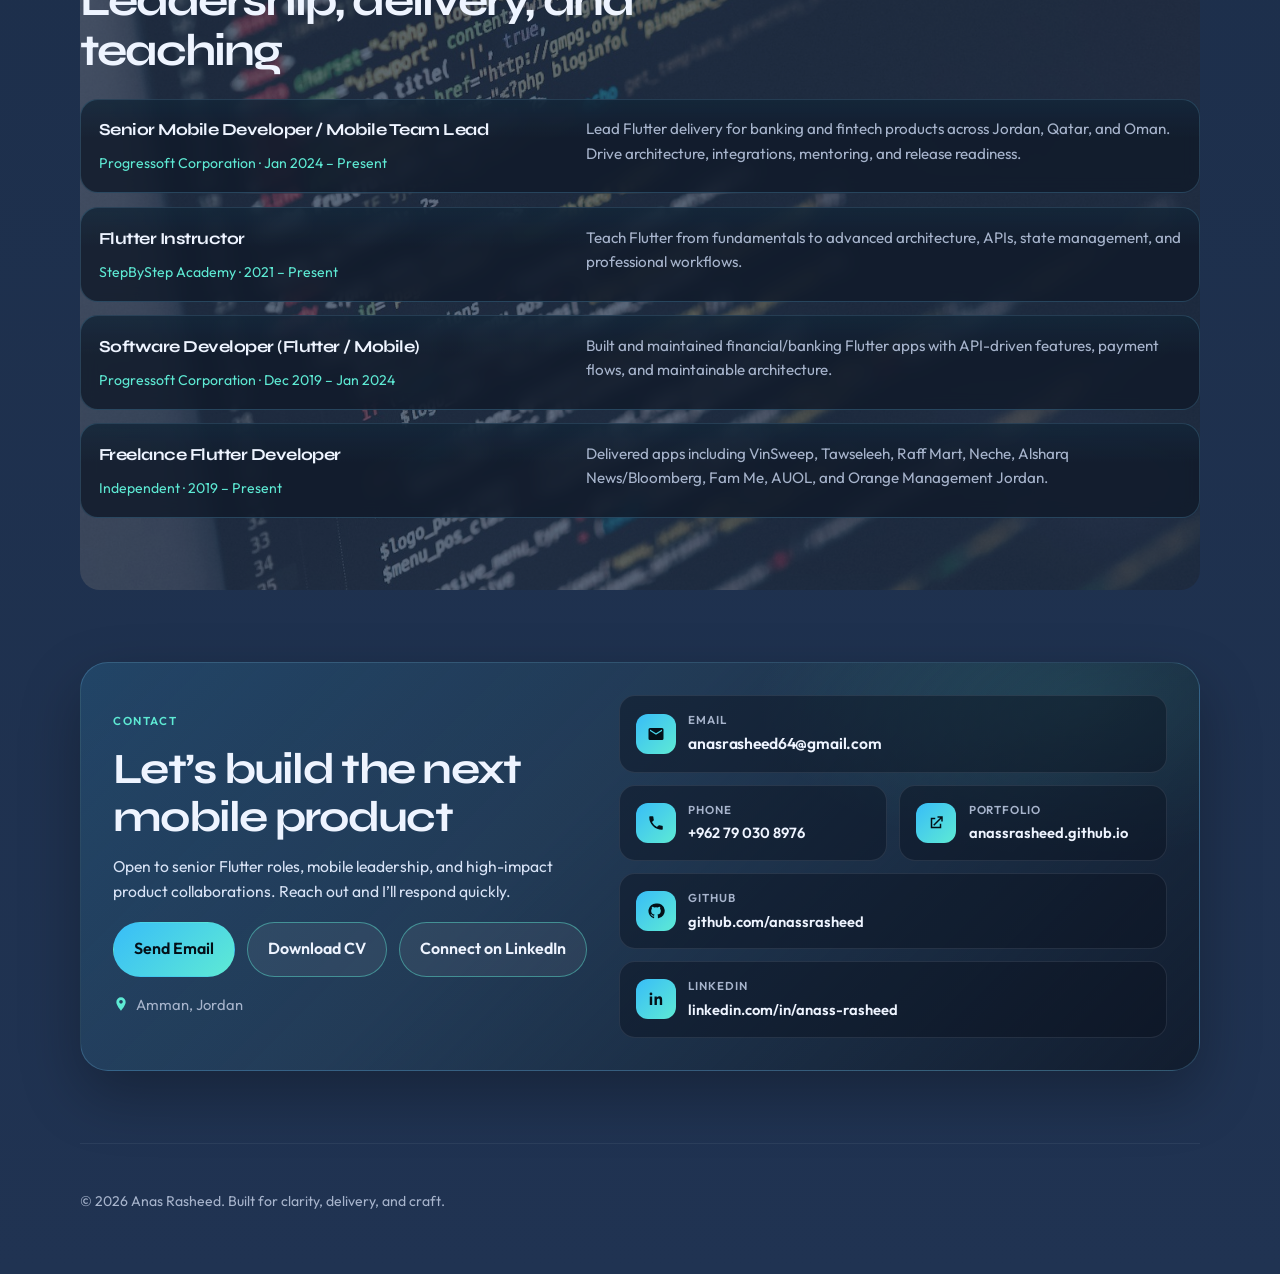
==== commit b8638948: "Add downloadable CV to the portfolio site Include the latest ATS CV PDF and Download CV actions in h" ====
--- a/index.html
+++ b/index.html
@@ -19,9 +19,11 @@
       <a href="#projects">Projects</a>
       <a href="#experience">Experience</a>
       <a href="#contact">Contact</a>
+      <a class="nav-cv" href="Anas_Rasheed_CV.pdf" download="Anas_Rasheed_CV.pdf">Download CV</a>
       <a class="nav-github" href="https://github.com/anassrasheed/" target="_blank" rel="noopener">GitHub</a>
     </nav>
     <div class="header-actions">
+      <a class="btn btn-small header-cv" href="Anas_Rasheed_CV.pdf" download="Anas_Rasheed_CV.pdf">Download CV</a>
       <a class="btn btn-small header-github" href="https://github.com/anassrasheed/" target="_blank" rel="noopener">GitHub</a>
       <button class="nav-toggle" id="nav-toggle" type="button" aria-expanded="false" aria-controls="site-nav" aria-label="Open menu">
         <span></span><span></span><span></span>
@@ -43,6 +45,7 @@
       </p>
       <div class="hero-actions reveal">
         <a class="btn" href="#projects">View Projects</a>
+        <a class="btn btn-ghost" href="Anas_Rasheed_CV.pdf" download="Anas_Rasheed_CV.pdf">Download CV</a>
         <a class="btn btn-ghost" href="mailto:anasrasheed64@gmail.com">Email Me</a>
       </div>
     </div>
@@ -214,6 +217,7 @@
           </p>
           <div class="contact-cta-row">
             <a class="btn" href="mailto:anasrasheed64@gmail.com">Send Email</a>
+            <a class="btn btn-ghost" href="Anas_Rasheed_CV.pdf" download="Anas_Rasheed_CV.pdf">Download CV</a>
             <a class="btn btn-ghost" href="https://www.linkedin.com/in/anass-rasheed/" target="_blank" rel="noopener">Connect on LinkedIn</a>
           </div>
           <p class="contact-location">
--- a/styles.css
+++ b/styles.css
@@ -97,11 +97,13 @@
   background: rgba(255, 255, 255, 0.04);
 }
 
-.nav-github {
+.nav-github,
+.nav-cv {
   display: block;
 }
 
-.header-github {
+.header-github,
+.header-cv {
   display: none;
 }
 
@@ -665,11 +667,13 @@
     font-size: 0.95rem;
   }
 
-  .nav-github {
+  .nav-github,
+  .nav-cv {
     display: none;
   }
 
-  .header-github {
+  .header-github,
+  .header-cv {
     display: inline-flex;
   }
 
